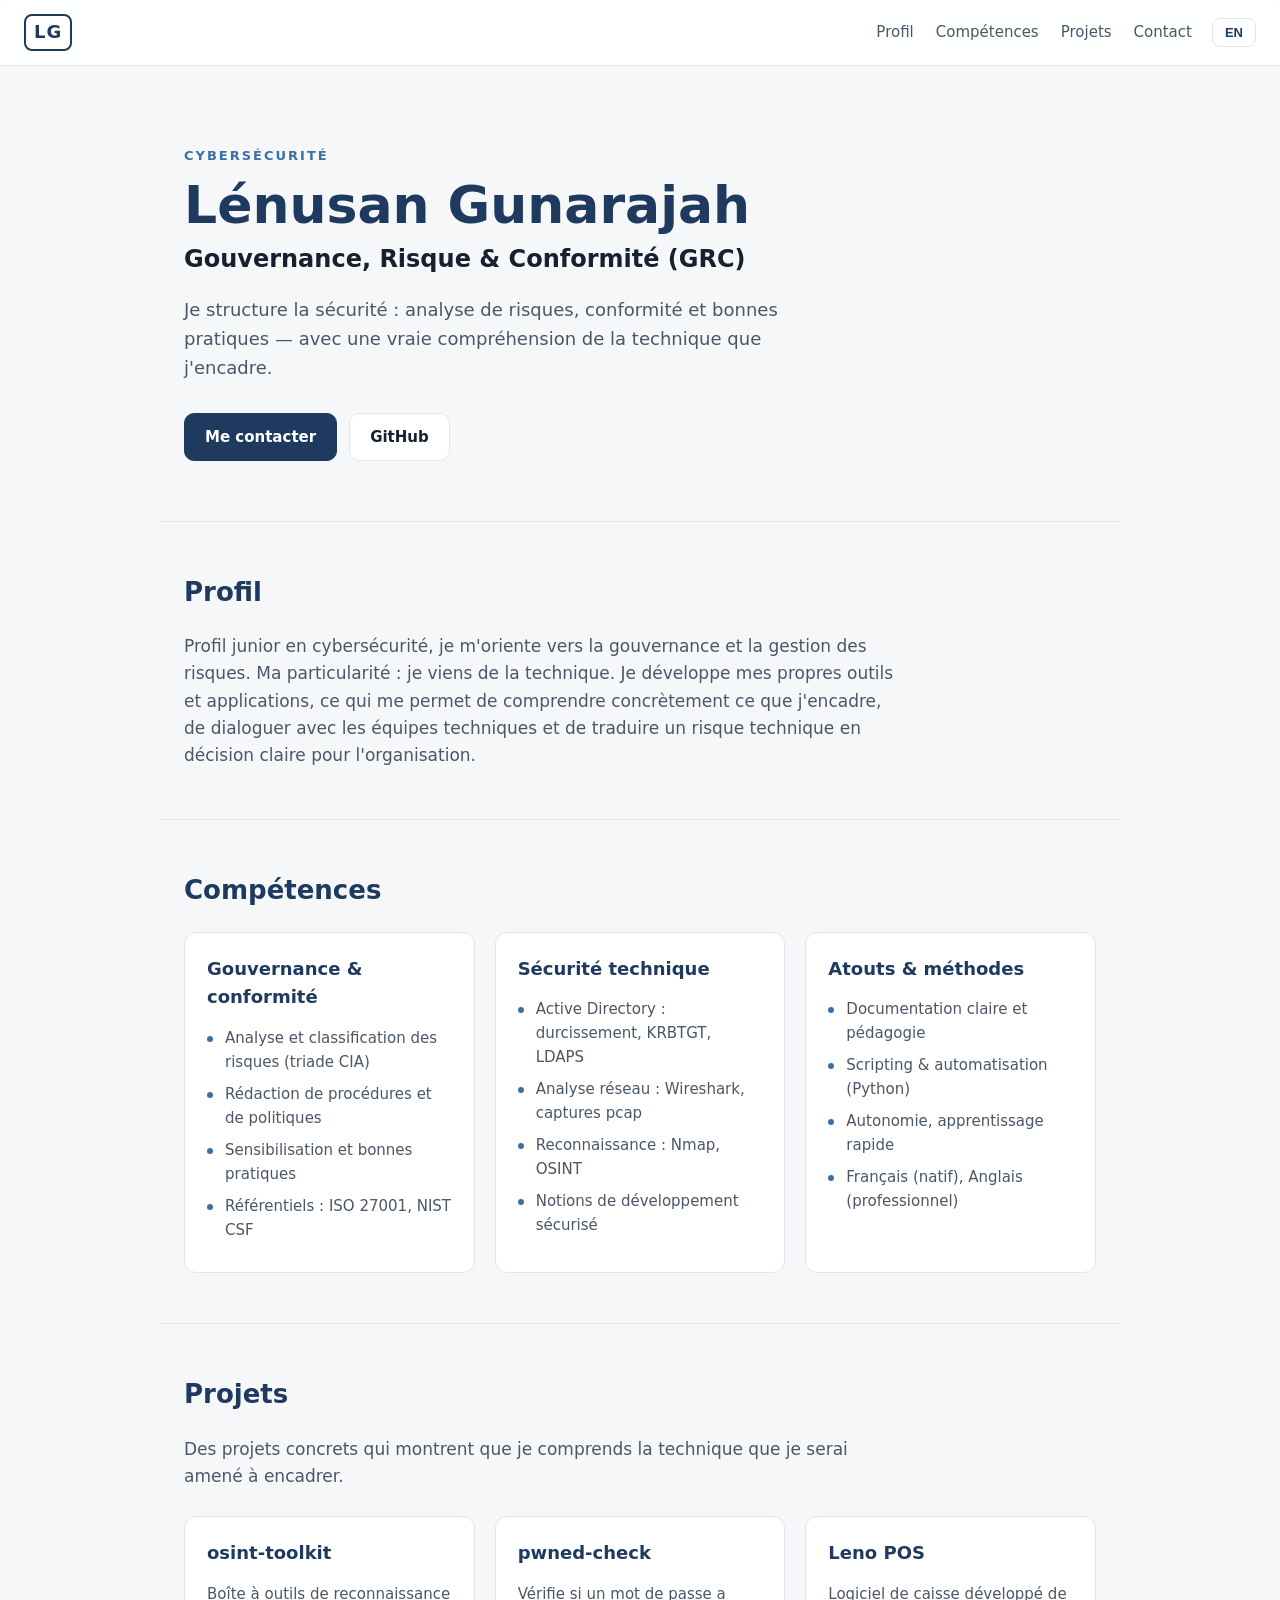
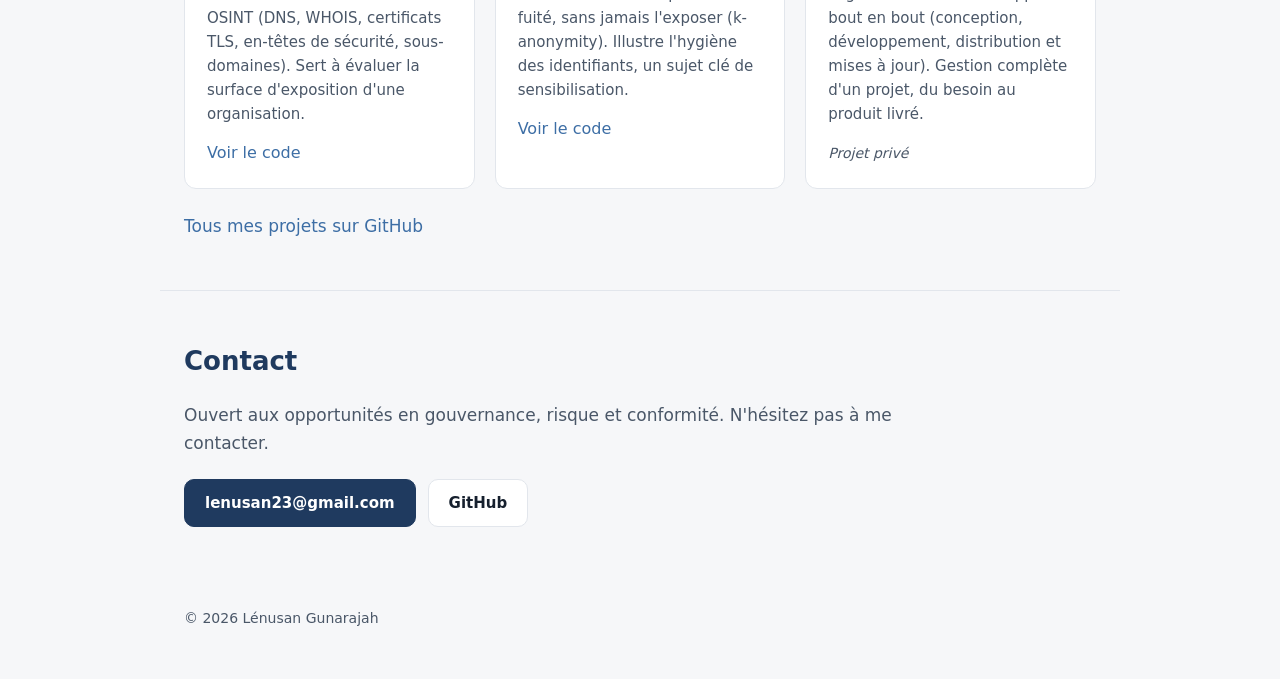
==== index.html @ ef5cc635 "Portfolio initial" ====
<!doctype html>
<html lang="fr">
  <head>
    <meta charset="UTF-8" />
    <meta name="viewport" content="width=device-width, initial-scale=1.0" />
    <title>Lénusan Gunarajah — Cybersécurité, Gouvernance & Conformité</title>
    <meta
      name="description"
      content="Lénusan Gunarajah — profil cybersécurité orienté gouvernance, risque et conformité (GRC), avec une base technique concrète."
    />
    <link rel="stylesheet" href="style.css" />
  </head>
  <body>
    <header class="site-header">
      <a class="brand" href="#top">LG</a>
      <nav class="nav">
        <a href="#about" data-fr="Profil" data-en="About">Profil</a>
        <a href="#skills" data-fr="Compétences" data-en="Skills">Compétences</a>
        <a href="#projects" data-fr="Projets" data-en="Projects">Projets</a>
        <a href="#contact" data-fr="Contact" data-en="Contact">Contact</a>
      </nav>
      <button id="lang-toggle" class="lang-toggle" type="button" aria-label="Changer de langue">
        EN
      </button>
    </header>

    <main id="top">
      <section class="hero">
        <p class="eyebrow" data-fr="Cybersécurité" data-en="Cybersecurity">Cybersécurité</p>
        <h1>Lénusan Gunarajah</h1>
        <p
          class="role"
          data-fr="Gouvernance, Risque &amp; Conformité (GRC)"
          data-en="Governance, Risk &amp; Compliance (GRC)"
        >
          Gouvernance, Risque &amp; Conformité (GRC)
        </p>
        <p
          class="tagline"
          data-fr="Je structure la sécurité : analyse de risques, conformité et bonnes pratiques — avec une vraie compréhension de la technique que j'encadre."
          data-en="I structure security: risk analysis, compliance and best practices — with a real understanding of the technology I oversee."
        >
          Je structure la sécurité : analyse de risques, conformité et bonnes pratiques —
          avec une vraie compréhension de la technique que j'encadre.
        </p>
        <div class="cta">
          <a class="btn btn-primary" href="#contact" data-fr="Me contacter" data-en="Get in touch">Me contacter</a>
          <a class="btn" href="https://github.com/Lenu-san" target="_blank" rel="noreferrer">GitHub</a>
          <a class="btn linkedin-link" href="#" target="_blank" rel="noreferrer" hidden>LinkedIn</a>
        </div>
      </section>

      <section id="about" class="section">
        <h2 data-fr="Profil" data-en="About">Profil</h2>
        <p
          data-fr="Profil junior en cybersécurité, je m'oriente vers la gouvernance et la gestion des risques. Ma particularité : je viens de la technique. Je développe mes propres outils et applications, ce qui me permet de comprendre concrètement ce que j'encadre, de dialoguer avec les équipes techniques et de traduire un risque technique en décision claire pour l'organisation."
          data-en="Junior cybersecurity profile moving toward governance and risk management. What sets me apart: I come from the technical side. I build my own tools and applications, which lets me genuinely understand what I oversee, speak the language of technical teams, and translate a technical risk into a clear decision for the organisation."
        >
          Profil junior en cybersécurité, je m'oriente vers la gouvernance et la gestion des
          risques. Ma particularité : je viens de la technique. Je développe mes propres outils
          et applications, ce qui me permet de comprendre concrètement ce que j'encadre, de
          dialoguer avec les équipes techniques et de traduire un risque technique en décision
          claire pour l'organisation.
        </p>
      </section>

      <section id="skills" class="section">
        <h2 data-fr="Compétences" data-en="Skills">Compétences</h2>
        <div class="cards">
          <article class="card">
            <h3 data-fr="Gouvernance &amp; conformité" data-en="Governance &amp; compliance">
              Gouvernance &amp; conformité
            </h3>
            <ul>
              <li data-fr="Analyse et classification des risques (triade CIA)" data-en="Risk analysis and classification (CIA triad)">Analyse et classification des risques (triade CIA)</li>
              <li data-fr="Rédaction de procédures et de politiques" data-en="Writing procedures and policies">Rédaction de procédures et de politiques</li>
              <li data-fr="Sensibilisation et bonnes pratiques" data-en="Awareness and best practices">Sensibilisation et bonnes pratiques</li>
              <li data-fr="Référentiels : ISO 27001, NIST CSF" data-en="Frameworks: ISO 27001, NIST CSF">Référentiels : ISO 27001, NIST CSF</li>
            </ul>
          </article>
          <article class="card">
            <h3 data-fr="Sécurité technique" data-en="Technical security">Sécurité technique</h3>
            <ul>
              <li data-fr="Active Directory : durcissement, KRBTGT, LDAPS" data-en="Active Directory: hardening, KRBTGT, LDAPS">Active Directory : durcissement, KRBTGT, LDAPS</li>
              <li data-fr="Analyse réseau : Wireshark, captures pcap" data-en="Network analysis: Wireshark, pcap captures">Analyse réseau : Wireshark, captures pcap</li>
              <li data-fr="Reconnaissance : Nmap, OSINT" data-en="Reconnaissance: Nmap, OSINT">Reconnaissance : Nmap, OSINT</li>
              <li data-fr="Notions de développement sécurisé" data-en="Secure development fundamentals">Notions de développement sécurisé</li>
            </ul>
          </article>
          <article class="card">
            <h3 data-fr="Atouts &amp; méthodes" data-en="Strengths &amp; methods">Atouts &amp; méthodes</h3>
            <ul>
              <li data-fr="Documentation claire et pédagogie" data-en="Clear documentation and teaching">Documentation claire et pédagogie</li>
              <li data-fr="Scripting &amp; automatisation (Python)" data-en="Scripting &amp; automation (Python)">Scripting &amp; automatisation (Python)</li>
              <li data-fr="Autonomie, apprentissage rapide" data-en="Autonomy, fast learner">Autonomie, apprentissage rapide</li>
              <li data-fr="Français (natif), Anglais (professionnel)" data-en="French (native), English (professional)">Français (natif), Anglais (professionnel)</li>
            </ul>
          </article>
        </div>
      </section>

      <section id="projects" class="section">
        <h2 data-fr="Projets" data-en="Projects">Projets</h2>
        <p
          class="section-intro"
          data-fr="Des projets concrets qui montrent que je comprends la technique que je serai amené à encadrer."
          data-en="Concrete projects that show I understand the technology I will oversee."
        >
          Des projets concrets qui montrent que je comprends la technique que je serai amené à encadrer.
        </p>
        <div class="cards">
          <article class="card project">
            <h3>osint-toolkit</h3>
            <p data-fr="Boîte à outils de reconnaissance OSINT (DNS, WHOIS, certificats TLS, en-têtes de sécurité, sous-domaines). Sert à évaluer la surface d'exposition d'une organisation." data-en="OSINT reconnaissance toolkit (DNS, WHOIS, TLS certificates, security headers, subdomains). Used to assess an organisation's exposure surface.">
              Boîte à outils de reconnaissance OSINT (DNS, WHOIS, certificats TLS, en-têtes de
              sécurité, sous-domaines). Sert à évaluer la surface d'exposition d'une organisation.
            </p>
            <a href="https://github.com/Lenu-san/osint-toolkit" target="_blank" rel="noreferrer" data-fr="Voir le code" data-en="View code">Voir le code</a>
          </article>
          <article class="card project">
            <h3>pwned-check</h3>
            <p data-fr="Vérifie si un mot de passe a fuité, sans jamais l'exposer (k-anonymity). Illustre l'hygiène des identifiants, un sujet clé de sensibilisation." data-en="Checks whether a password has leaked, without ever exposing it (k-anonymity). Illustrates credential hygiene, a key awareness topic.">
              Vérifie si un mot de passe a fuité, sans jamais l'exposer (k-anonymity). Illustre
              l'hygiène des identifiants, un sujet clé de sensibilisation.
            </p>
            <a href="https://github.com/Lenu-san/pwned-check" target="_blank" rel="noreferrer" data-fr="Voir le code" data-en="View code">Voir le code</a>
          </article>
          <article class="card project">
            <h3>Leno POS</h3>
            <p data-fr="Logiciel de caisse développé de bout en bout (conception, développement, distribution et mises à jour). Gestion complète d'un projet, du besoin au produit livré." data-en="Point-of-sale software built end to end (design, development, distribution and updates). Full project ownership, from requirements to delivered product.">
              Logiciel de caisse développé de bout en bout (conception, développement,
              distribution et mises à jour). Gestion complète d'un projet, du besoin au produit livré.
            </p>
            <span class="muted" data-fr="Projet privé" data-en="Private project">Projet privé</span>
          </article>
        </div>
        <p class="all-projects">
          <a href="https://github.com/Lenu-san" target="_blank" rel="noreferrer" data-fr="Tous mes projets sur GitHub" data-en="All my projects on GitHub">Tous mes projets sur GitHub</a>
        </p>
      </section>

      <section id="contact" class="section">
        <h2 data-fr="Contact" data-en="Contact">Contact</h2>
        <p
          data-fr="Ouvert aux opportunités en gouvernance, risque et conformité. N'hésitez pas à me contacter."
          data-en="Open to opportunities in governance, risk and compliance. Feel free to reach out."
        >
          Ouvert aux opportunités en gouvernance, risque et conformité. N'hésitez pas à me contacter.
        </p>
        <div class="contact-links">
          <a class="btn btn-primary" href="mailto:lenusan23@gmail.com">lenusan23@gmail.com</a>
          <a class="btn" href="https://github.com/Lenu-san" target="_blank" rel="noreferrer">GitHub</a>
          <a class="btn linkedin-link" href="#" target="_blank" rel="noreferrer" hidden>LinkedIn</a>
        </div>
      </section>
    </main>

    <footer class="site-footer">
      <p>&copy; <span id="year"></span> Lénusan Gunarajah</p>
    </footer>

    <script src="script.js"></script>
  </body>
</html>
---- style.css ----
:root {
  --bg: #f6f7f9;
  --surface: #ffffff;
  --ink: #16202e;
  --ink-soft: #4a5768;
  --line: #e2e6ec;
  --navy: #1f3a5f;
  --navy-soft: #2e5484;
  --accent: #3d6ea5;
  --radius: 12px;
  --maxw: 960px;
}

* {
  margin: 0;
  padding: 0;
  box-sizing: border-box;
}

/* l'attribut hidden doit toujours masquer, même sur un .btn (display: inline-block) */
[hidden] {
  display: none !important;
}

html {
  scroll-behavior: smooth;
}

body {
  font-family: "Segoe UI", system-ui, -apple-system, Roboto, Helvetica, Arial, sans-serif;
  color: var(--ink);
  background: var(--bg);
  line-height: 1.6;
}

a {
  color: var(--accent);
  text-decoration: none;
}

a:hover {
  text-decoration: underline;
}

/* Header */
.site-header {
  position: sticky;
  top: 0;
  z-index: 10;
  display: flex;
  align-items: center;
  gap: 20px;
  padding: 14px 24px;
  background: rgba(255, 255, 255, 0.9);
  backdrop-filter: blur(8px);
  border-bottom: 1px solid var(--line);
}

.brand {
  font-weight: 700;
  font-size: 18px;
  letter-spacing: 1px;
  color: var(--navy);
  border: 2px solid var(--navy);
  border-radius: 8px;
  padding: 2px 8px;
}

.brand:hover {
  text-decoration: none;
  background: var(--navy);
  color: #fff;
}

.nav {
  display: flex;
  gap: 22px;
  margin-left: auto;
}

.nav a {
  color: var(--ink-soft);
  font-size: 15px;
}

.nav a:hover {
  color: var(--navy);
  text-decoration: none;
}

.lang-toggle {
  border: 1px solid var(--line);
  background: var(--surface);
  color: var(--navy);
  font-weight: 600;
  font-size: 13px;
  padding: 6px 12px;
  border-radius: 8px;
  cursor: pointer;
}

.lang-toggle:hover {
  border-color: var(--navy);
}

/* Hero */
.hero {
  max-width: var(--maxw);
  margin: 0 auto;
  padding: 80px 24px 60px;
}

.eyebrow {
  text-transform: uppercase;
  letter-spacing: 2px;
  font-size: 13px;
  font-weight: 600;
  color: var(--accent);
}

.hero h1 {
  font-size: clamp(34px, 6vw, 52px);
  line-height: 1.1;
  margin: 10px 0 6px;
  color: var(--navy);
}

.role {
  font-size: clamp(18px, 3vw, 24px);
  font-weight: 600;
  color: var(--ink);
}

.tagline {
  max-width: 620px;
  margin-top: 18px;
  font-size: 18px;
  color: var(--ink-soft);
}

.cta {
  display: flex;
  flex-wrap: wrap;
  gap: 12px;
  margin-top: 30px;
}

.btn {
  display: inline-block;
  padding: 11px 20px;
  border-radius: 10px;
  border: 1px solid var(--line);
  background: var(--surface);
  color: var(--ink);
  font-weight: 600;
  font-size: 15px;
}

.btn:hover {
  text-decoration: none;
  border-color: var(--navy);
}

.btn-primary {
  background: var(--navy);
  border-color: var(--navy);
  color: #fff;
}

.btn-primary:hover {
  background: var(--navy-soft);
}

/* Sections */
.section {
  max-width: var(--maxw);
  margin: 0 auto;
  padding: 50px 24px;
  border-top: 1px solid var(--line);
}

.section h2 {
  font-size: 26px;
  color: var(--navy);
  margin-bottom: 20px;
}

.section p {
  font-size: 17px;
  color: var(--ink-soft);
  max-width: 720px;
}

.section-intro {
  margin-bottom: 26px;
}

/* Cards */
.cards {
  display: grid;
  grid-template-columns: repeat(auto-fit, minmax(260px, 1fr));
  gap: 20px;
}

.card {
  background: var(--surface);
  border: 1px solid var(--line);
  border-radius: var(--radius);
  padding: 22px;
}

.card h3 {
  font-size: 18px;
  color: var(--navy);
  margin-bottom: 14px;
}

.card ul {
  list-style: none;
}

.card li {
  position: relative;
  padding-left: 18px;
  margin-bottom: 8px;
  font-size: 15px;
  color: var(--ink-soft);
}

.card li::before {
  content: "";
  position: absolute;
  left: 0;
  top: 10px;
  width: 6px;
  height: 6px;
  border-radius: 50%;
  background: var(--accent);
}

.project p {
  font-size: 15px;
  margin-bottom: 14px;
}

.project .muted {
  font-size: 14px;
  color: var(--ink-soft);
  font-style: italic;
}

.all-projects {
  margin-top: 24px;
}

/* Contact */
.contact-links {
  display: flex;
  flex-wrap: wrap;
  gap: 12px;
  margin-top: 22px;
}

/* Footer */
.site-footer {
  max-width: var(--maxw);
  margin: 0 auto;
  padding: 30px 24px 50px;
  color: var(--ink-soft);
  font-size: 14px;
}

@media (max-width: 620px) {
  .nav {
    display: none;
  }
  .hero {
    padding-top: 50px;
  }
}
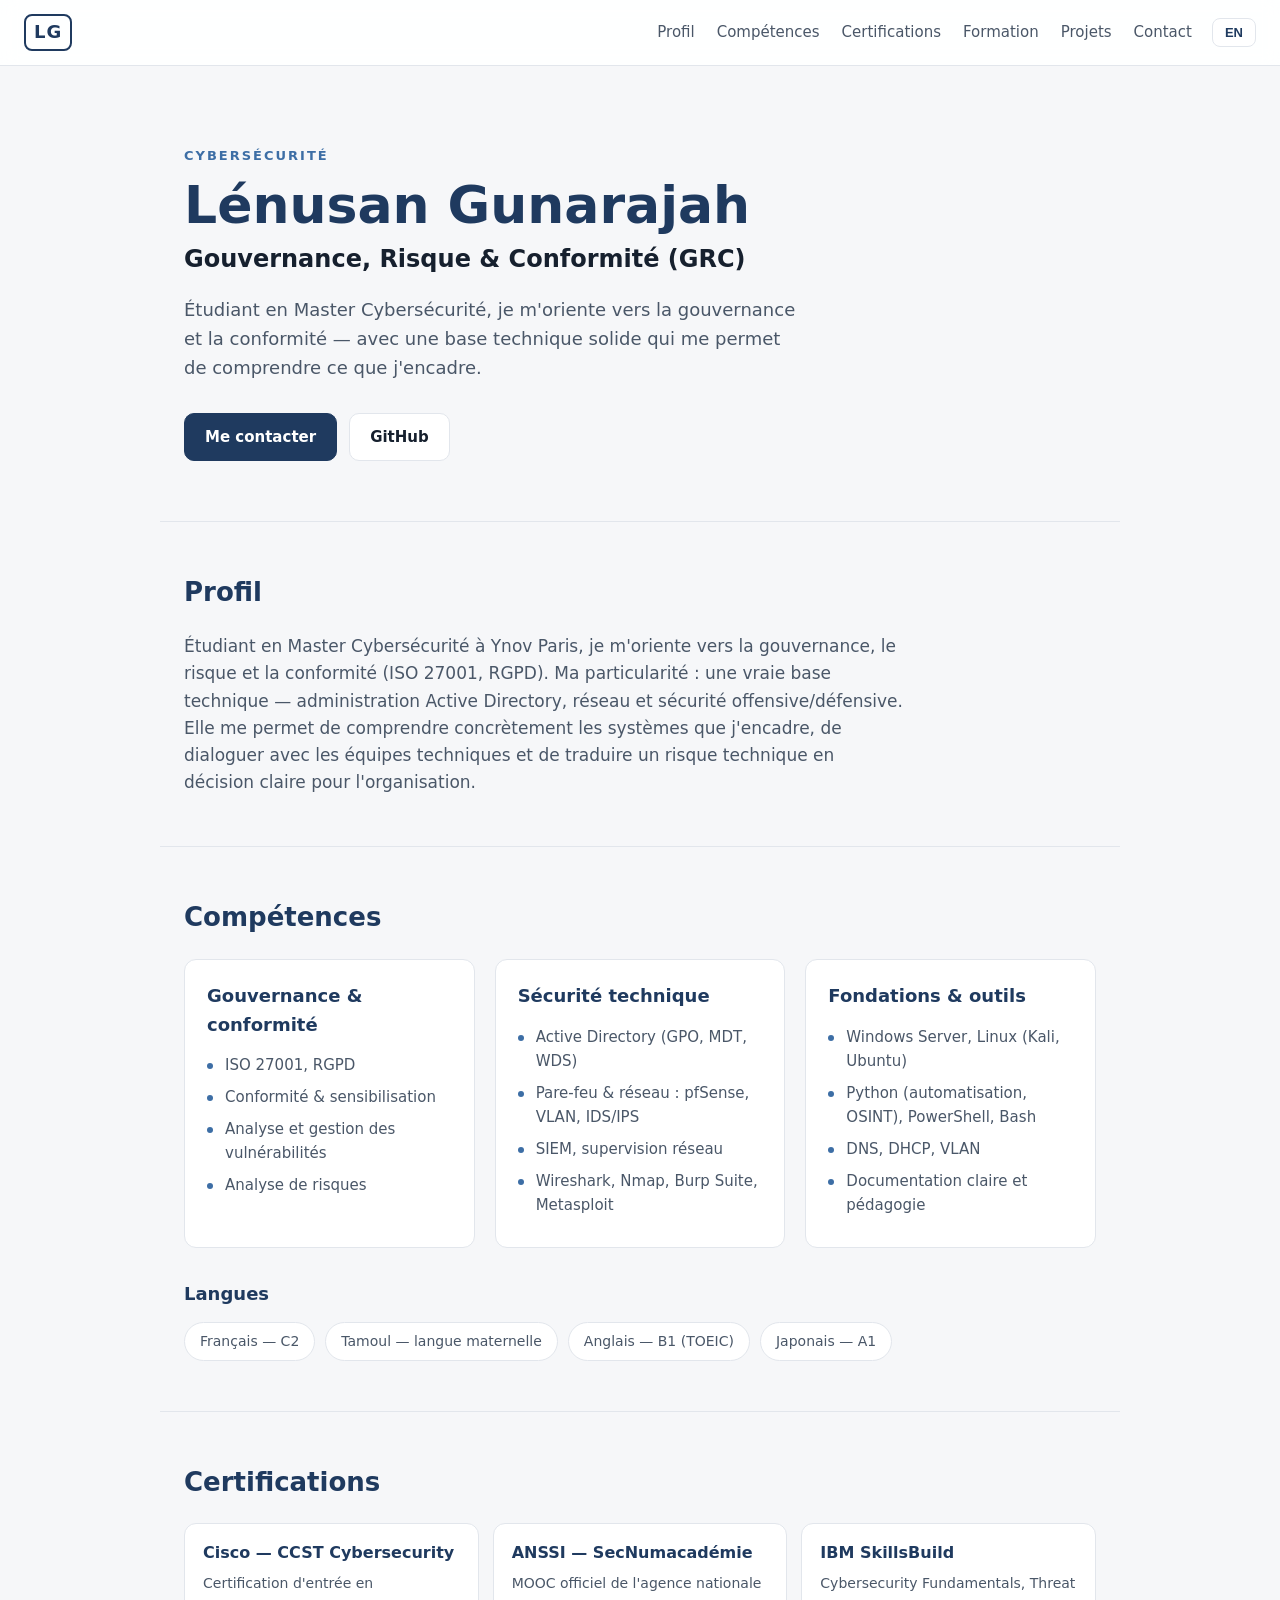
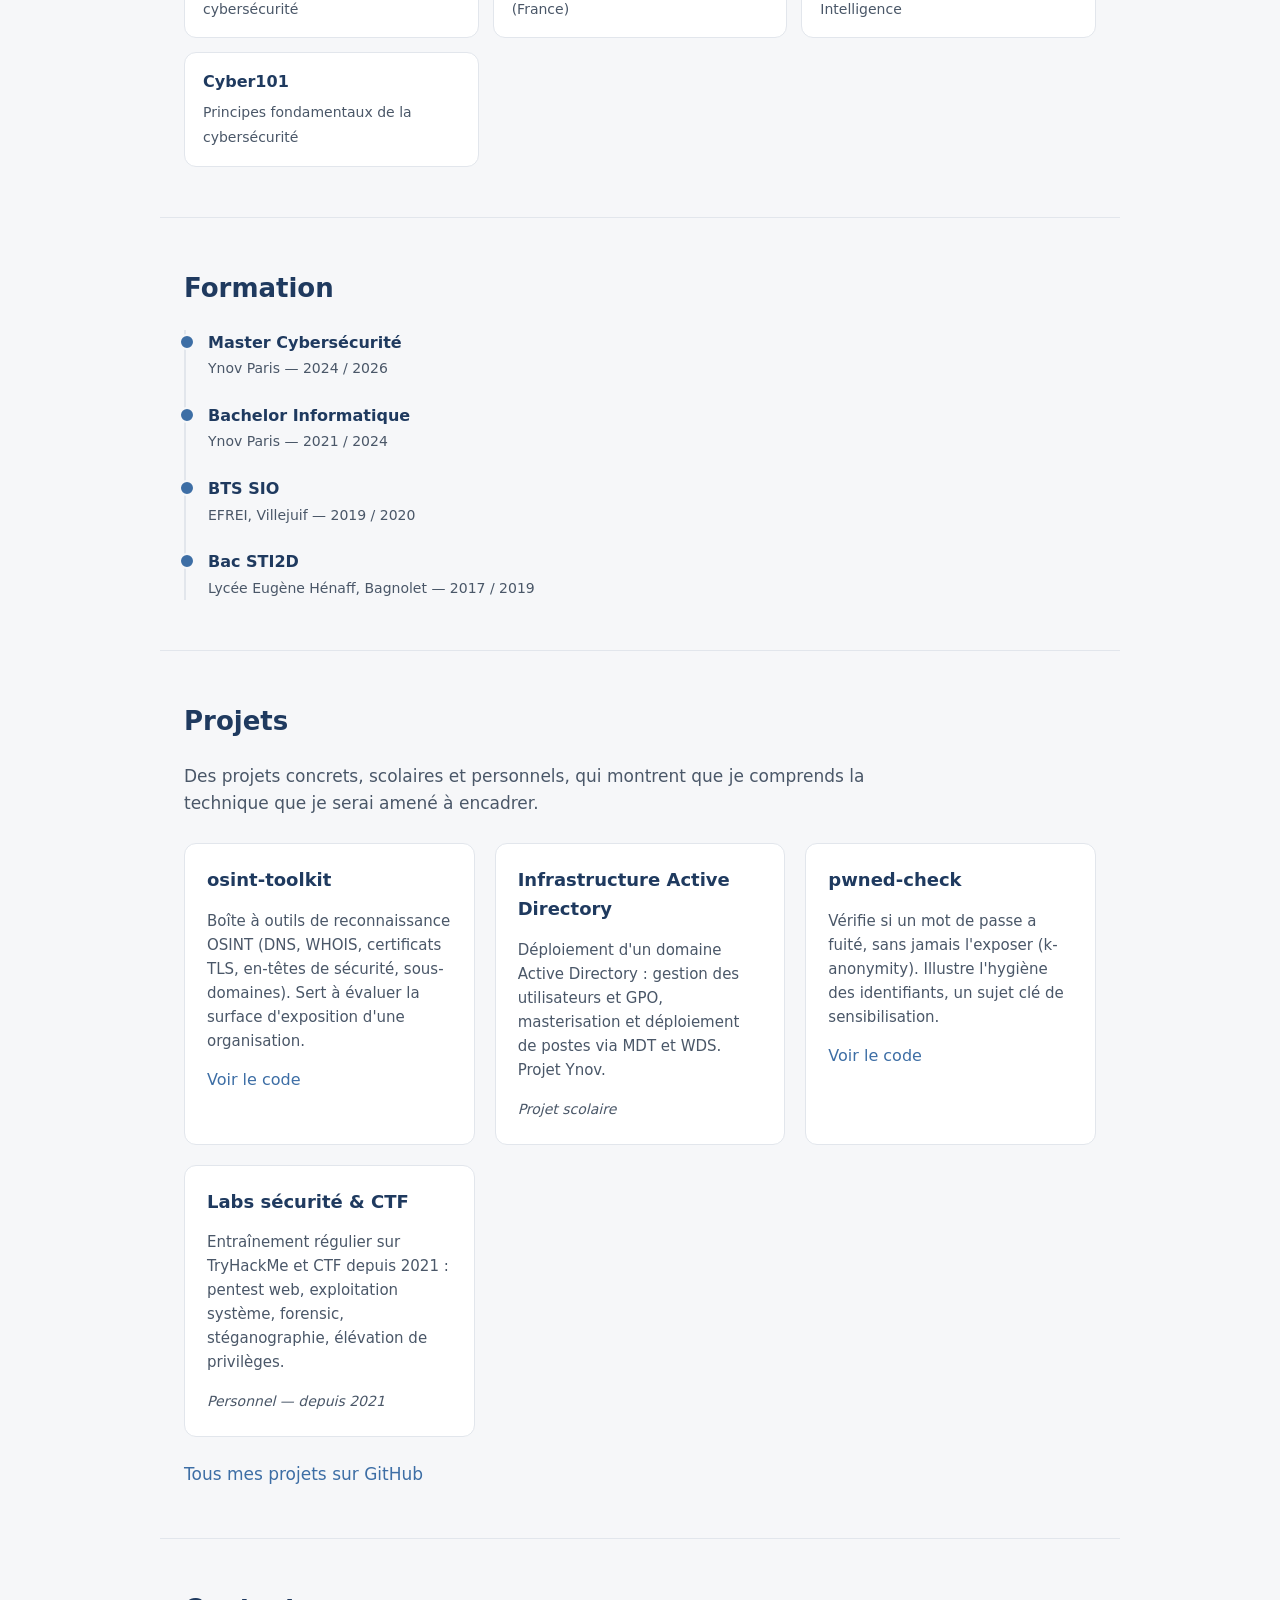
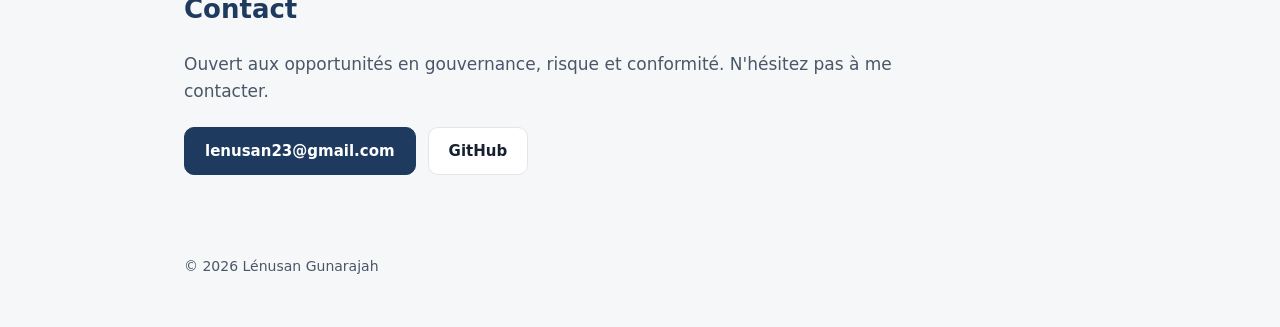
==== commit 699567eb: "Contenu réel : Master, compétences, certifications, formation, langues" ====
--- a/index.html
+++ b/index.html
@@ -6,7 +6,7 @@
     <title>Lénusan Gunarajah — Cybersécurité, Gouvernance & Conformité</title>
     <meta
       name="description"
-      content="Lénusan Gunarajah — profil cybersécurité orienté gouvernance, risque et conformité (GRC), avec une base technique concrète."
+      content="Lénusan Gunarajah — étudiant en Master Cybersécurité (Ynov Paris), orienté gouvernance, risque et conformité (GRC)."
     />
     <link rel="stylesheet" href="style.css" />
   </head>
@@ -16,6 +16,8 @@
       <nav class="nav">
         <a href="#about" data-fr="Profil" data-en="About">Profil</a>
         <a href="#skills" data-fr="Compétences" data-en="Skills">Compétences</a>
+        <a href="#certifications" data-fr="Certifications" data-en="Certifications">Certifications</a>
+        <a href="#formation" data-fr="Formation" data-en="Education">Formation</a>
         <a href="#projects" data-fr="Projets" data-en="Projects">Projets</a>
         <a href="#contact" data-fr="Contact" data-en="Contact">Contact</a>
       </nav>
@@ -37,11 +39,11 @@
         </p>
         <p
           class="tagline"
-          data-fr="Je structure la sécurité : analyse de risques, conformité et bonnes pratiques — avec une vraie compréhension de la technique que j'encadre."
-          data-en="I structure security: risk analysis, compliance and best practices — with a real understanding of the technology I oversee."
-        >
-          Je structure la sécurité : analyse de risques, conformité et bonnes pratiques —
-          avec une vraie compréhension de la technique que j'encadre.
+          data-fr="Étudiant en Master Cybersécurité, je m'oriente vers la gouvernance et la conformité — avec une base technique solide qui me permet de comprendre ce que j'encadre."
+          data-en="Master's student in Cybersecurity, moving toward governance and compliance — with a solid technical foundation that lets me understand what I oversee."
+        >
+          Étudiant en Master Cybersécurité, je m'oriente vers la gouvernance et la conformité —
+          avec une base technique solide qui me permet de comprendre ce que j'encadre.
         </p>
         <div class="cta">
           <a class="btn btn-primary" href="#contact" data-fr="Me contacter" data-en="Get in touch">Me contacter</a>
@@ -53,14 +55,15 @@
       <section id="about" class="section">
         <h2 data-fr="Profil" data-en="About">Profil</h2>
         <p
-          data-fr="Profil junior en cybersécurité, je m'oriente vers la gouvernance et la gestion des risques. Ma particularité : je viens de la technique. Je développe mes propres outils et applications, ce qui me permet de comprendre concrètement ce que j'encadre, de dialoguer avec les équipes techniques et de traduire un risque technique en décision claire pour l'organisation."
-          data-en="Junior cybersecurity profile moving toward governance and risk management. What sets me apart: I come from the technical side. I build my own tools and applications, which lets me genuinely understand what I oversee, speak the language of technical teams, and translate a technical risk into a clear decision for the organisation."
-        >
-          Profil junior en cybersécurité, je m'oriente vers la gouvernance et la gestion des
-          risques. Ma particularité : je viens de la technique. Je développe mes propres outils
-          et applications, ce qui me permet de comprendre concrètement ce que j'encadre, de
-          dialoguer avec les équipes techniques et de traduire un risque technique en décision
-          claire pour l'organisation.
+          data-fr="Étudiant en Master Cybersécurité à Ynov Paris, je m'oriente vers la gouvernance, le risque et la conformité (ISO 27001, RGPD). Ma particularité : une vraie base technique — administration Active Directory, réseau et sécurité offensive/défensive. Elle me permet de comprendre concrètement les systèmes que j'encadre, de dialoguer avec les équipes techniques et de traduire un risque technique en décision claire pour l'organisation."
+          data-en="Master's student in Cybersecurity at Ynov Paris, moving toward governance, risk and compliance (ISO 27001, GDPR). What sets me apart: a real technical foundation — Active Directory administration, networking and offensive/defensive security. It lets me genuinely understand the systems I oversee, speak the language of technical teams, and translate a technical risk into a clear decision for the organisation."
+        >
+          Étudiant en Master Cybersécurité à Ynov Paris, je m'oriente vers la gouvernance, le
+          risque et la conformité (ISO 27001, RGPD). Ma particularité : une vraie base technique
+          — administration Active Directory, réseau et sécurité offensive/défensive. Elle me
+          permet de comprendre concrètement les systèmes que j'encadre, de dialoguer avec les
+          équipes techniques et de traduire un risque technique en décision claire pour
+          l'organisation.
         </p>
       </section>
 
@@ -72,41 +75,94 @@
               Gouvernance &amp; conformité
             </h3>
             <ul>
-              <li data-fr="Analyse et classification des risques (triade CIA)" data-en="Risk analysis and classification (CIA triad)">Analyse et classification des risques (triade CIA)</li>
-              <li data-fr="Rédaction de procédures et de politiques" data-en="Writing procedures and policies">Rédaction de procédures et de politiques</li>
-              <li data-fr="Sensibilisation et bonnes pratiques" data-en="Awareness and best practices">Sensibilisation et bonnes pratiques</li>
-              <li data-fr="Référentiels : ISO 27001, NIST CSF" data-en="Frameworks: ISO 27001, NIST CSF">Référentiels : ISO 27001, NIST CSF</li>
+              <li data-fr="ISO 27001, RGPD" data-en="ISO 27001, GDPR">ISO 27001, RGPD</li>
+              <li data-fr="Conformité &amp; sensibilisation" data-en="Compliance &amp; awareness">Conformité &amp; sensibilisation</li>
+              <li data-fr="Analyse et gestion des vulnérabilités" data-en="Vulnerability analysis and management">Analyse et gestion des vulnérabilités</li>
+              <li data-fr="Analyse de risques" data-en="Risk analysis">Analyse de risques</li>
             </ul>
           </article>
           <article class="card">
             <h3 data-fr="Sécurité technique" data-en="Technical security">Sécurité technique</h3>
             <ul>
-              <li data-fr="Active Directory : durcissement, KRBTGT, LDAPS" data-en="Active Directory: hardening, KRBTGT, LDAPS">Active Directory : durcissement, KRBTGT, LDAPS</li>
-              <li data-fr="Analyse réseau : Wireshark, captures pcap" data-en="Network analysis: Wireshark, pcap captures">Analyse réseau : Wireshark, captures pcap</li>
-              <li data-fr="Reconnaissance : Nmap, OSINT" data-en="Reconnaissance: Nmap, OSINT">Reconnaissance : Nmap, OSINT</li>
-              <li data-fr="Notions de développement sécurisé" data-en="Secure development fundamentals">Notions de développement sécurisé</li>
+              <li data-fr="Active Directory (GPO, MDT, WDS)" data-en="Active Directory (GPO, MDT, WDS)">Active Directory (GPO, MDT, WDS)</li>
+              <li data-fr="Pare-feu &amp; réseau : pfSense, VLAN, IDS/IPS" data-en="Firewall &amp; network: pfSense, VLAN, IDS/IPS">Pare-feu &amp; réseau : pfSense, VLAN, IDS/IPS</li>
+              <li data-fr="SIEM, supervision réseau" data-en="SIEM, network monitoring">SIEM, supervision réseau</li>
+              <li data-fr="Wireshark, Nmap, Burp Suite, Metasploit" data-en="Wireshark, Nmap, Burp Suite, Metasploit">Wireshark, Nmap, Burp Suite, Metasploit</li>
             </ul>
           </article>
           <article class="card">
-            <h3 data-fr="Atouts &amp; méthodes" data-en="Strengths &amp; methods">Atouts &amp; méthodes</h3>
+            <h3 data-fr="Fondations &amp; outils" data-en="Foundations &amp; tools">Fondations &amp; outils</h3>
             <ul>
+              <li data-fr="Windows Server, Linux (Kali, Ubuntu)" data-en="Windows Server, Linux (Kali, Ubuntu)">Windows Server, Linux (Kali, Ubuntu)</li>
+              <li data-fr="Python (automatisation, OSINT), PowerShell, Bash" data-en="Python (automation, OSINT), PowerShell, Bash">Python (automatisation, OSINT), PowerShell, Bash</li>
+              <li data-fr="DNS, DHCP, VLAN" data-en="DNS, DHCP, VLAN">DNS, DHCP, VLAN</li>
               <li data-fr="Documentation claire et pédagogie" data-en="Clear documentation and teaching">Documentation claire et pédagogie</li>
-              <li data-fr="Scripting &amp; automatisation (Python)" data-en="Scripting &amp; automation (Python)">Scripting &amp; automatisation (Python)</li>
-              <li data-fr="Autonomie, apprentissage rapide" data-en="Autonomy, fast learner">Autonomie, apprentissage rapide</li>
-              <li data-fr="Français (natif), Anglais (professionnel)" data-en="French (native), English (professional)">Français (natif), Anglais (professionnel)</li>
             </ul>
           </article>
         </div>
+
+        <h3 class="subhead" data-fr="Langues" data-en="Languages">Langues</h3>
+        <ul class="lang-list">
+          <li data-fr="Français — C2" data-en="French — C2">Français — C2</li>
+          <li data-fr="Tamoul — langue maternelle" data-en="Tamil — native">Tamoul — langue maternelle</li>
+          <li data-fr="Anglais — B1 (TOEIC)" data-en="English — B1 (TOEIC)">Anglais — B1 (TOEIC)</li>
+          <li data-fr="Japonais — A1" data-en="Japanese — A1">Japonais — A1</li>
+        </ul>
+      </section>
+
+      <section id="certifications" class="section">
+        <h2 data-fr="Certifications" data-en="Certifications">Certifications</h2>
+        <ul class="creds">
+          <li>
+            <strong>Cisco — CCST Cybersecurity</strong>
+            <span data-fr="Certification d'entrée en cybersécurité" data-en="Entry-level cybersecurity certification">Certification d'entrée en cybersécurité</span>
+          </li>
+          <li>
+            <strong>ANSSI — SecNumacadémie</strong>
+            <span data-fr="MOOC officiel de l'agence nationale (France)" data-en="Official MOOC of the French national agency">MOOC officiel de l'agence nationale (France)</span>
+          </li>
+          <li>
+            <strong>IBM SkillsBuild</strong>
+            <span data-fr="Cybersecurity Fundamentals, Threat Intelligence" data-en="Cybersecurity Fundamentals, Threat Intelligence">Cybersecurity Fundamentals, Threat Intelligence</span>
+          </li>
+          <li>
+            <strong>Cyber101</strong>
+            <span data-fr="Principes fondamentaux de la cybersécurité" data-en="Cybersecurity fundamentals">Principes fondamentaux de la cybersécurité</span>
+          </li>
+        </ul>
+      </section>
+
+      <section id="formation" class="section">
+        <h2 data-fr="Formation" data-en="Education">Formation</h2>
+        <ul class="timeline">
+          <li>
+            <strong data-fr="Master Cybersécurité" data-en="Master's in Cybersecurity">Master Cybersécurité</strong>
+            <span>Ynov Paris — 2024 / 2026</span>
+          </li>
+          <li>
+            <strong data-fr="Bachelor Informatique" data-en="Bachelor's in Computer Science">Bachelor Informatique</strong>
+            <span>Ynov Paris — 2021 / 2024</span>
+          </li>
+          <li>
+            <strong>BTS SIO</strong>
+            <span>EFREI, Villejuif — 2019 / 2020</span>
+          </li>
+          <li>
+            <strong>Bac STI2D</strong>
+            <span>Lycée Eugène Hénaff, Bagnolet — 2017 / 2019</span>
+          </li>
+        </ul>
       </section>
 
       <section id="projects" class="section">
         <h2 data-fr="Projets" data-en="Projects">Projets</h2>
         <p
           class="section-intro"
-          data-fr="Des projets concrets qui montrent que je comprends la technique que je serai amené à encadrer."
-          data-en="Concrete projects that show I understand the technology I will oversee."
-        >
-          Des projets concrets qui montrent que je comprends la technique que je serai amené à encadrer.
+          data-fr="Des projets concrets, scolaires et personnels, qui montrent que je comprends la technique que je serai amené à encadrer."
+          data-en="Concrete projects, academic and personal, that show I understand the technology I will oversee."
+        >
+          Des projets concrets, scolaires et personnels, qui montrent que je comprends la
+          technique que je serai amené à encadrer.
         </p>
         <div class="cards">
           <article class="card project">
@@ -118,6 +174,14 @@
             <a href="https://github.com/Lenu-san/osint-toolkit" target="_blank" rel="noreferrer" data-fr="Voir le code" data-en="View code">Voir le code</a>
           </article>
           <article class="card project">
+            <h3 data-fr="Infrastructure Active Directory" data-en="Active Directory infrastructure">Infrastructure Active Directory</h3>
+            <p data-fr="Déploiement d'un domaine Active Directory : gestion des utilisateurs et GPO, masterisation et déploiement de postes via MDT et WDS. Projet Ynov." data-en="Deployment of an Active Directory domain: user and GPO management, imaging and workstation deployment via MDT and WDS. Ynov project.">
+              Déploiement d'un domaine Active Directory : gestion des utilisateurs et GPO,
+              masterisation et déploiement de postes via MDT et WDS. Projet Ynov.
+            </p>
+            <span class="muted" data-fr="Projet scolaire" data-en="Academic project">Projet scolaire</span>
+          </article>
+          <article class="card project">
             <h3>pwned-check</h3>
             <p data-fr="Vérifie si un mot de passe a fuité, sans jamais l'exposer (k-anonymity). Illustre l'hygiène des identifiants, un sujet clé de sensibilisation." data-en="Checks whether a password has leaked, without ever exposing it (k-anonymity). Illustrates credential hygiene, a key awareness topic.">
               Vérifie si un mot de passe a fuité, sans jamais l'exposer (k-anonymity). Illustre
@@ -126,12 +190,12 @@
             <a href="https://github.com/Lenu-san/pwned-check" target="_blank" rel="noreferrer" data-fr="Voir le code" data-en="View code">Voir le code</a>
           </article>
           <article class="card project">
-            <h3>Leno POS</h3>
-            <p data-fr="Logiciel de caisse développé de bout en bout (conception, développement, distribution et mises à jour). Gestion complète d'un projet, du besoin au produit livré." data-en="Point-of-sale software built end to end (design, development, distribution and updates). Full project ownership, from requirements to delivered product.">
-              Logiciel de caisse développé de bout en bout (conception, développement,
-              distribution et mises à jour). Gestion complète d'un projet, du besoin au produit livré.
-            </p>
-            <span class="muted" data-fr="Projet privé" data-en="Private project">Projet privé</span>
+            <h3 data-fr="Labs sécurité &amp; CTF" data-en="Security labs &amp; CTF">Labs sécurité &amp; CTF</h3>
+            <p data-fr="Entraînement régulier sur TryHackMe et CTF depuis 2021 : pentest web, exploitation système, forensic, stéganographie, élévation de privilèges." data-en="Regular training on TryHackMe and CTFs since 2021: web pentest, system exploitation, forensics, steganography, privilege escalation.">
+              Entraînement régulier sur TryHackMe et CTF depuis 2021 : pentest web, exploitation
+              système, forensic, stéganographie, élévation de privilèges.
+            </p>
+            <span class="muted" data-fr="Personnel — depuis 2021" data-en="Personal — since 2021">Personnel — depuis 2021</span>
           </article>
         </div>
         <p class="all-projects">
--- a/style.css
+++ b/style.css
@@ -253,6 +253,92 @@
   margin-top: 24px;
 }
 
+/* Sous-titre (Langues) */
+.subhead {
+  font-size: 18px;
+  color: var(--navy);
+  margin: 32px 0 14px;
+}
+
+.lang-list {
+  list-style: none;
+  display: flex;
+  flex-wrap: wrap;
+  gap: 10px;
+}
+
+.lang-list li {
+  background: var(--surface);
+  border: 1px solid var(--line);
+  border-radius: 999px;
+  padding: 7px 15px;
+  font-size: 14px;
+  color: var(--ink-soft);
+}
+
+/* Certifications */
+.creds {
+  list-style: none;
+  display: grid;
+  grid-template-columns: repeat(auto-fit, minmax(280px, 1fr));
+  gap: 14px;
+}
+
+.creds li {
+  background: var(--surface);
+  border: 1px solid var(--line);
+  border-radius: var(--radius);
+  padding: 16px 18px;
+}
+
+.creds strong {
+  display: block;
+  color: var(--navy);
+  margin-bottom: 4px;
+}
+
+.creds span {
+  font-size: 14px;
+  color: var(--ink-soft);
+}
+
+/* Formation (timeline) */
+.timeline {
+  list-style: none;
+}
+
+.timeline li {
+  position: relative;
+  padding: 0 0 22px 22px;
+  border-left: 2px solid var(--line);
+}
+
+.timeline li:last-child {
+  padding-bottom: 0;
+}
+
+.timeline li::before {
+  content: "";
+  position: absolute;
+  left: -7px;
+  top: 4px;
+  width: 12px;
+  height: 12px;
+  border-radius: 50%;
+  background: var(--accent);
+  border: 2px solid var(--bg);
+}
+
+.timeline strong {
+  display: block;
+  color: var(--navy);
+}
+
+.timeline span {
+  font-size: 14px;
+  color: var(--ink-soft);
+}
+
 /* Contact */
 .contact-links {
   display: flex;
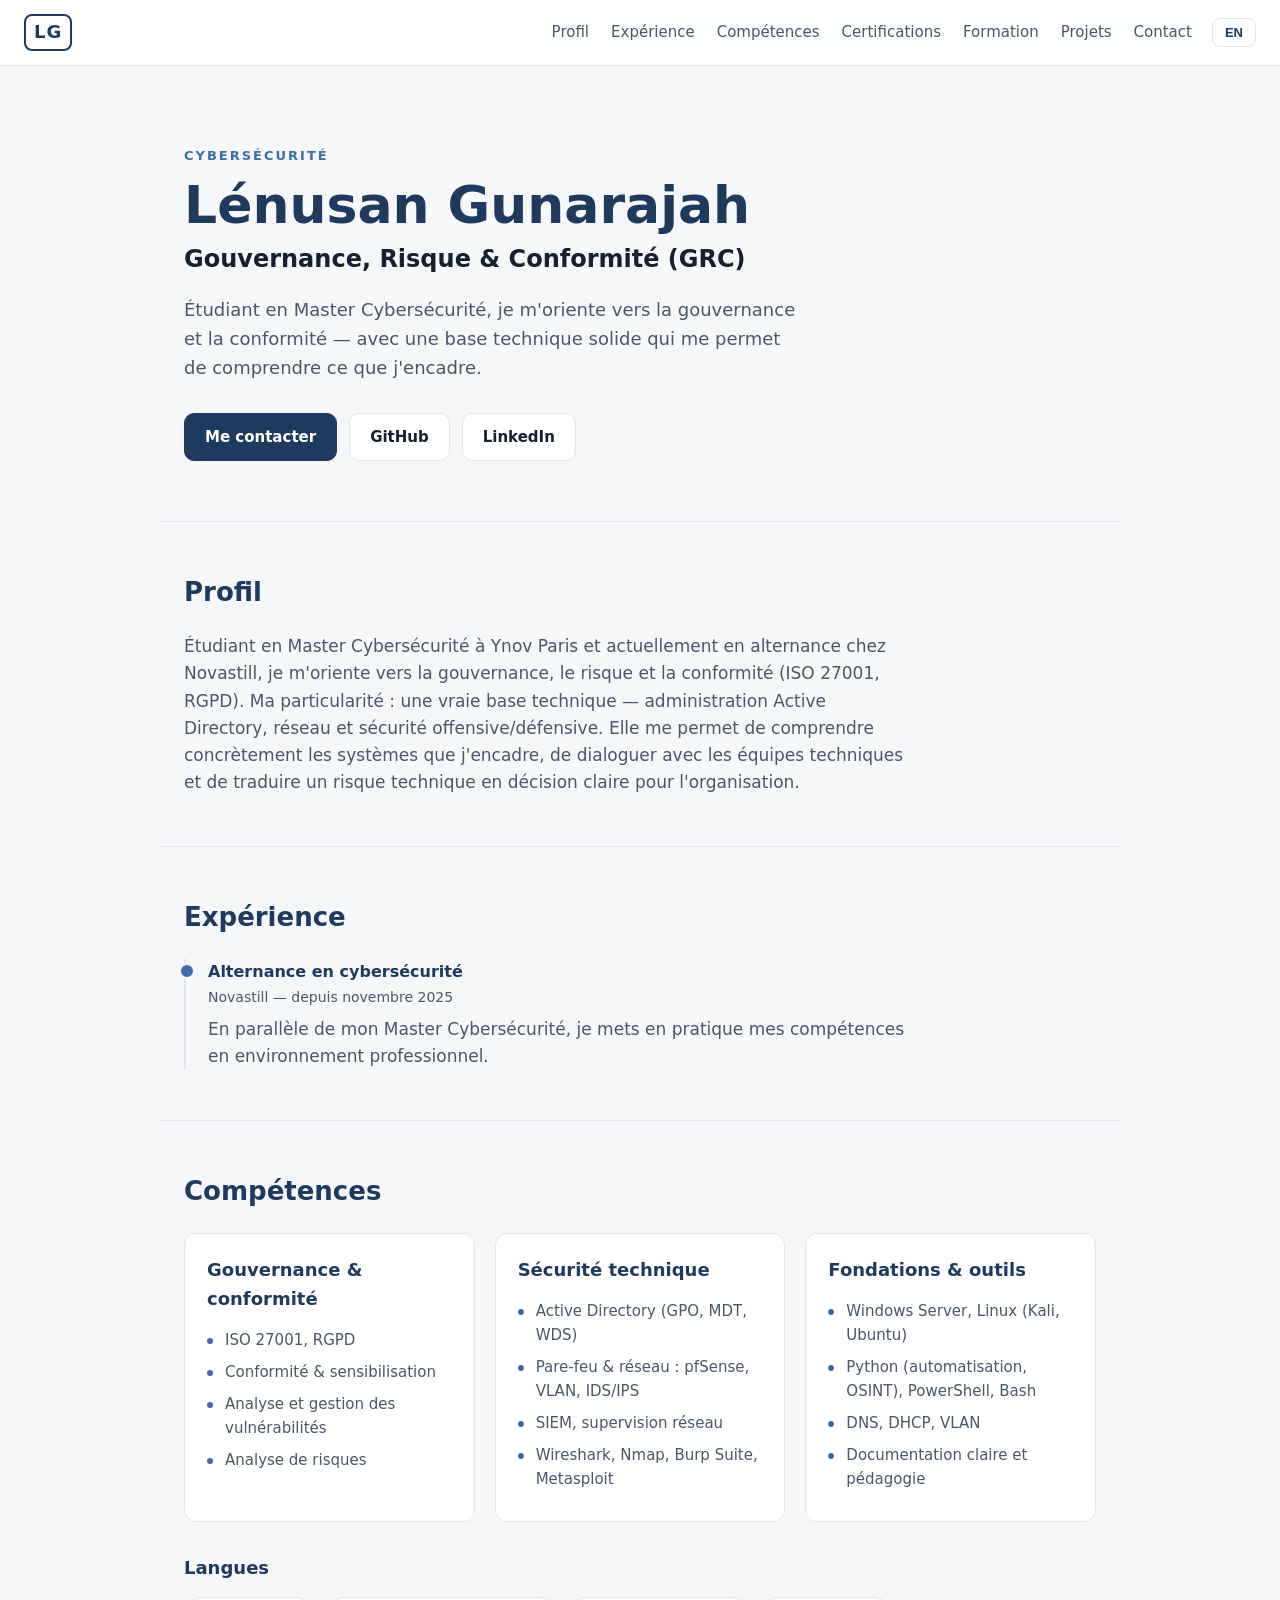
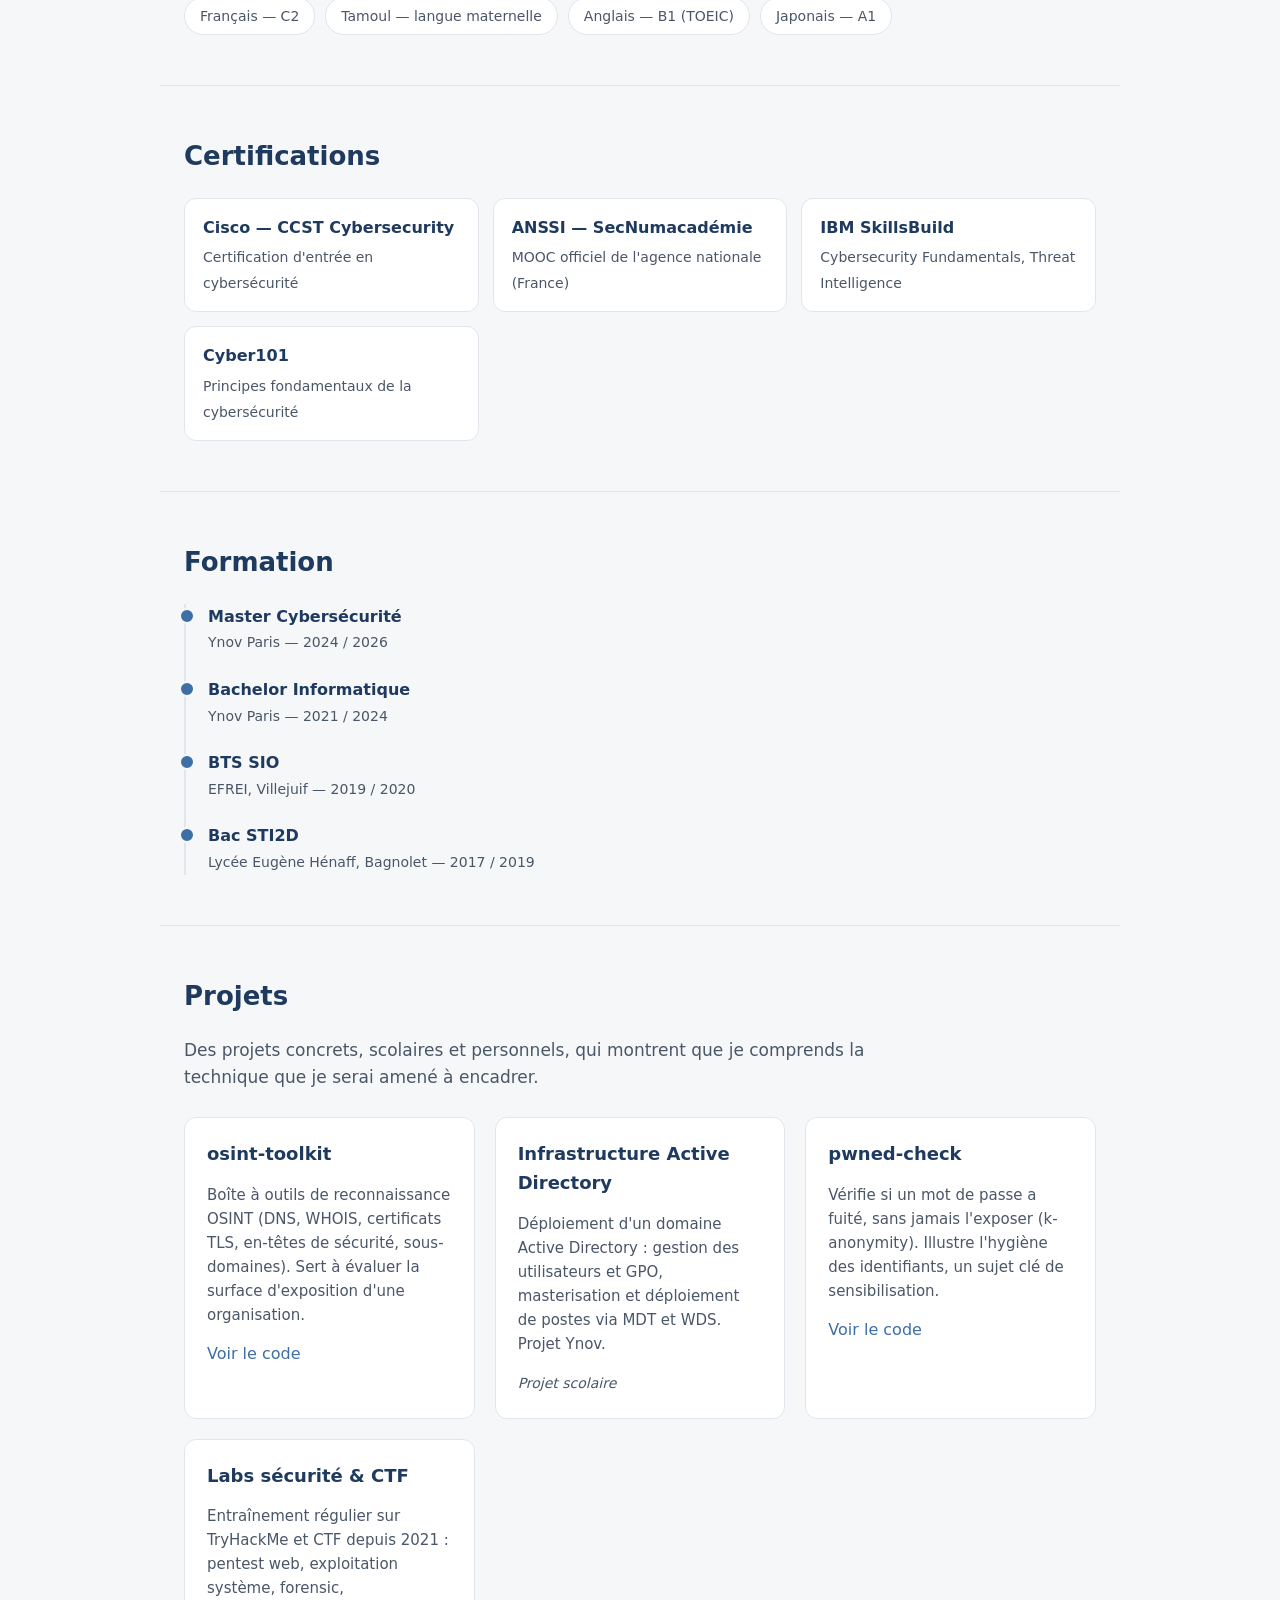
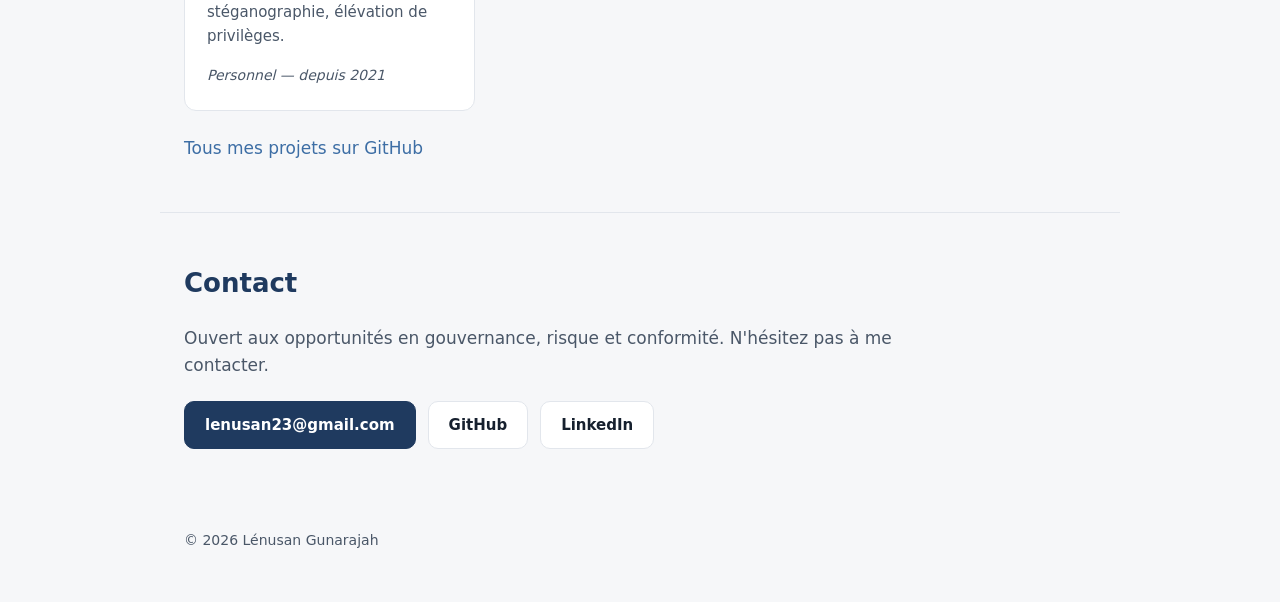
==== commit 0b61cb27: "Ajout alternance Novastill et activation LinkedIn" ====
--- a/index.html
+++ b/index.html
@@ -15,6 +15,7 @@
       <a class="brand" href="#top">LG</a>
       <nav class="nav">
         <a href="#about" data-fr="Profil" data-en="About">Profil</a>
+        <a href="#experience" data-fr="Expérience" data-en="Experience">Expérience</a>
         <a href="#skills" data-fr="Compétences" data-en="Skills">Compétences</a>
         <a href="#certifications" data-fr="Certifications" data-en="Certifications">Certifications</a>
         <a href="#formation" data-fr="Formation" data-en="Education">Formation</a>
@@ -55,16 +56,34 @@
       <section id="about" class="section">
         <h2 data-fr="Profil" data-en="About">Profil</h2>
         <p
-          data-fr="Étudiant en Master Cybersécurité à Ynov Paris, je m'oriente vers la gouvernance, le risque et la conformité (ISO 27001, RGPD). Ma particularité : une vraie base technique — administration Active Directory, réseau et sécurité offensive/défensive. Elle me permet de comprendre concrètement les systèmes que j'encadre, de dialoguer avec les équipes techniques et de traduire un risque technique en décision claire pour l'organisation."
-          data-en="Master's student in Cybersecurity at Ynov Paris, moving toward governance, risk and compliance (ISO 27001, GDPR). What sets me apart: a real technical foundation — Active Directory administration, networking and offensive/defensive security. It lets me genuinely understand the systems I oversee, speak the language of technical teams, and translate a technical risk into a clear decision for the organisation."
-        >
-          Étudiant en Master Cybersécurité à Ynov Paris, je m'oriente vers la gouvernance, le
-          risque et la conformité (ISO 27001, RGPD). Ma particularité : une vraie base technique
-          — administration Active Directory, réseau et sécurité offensive/défensive. Elle me
-          permet de comprendre concrètement les systèmes que j'encadre, de dialoguer avec les
-          équipes techniques et de traduire un risque technique en décision claire pour
-          l'organisation.
-        </p>
+          data-fr="Étudiant en Master Cybersécurité à Ynov Paris et actuellement en alternance chez Novastill, je m'oriente vers la gouvernance, le risque et la conformité (ISO 27001, RGPD). Ma particularité : une vraie base technique — administration Active Directory, réseau et sécurité offensive/défensive. Elle me permet de comprendre concrètement les systèmes que j'encadre, de dialoguer avec les équipes techniques et de traduire un risque technique en décision claire pour l'organisation."
+          data-en="Master's student in Cybersecurity at Ynov Paris and currently in a work-study programme at Novastill, moving toward governance, risk and compliance (ISO 27001, GDPR). What sets me apart: a real technical foundation — Active Directory administration, networking and offensive/defensive security. It lets me genuinely understand the systems I oversee, speak the language of technical teams, and translate a technical risk into a clear decision for the organisation."
+        >
+          Étudiant en Master Cybersécurité à Ynov Paris et actuellement en alternance chez
+          Novastill, je m'oriente vers la gouvernance, le risque et la conformité (ISO 27001,
+          RGPD). Ma particularité : une vraie base technique — administration Active Directory,
+          réseau et sécurité offensive/défensive. Elle me permet de comprendre concrètement les
+          systèmes que j'encadre, de dialoguer avec les équipes techniques et de traduire un
+          risque technique en décision claire pour l'organisation.
+        </p>
+      </section>
+
+      <section id="experience" class="section">
+        <h2 data-fr="Expérience" data-en="Experience">Expérience</h2>
+        <ul class="timeline">
+          <li>
+            <strong data-fr="Alternance en cybersécurité" data-en="Cybersecurity apprentice">Alternance en cybersécurité</strong>
+            <span data-fr="Novastill — depuis novembre 2025" data-en="Novastill — since November 2025">Novastill — depuis novembre 2025</span>
+            <p
+              class="timeline-desc"
+              data-fr="En parallèle de mon Master Cybersécurité, je mets en pratique mes compétences en environnement professionnel."
+              data-en="Alongside my Master's in Cybersecurity, I apply my skills in a professional environment."
+            >
+              En parallèle de mon Master Cybersécurité, je mets en pratique mes compétences en
+              environnement professionnel.
+            </p>
+          </li>
+        </ul>
       </section>
 
       <section id="skills" class="section">
--- a/style.css
+++ b/style.css
@@ -339,6 +339,13 @@
   color: var(--ink-soft);
 }
 
+.timeline-desc {
+  margin-top: 6px;
+  font-size: 15px;
+  color: var(--ink-soft);
+  max-width: 640px;
+}
+
 /* Contact */
 .contact-links {
   display: flex;
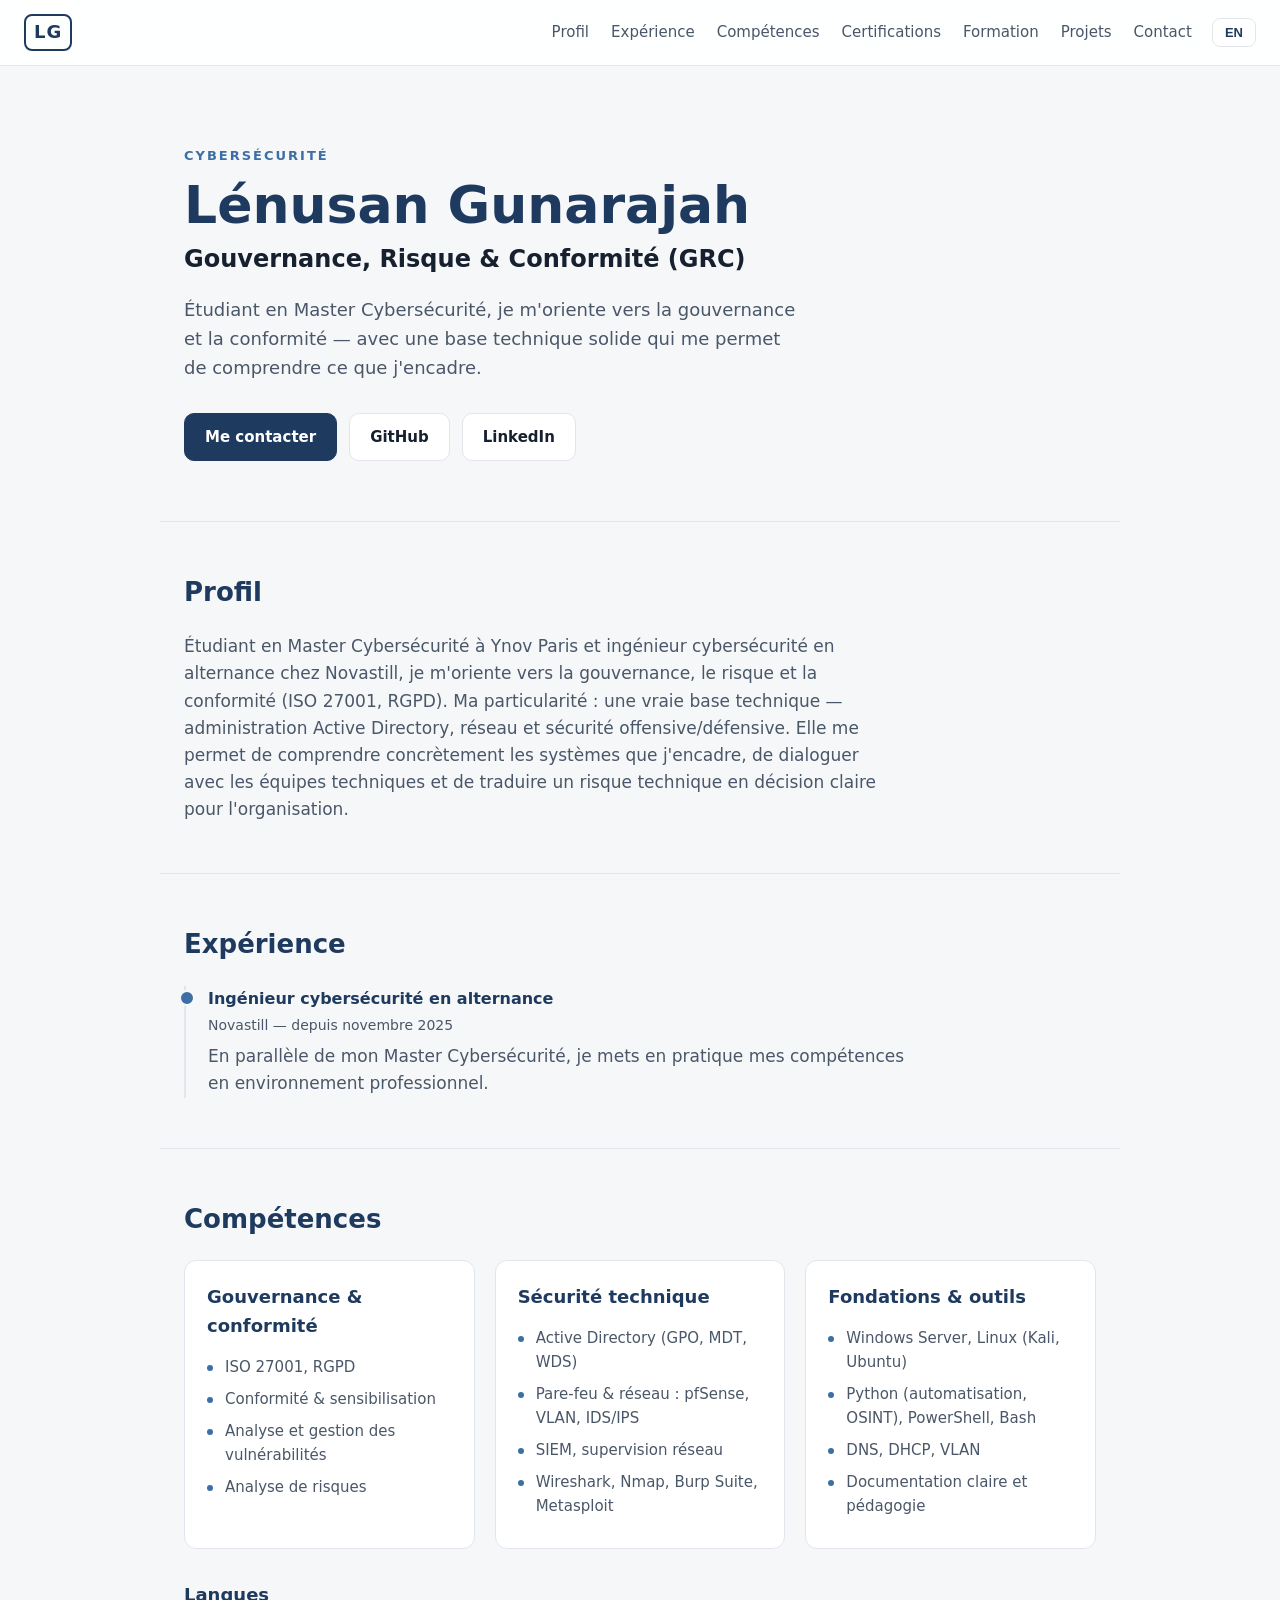
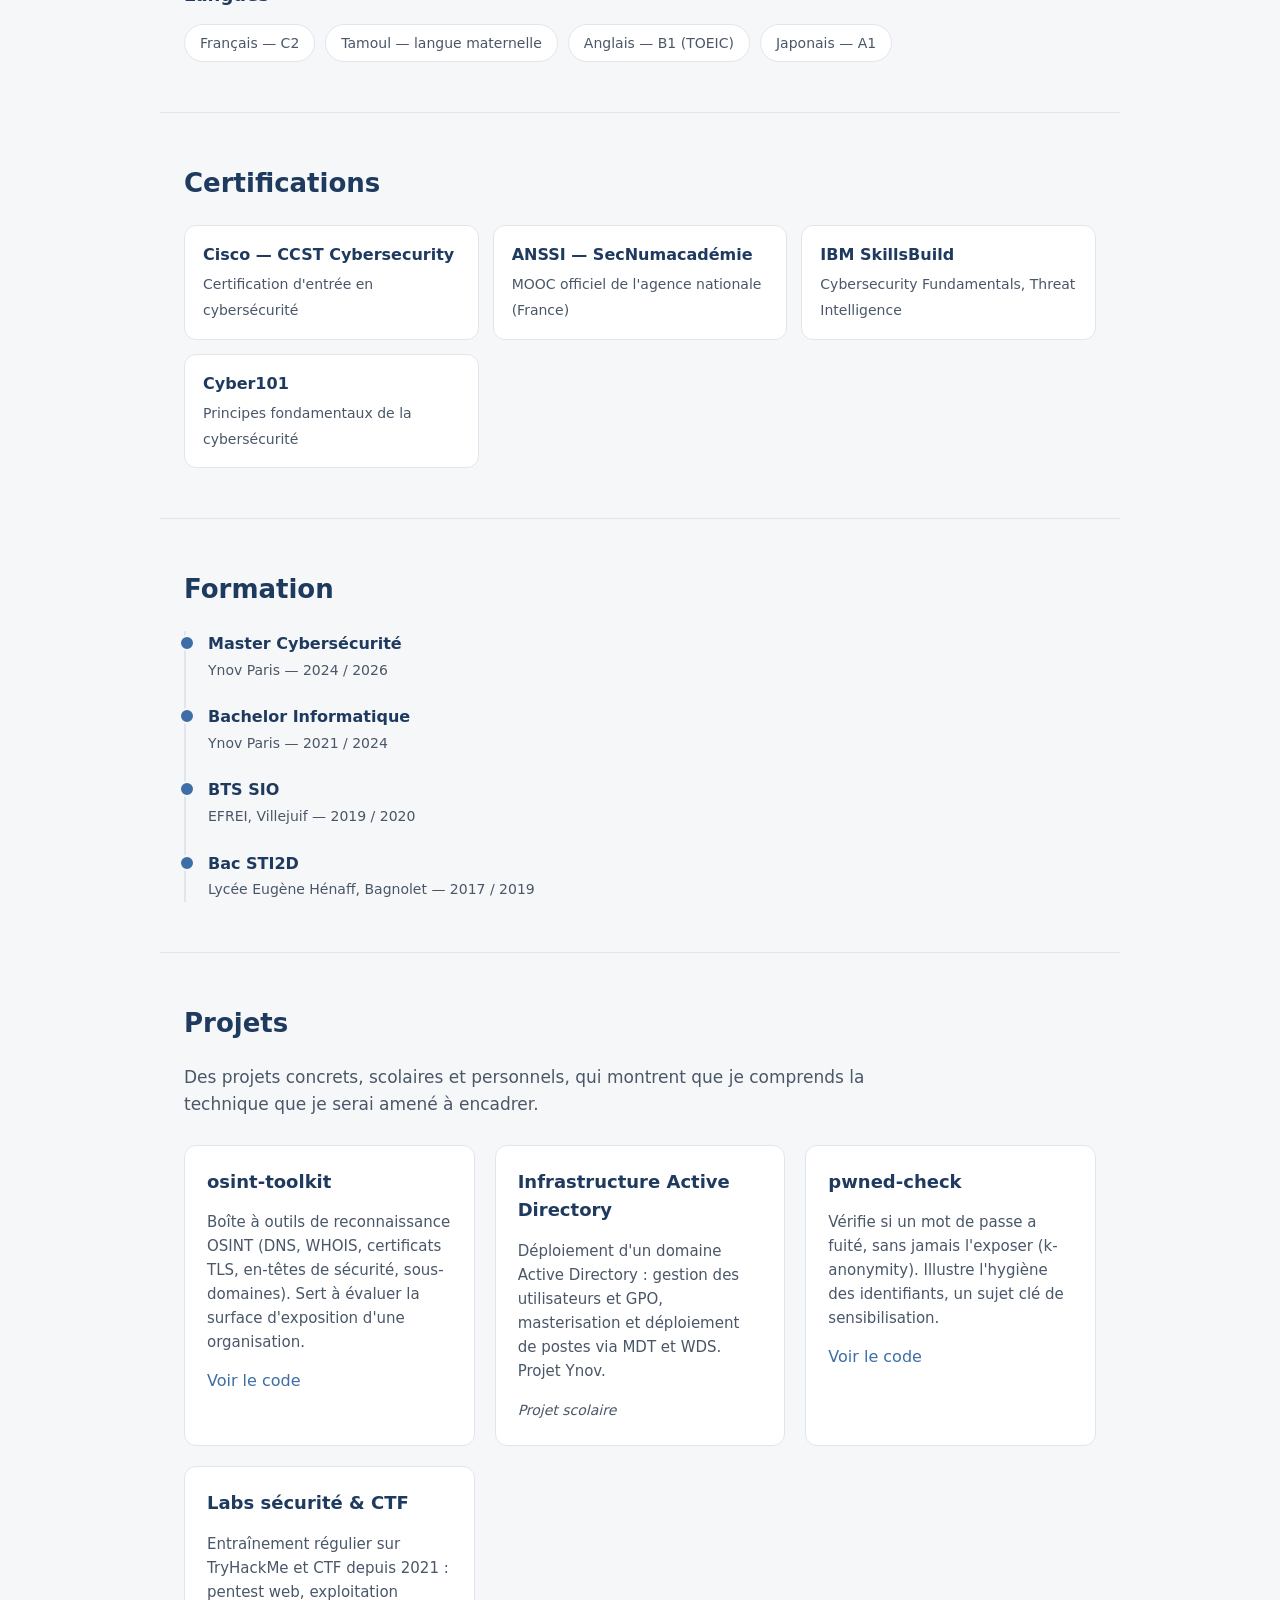
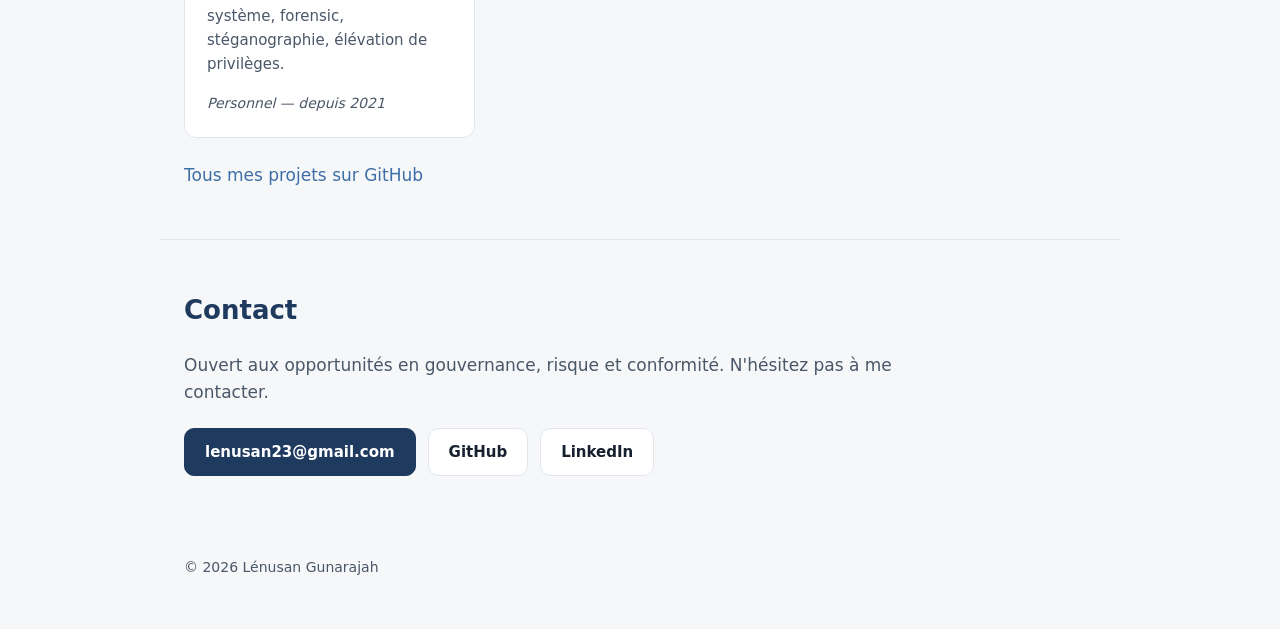
==== commit 58da1156: "Intitulé exact : ingénieur cybersécurité en alternance" ====
--- a/index.html
+++ b/index.html
@@ -56,11 +56,11 @@
       <section id="about" class="section">
         <h2 data-fr="Profil" data-en="About">Profil</h2>
         <p
-          data-fr="Étudiant en Master Cybersécurité à Ynov Paris et actuellement en alternance chez Novastill, je m'oriente vers la gouvernance, le risque et la conformité (ISO 27001, RGPD). Ma particularité : une vraie base technique — administration Active Directory, réseau et sécurité offensive/défensive. Elle me permet de comprendre concrètement les systèmes que j'encadre, de dialoguer avec les équipes techniques et de traduire un risque technique en décision claire pour l'organisation."
-          data-en="Master's student in Cybersecurity at Ynov Paris and currently in a work-study programme at Novastill, moving toward governance, risk and compliance (ISO 27001, GDPR). What sets me apart: a real technical foundation — Active Directory administration, networking and offensive/defensive security. It lets me genuinely understand the systems I oversee, speak the language of technical teams, and translate a technical risk into a clear decision for the organisation."
-        >
-          Étudiant en Master Cybersécurité à Ynov Paris et actuellement en alternance chez
-          Novastill, je m'oriente vers la gouvernance, le risque et la conformité (ISO 27001,
+          data-fr="Étudiant en Master Cybersécurité à Ynov Paris et ingénieur cybersécurité en alternance chez Novastill, je m'oriente vers la gouvernance, le risque et la conformité (ISO 27001, RGPD). Ma particularité : une vraie base technique — administration Active Directory, réseau et sécurité offensive/défensive. Elle me permet de comprendre concrètement les systèmes que j'encadre, de dialoguer avec les équipes techniques et de traduire un risque technique en décision claire pour l'organisation."
+          data-en="Master's student in Cybersecurity at Ynov Paris and cybersecurity engineer on a work-study programme at Novastill, moving toward governance, risk and compliance (ISO 27001, GDPR). What sets me apart: a real technical foundation — Active Directory administration, networking and offensive/defensive security. It lets me genuinely understand the systems I oversee, speak the language of technical teams, and translate a technical risk into a clear decision for the organisation."
+        >
+          Étudiant en Master Cybersécurité à Ynov Paris et ingénieur cybersécurité en alternance
+          chez Novastill, je m'oriente vers la gouvernance, le risque et la conformité (ISO 27001,
           RGPD). Ma particularité : une vraie base technique — administration Active Directory,
           réseau et sécurité offensive/défensive. Elle me permet de comprendre concrètement les
           systèmes que j'encadre, de dialoguer avec les équipes techniques et de traduire un
@@ -72,7 +72,7 @@
         <h2 data-fr="Expérience" data-en="Experience">Expérience</h2>
         <ul class="timeline">
           <li>
-            <strong data-fr="Alternance en cybersécurité" data-en="Cybersecurity apprentice">Alternance en cybersécurité</strong>
+            <strong data-fr="Ingénieur cybersécurité en alternance" data-en="Cybersecurity Engineer (work-study)">Ingénieur cybersécurité en alternance</strong>
             <span data-fr="Novastill — depuis novembre 2025" data-en="Novastill — since November 2025">Novastill — depuis novembre 2025</span>
             <p
               class="timeline-desc"
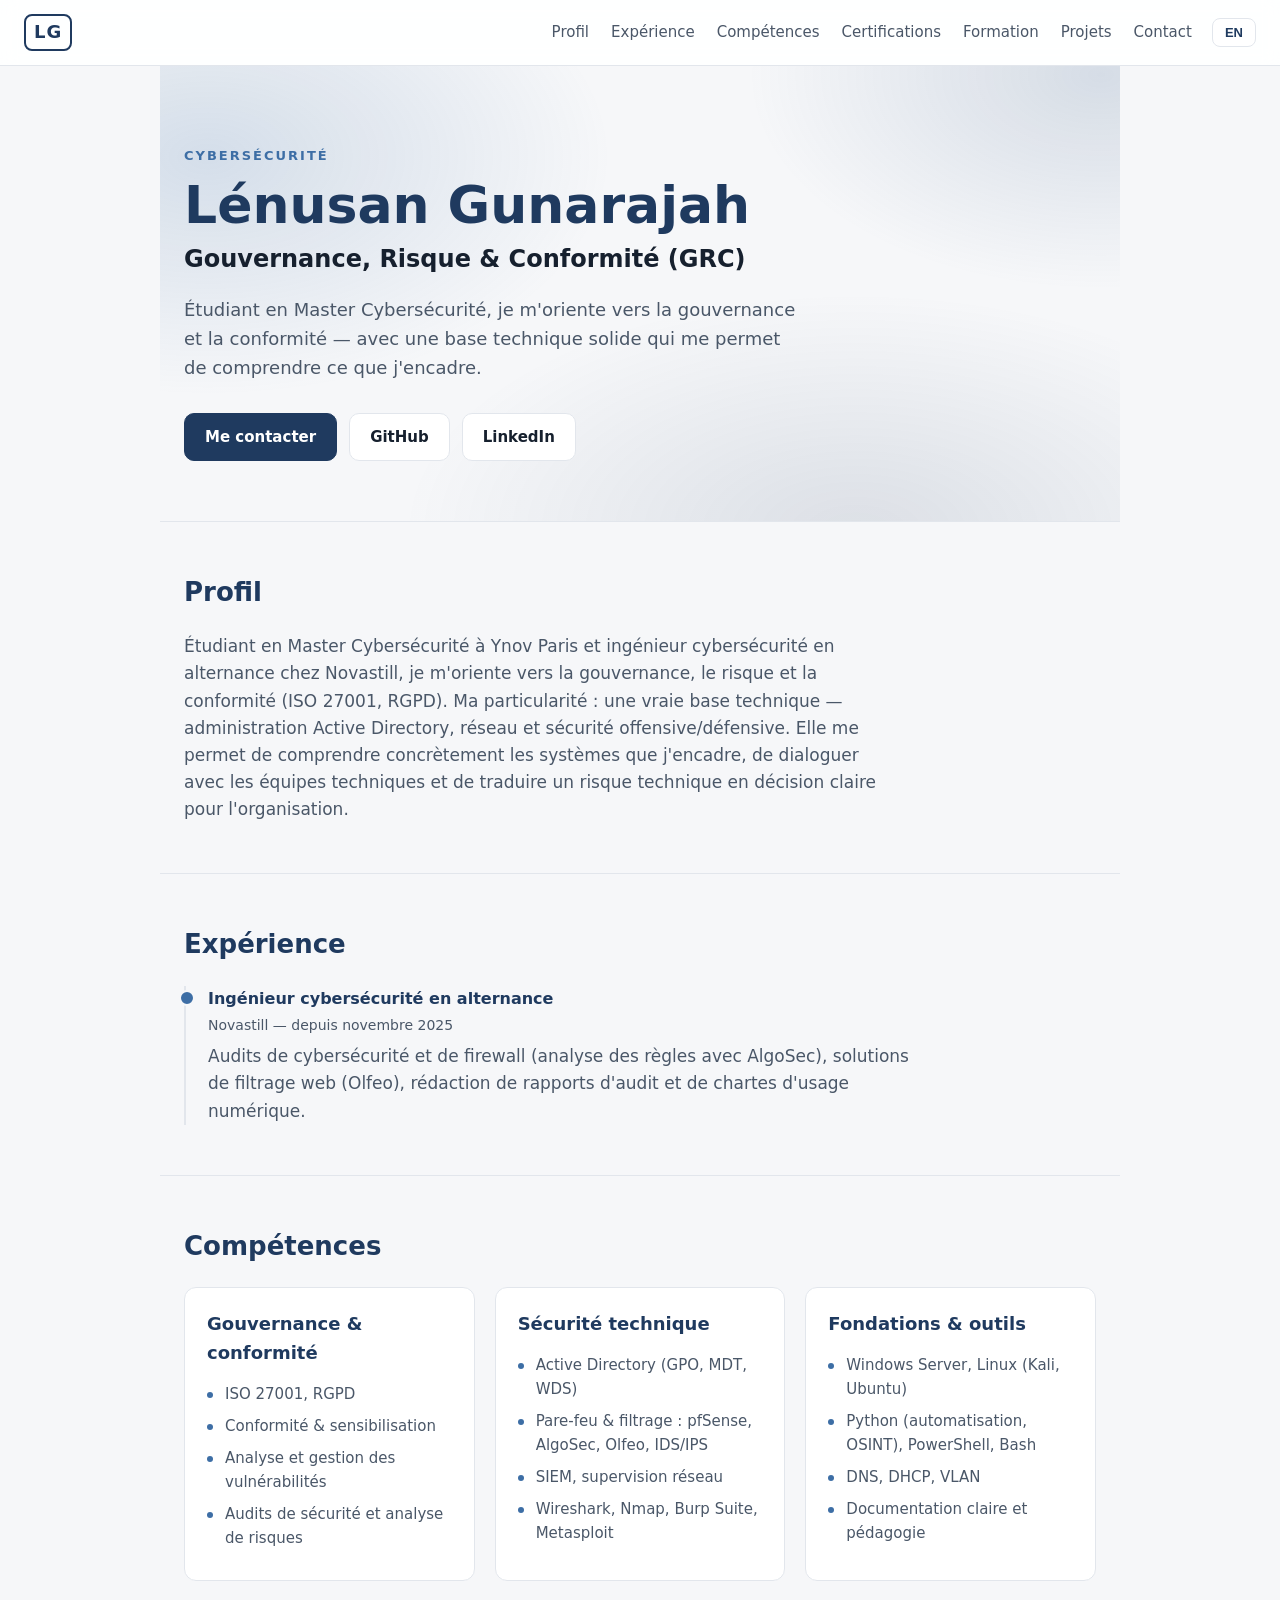
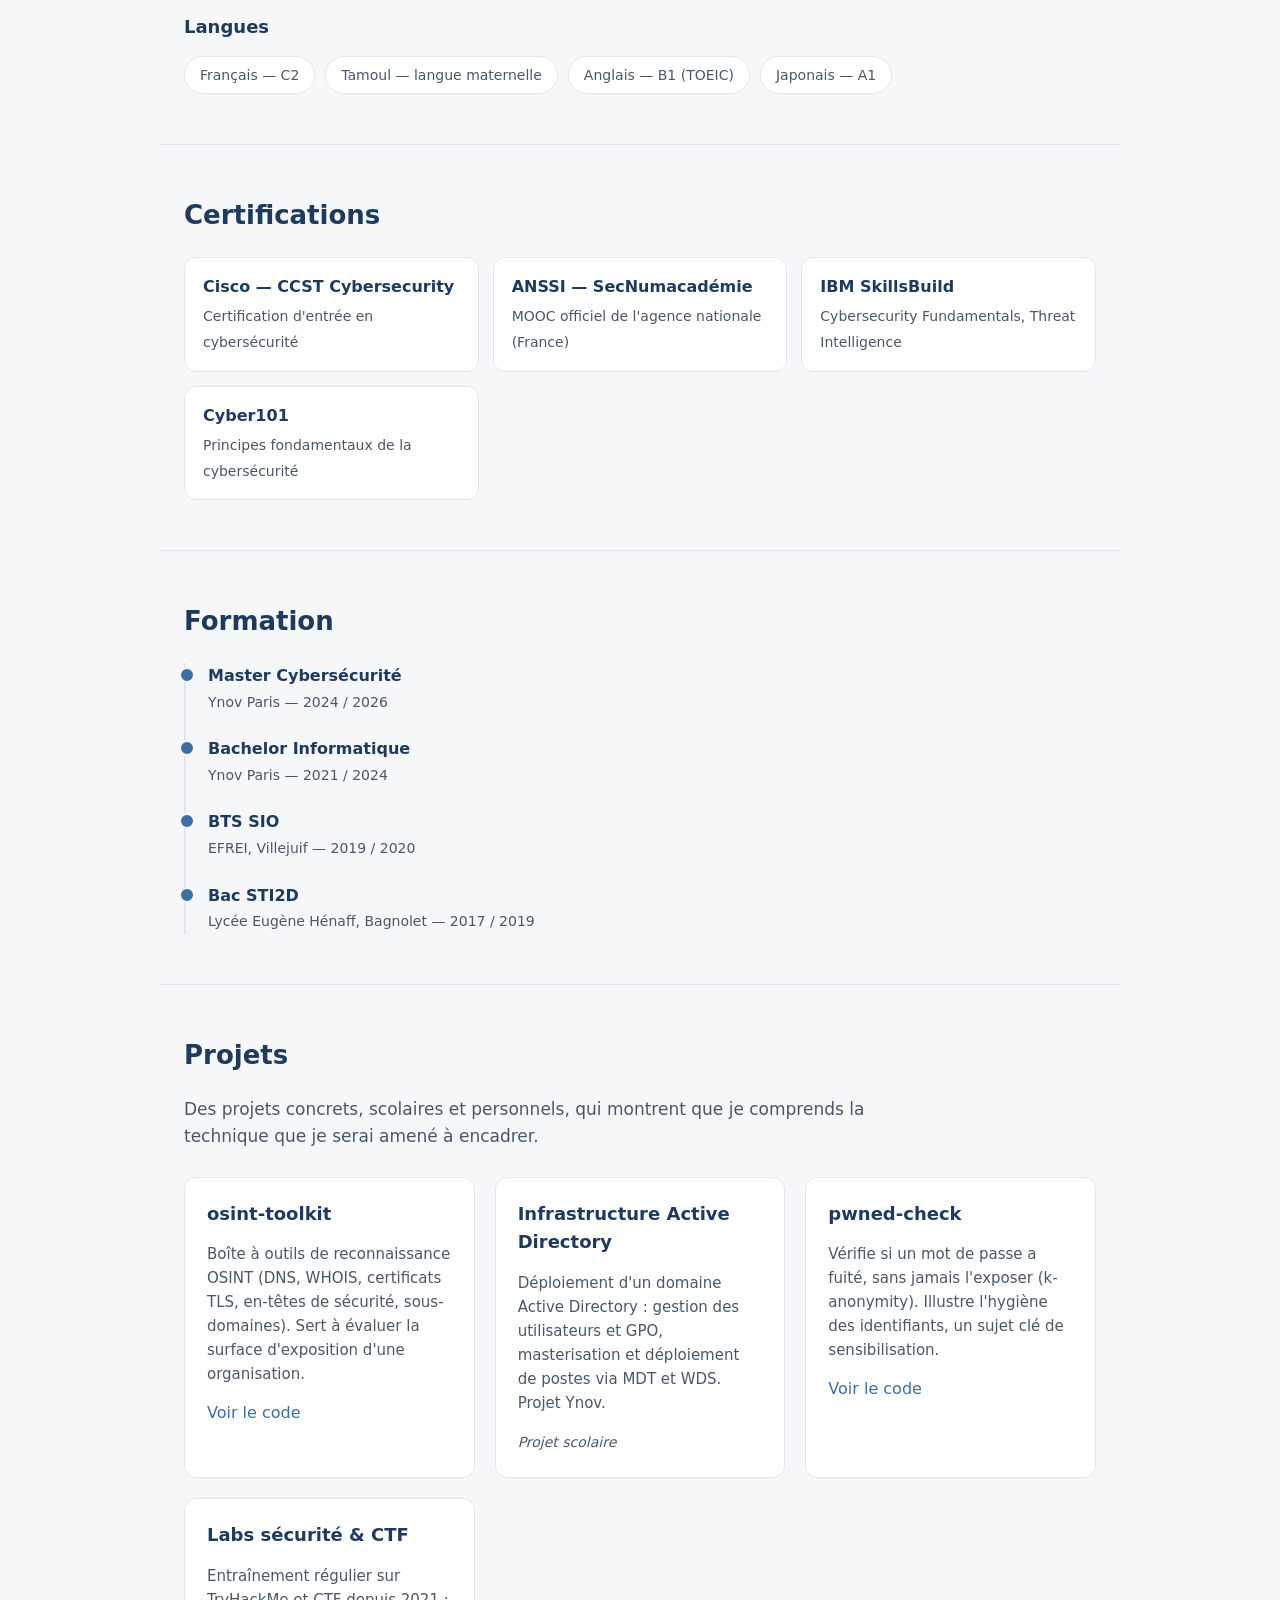
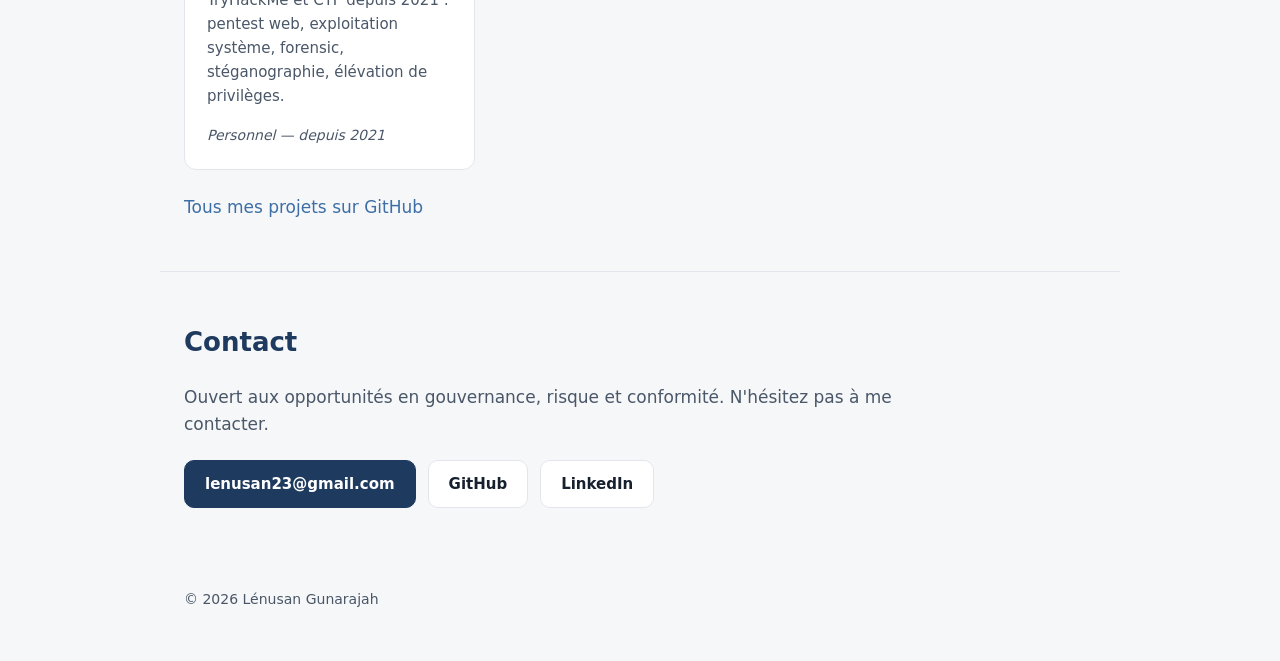
==== commit 8853b076: "AlgoSec, Olfeo, missions d'audit et effets visuels" ====
--- a/index.html
+++ b/index.html
@@ -76,11 +76,11 @@
             <span data-fr="Novastill — depuis novembre 2025" data-en="Novastill — since November 2025">Novastill — depuis novembre 2025</span>
             <p
               class="timeline-desc"
-              data-fr="En parallèle de mon Master Cybersécurité, je mets en pratique mes compétences en environnement professionnel."
-              data-en="Alongside my Master's in Cybersecurity, I apply my skills in a professional environment."
+              data-fr="Audits de cybersécurité et de firewall (analyse des règles avec AlgoSec), solutions de filtrage web (Olfeo), rédaction de rapports d'audit et de chartes d'usage numérique."
+              data-en="Cybersecurity and firewall audits (rule analysis with AlgoSec), web filtering solutions (Olfeo), writing audit reports and digital usage charters."
             >
-              En parallèle de mon Master Cybersécurité, je mets en pratique mes compétences en
-              environnement professionnel.
+              Audits de cybersécurité et de firewall (analyse des règles avec AlgoSec), solutions
+              de filtrage web (Olfeo), rédaction de rapports d'audit et de chartes d'usage numérique.
             </p>
           </li>
         </ul>
@@ -97,14 +97,14 @@
               <li data-fr="ISO 27001, RGPD" data-en="ISO 27001, GDPR">ISO 27001, RGPD</li>
               <li data-fr="Conformité &amp; sensibilisation" data-en="Compliance &amp; awareness">Conformité &amp; sensibilisation</li>
               <li data-fr="Analyse et gestion des vulnérabilités" data-en="Vulnerability analysis and management">Analyse et gestion des vulnérabilités</li>
-              <li data-fr="Analyse de risques" data-en="Risk analysis">Analyse de risques</li>
+              <li data-fr="Audits de sécurité et analyse de risques" data-en="Security audits and risk analysis">Audits de sécurité et analyse de risques</li>
             </ul>
           </article>
           <article class="card">
             <h3 data-fr="Sécurité technique" data-en="Technical security">Sécurité technique</h3>
             <ul>
               <li data-fr="Active Directory (GPO, MDT, WDS)" data-en="Active Directory (GPO, MDT, WDS)">Active Directory (GPO, MDT, WDS)</li>
-              <li data-fr="Pare-feu &amp; réseau : pfSense, VLAN, IDS/IPS" data-en="Firewall &amp; network: pfSense, VLAN, IDS/IPS">Pare-feu &amp; réseau : pfSense, VLAN, IDS/IPS</li>
+              <li data-fr="Pare-feu &amp; filtrage : pfSense, AlgoSec, Olfeo, IDS/IPS" data-en="Firewall &amp; filtering: pfSense, AlgoSec, Olfeo, IDS/IPS">Pare-feu &amp; filtrage : pfSense, AlgoSec, Olfeo, IDS/IPS</li>
               <li data-fr="SIEM, supervision réseau" data-en="SIEM, network monitoring">SIEM, supervision réseau</li>
               <li data-fr="Wireshark, Nmap, Burp Suite, Metasploit" data-en="Wireshark, Nmap, Burp Suite, Metasploit">Wireshark, Nmap, Burp Suite, Metasploit</li>
             </ul>
--- a/style.css
+++ b/style.css
@@ -363,6 +363,119 @@
   font-size: 14px;
 }
 
+/* ---------- Effets visuels ---------- */
+
+/* Dégradé animé subtil derrière le hero */
+.hero {
+  position: relative;
+  overflow: hidden;
+}
+
+.hero::before {
+  content: "";
+  position: absolute;
+  inset: -25%;
+  z-index: -1;
+  background:
+    radial-gradient(40% 50% at 20% 30%, rgba(61, 110, 165, 0.18), transparent 70%),
+    radial-gradient(35% 45% at 82% 18%, rgba(46, 84, 132, 0.16), transparent 70%),
+    radial-gradient(45% 50% at 65% 85%, rgba(31, 58, 95, 0.12), transparent 70%);
+  animation: drift 20s ease-in-out infinite alternate;
+  will-change: transform;
+}
+
+@keyframes drift {
+  0% {
+    transform: translate3d(0, 0, 0) scale(1);
+  }
+  50% {
+    transform: translate3d(-3%, 2%, 0) scale(1.08);
+  }
+  100% {
+    transform: translate3d(3%, -2%, 0) scale(1.04);
+  }
+}
+
+/* Apparition du contenu du hero au chargement */
+.hero > * {
+  animation: fadeUp 0.7s ease both;
+}
+.hero h1 {
+  animation-delay: 0.05s;
+}
+.hero .role {
+  animation-delay: 0.12s;
+}
+.hero .tagline {
+  animation-delay: 0.2s;
+}
+.hero .cta {
+  animation-delay: 0.28s;
+}
+
+@keyframes fadeUp {
+  from {
+    opacity: 0;
+    transform: translateY(14px);
+  }
+  to {
+    opacity: 1;
+    transform: none;
+  }
+}
+
+/* Révélation des sections au scroll (uniquement si JS actif) */
+.js .section {
+  opacity: 0;
+  transform: translateY(24px);
+  transition: opacity 0.6s ease, transform 0.6s ease;
+}
+.js .section.visible {
+  opacity: 1;
+  transform: none;
+}
+
+/* Relief des cartes au survol */
+.card {
+  transition: transform 0.2s ease, box-shadow 0.2s ease, border-color 0.2s ease;
+}
+.card:hover {
+  transform: translateY(-4px);
+  box-shadow: 0 12px 28px rgba(22, 32, 46, 0.1);
+  border-color: #cfd8e3;
+}
+
+/* Soulignement animé de la navigation */
+.nav a {
+  position: relative;
+}
+.nav a::after {
+  content: "";
+  position: absolute;
+  left: 0;
+  bottom: -5px;
+  height: 2px;
+  width: 0;
+  background: var(--accent);
+  transition: width 0.2s ease;
+}
+.nav a:hover::after {
+  width: 100%;
+}
+
+/* Respect des préférences d'accessibilité */
+@media (prefers-reduced-motion: reduce) {
+  .hero::before,
+  .hero > * {
+    animation: none;
+  }
+  .js .section {
+    opacity: 1;
+    transform: none;
+    transition: none;
+  }
+}
+
 @media (max-width: 620px) {
   .nav {
     display: none;
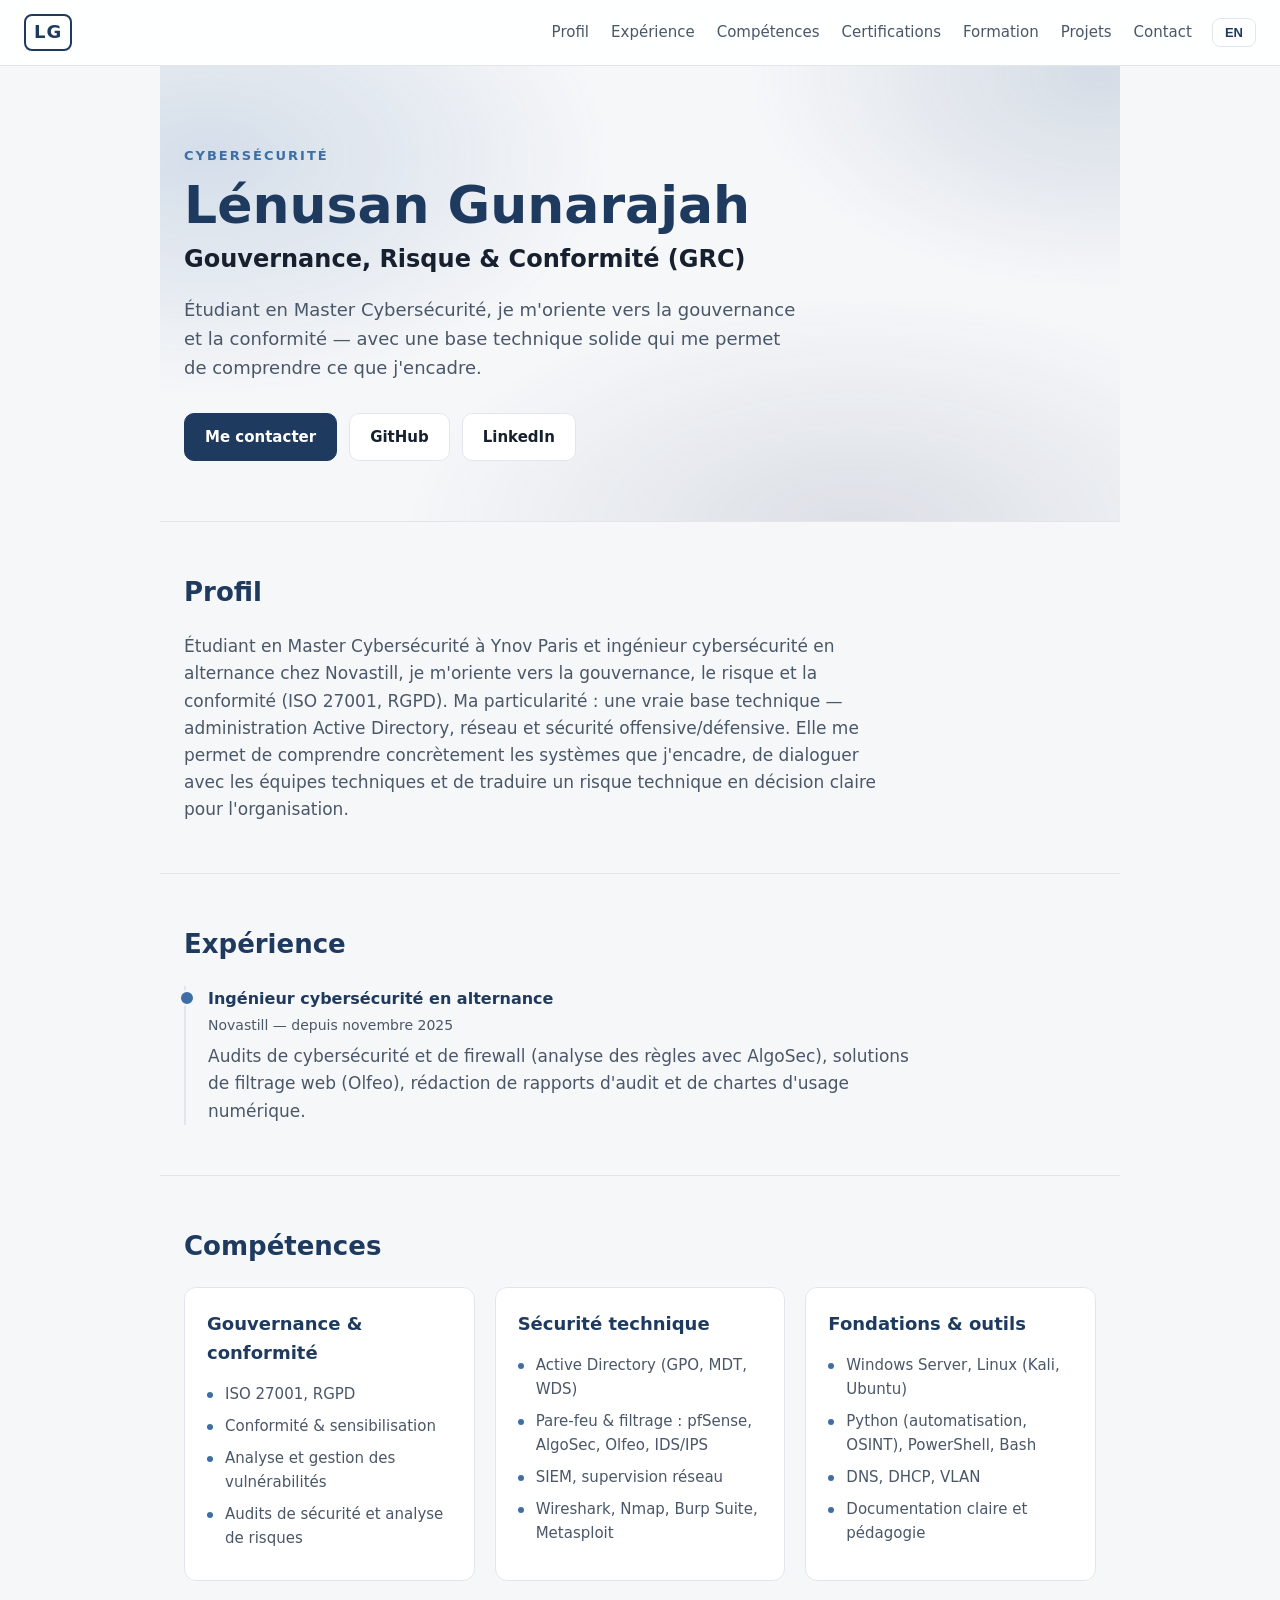
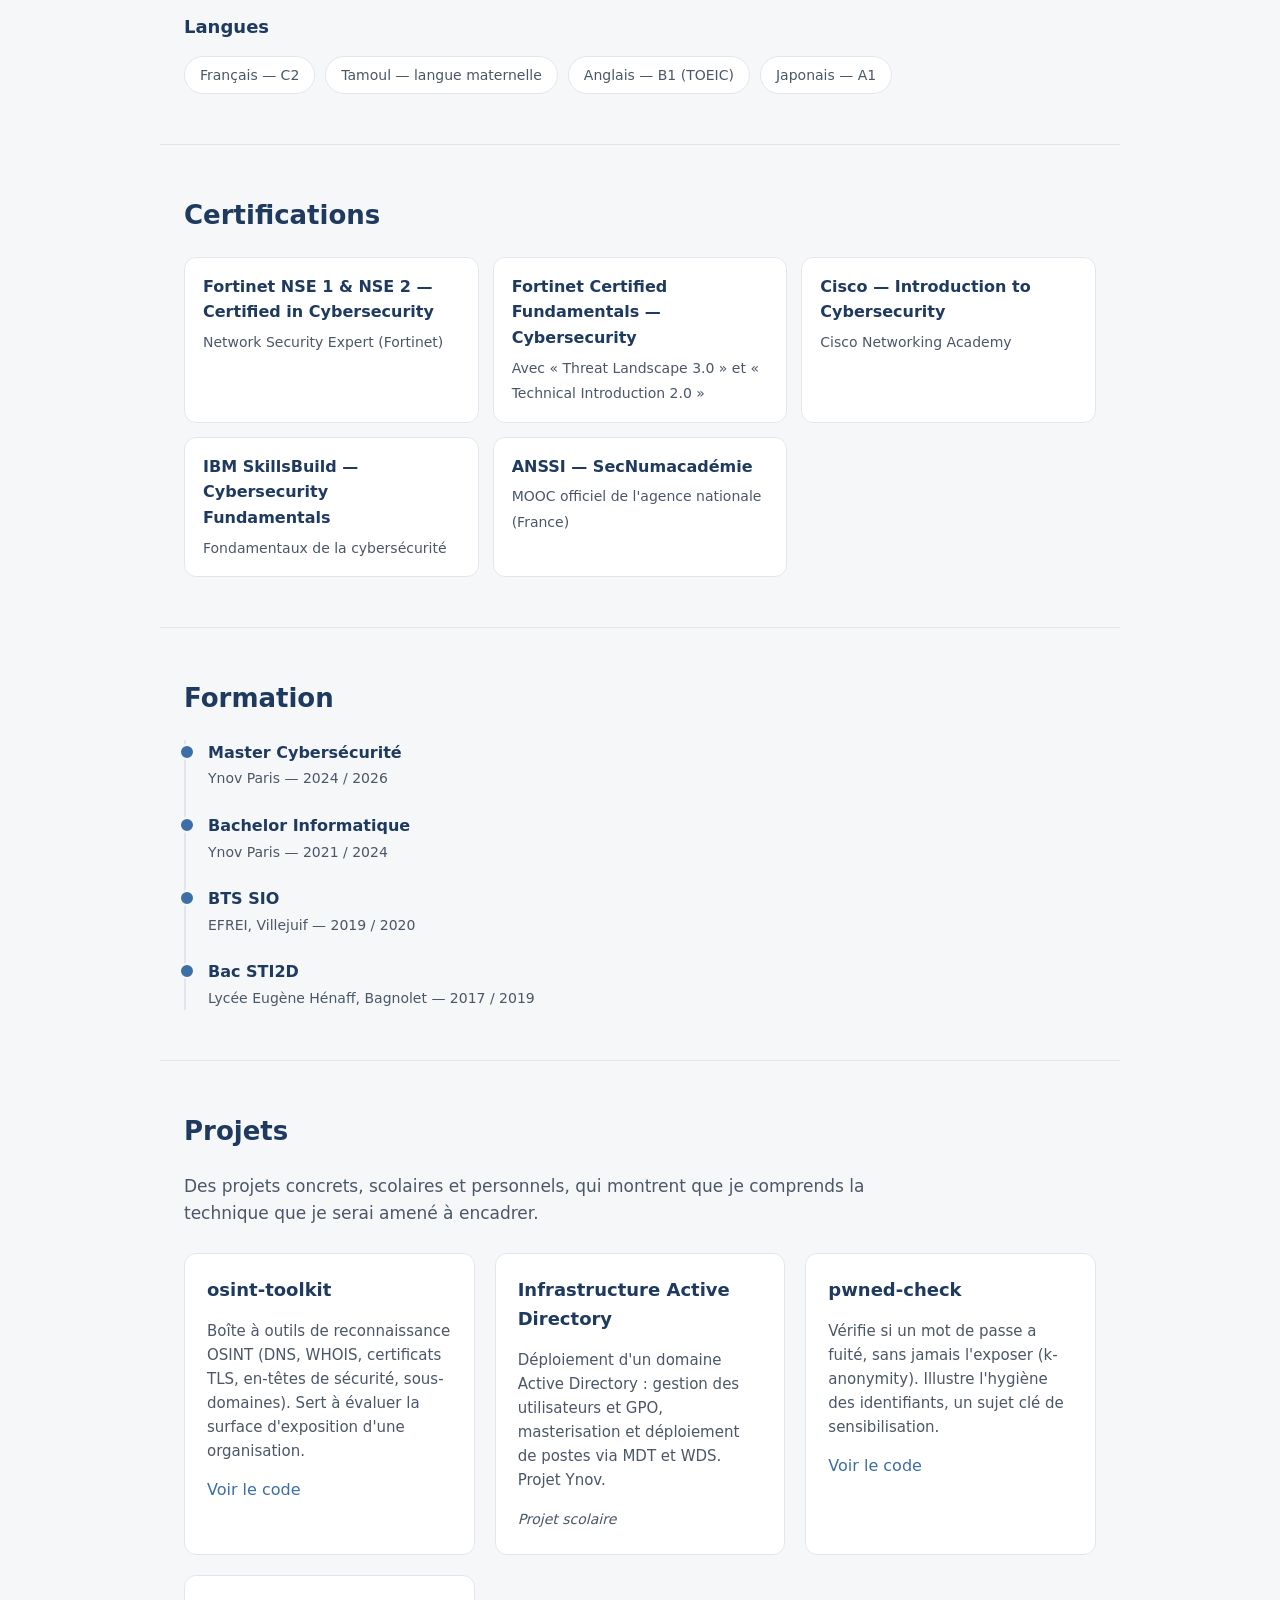
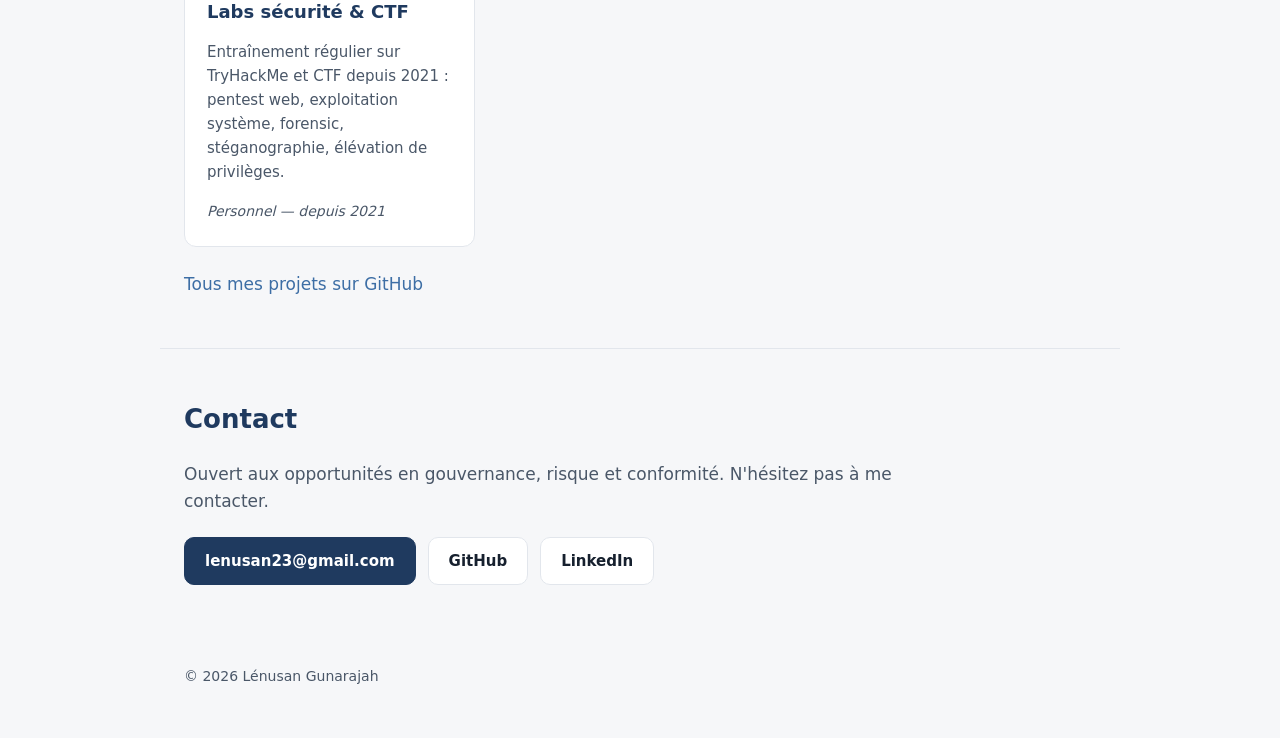
==== commit 0793bbe2: "Certifications réelles depuis Credly (Fortinet NSE, Cisco, IBM)" ====
--- a/index.html
+++ b/index.html
@@ -133,20 +133,24 @@
         <h2 data-fr="Certifications" data-en="Certifications">Certifications</h2>
         <ul class="creds">
           <li>
-            <strong>Cisco — CCST Cybersecurity</strong>
-            <span data-fr="Certification d'entrée en cybersécurité" data-en="Entry-level cybersecurity certification">Certification d'entrée en cybersécurité</span>
+            <strong>Fortinet NSE 1 &amp; NSE 2 — Certified in Cybersecurity</strong>
+            <span data-fr="Network Security Expert (Fortinet)" data-en="Network Security Expert (Fortinet)">Network Security Expert (Fortinet)</span>
+          </li>
+          <li>
+            <strong>Fortinet Certified Fundamentals — Cybersecurity</strong>
+            <span data-fr="Avec « Threat Landscape 3.0 » et « Technical Introduction 2.0 »" data-en="With “Threat Landscape 3.0” and “Technical Introduction 2.0”">Avec « Threat Landscape 3.0 » et « Technical Introduction 2.0 »</span>
+          </li>
+          <li>
+            <strong>Cisco — Introduction to Cybersecurity</strong>
+            <span data-fr="Cisco Networking Academy" data-en="Cisco Networking Academy">Cisco Networking Academy</span>
+          </li>
+          <li>
+            <strong>IBM SkillsBuild — Cybersecurity Fundamentals</strong>
+            <span data-fr="Fondamentaux de la cybersécurité" data-en="Cybersecurity fundamentals">Fondamentaux de la cybersécurité</span>
           </li>
           <li>
             <strong>ANSSI — SecNumacadémie</strong>
             <span data-fr="MOOC officiel de l'agence nationale (France)" data-en="Official MOOC of the French national agency">MOOC officiel de l'agence nationale (France)</span>
-          </li>
-          <li>
-            <strong>IBM SkillsBuild</strong>
-            <span data-fr="Cybersecurity Fundamentals, Threat Intelligence" data-en="Cybersecurity Fundamentals, Threat Intelligence">Cybersecurity Fundamentals, Threat Intelligence</span>
-          </li>
-          <li>
-            <strong>Cyber101</strong>
-            <span data-fr="Principes fondamentaux de la cybersécurité" data-en="Cybersecurity fundamentals">Principes fondamentaux de la cybersécurité</span>
           </li>
         </ul>
       </section>
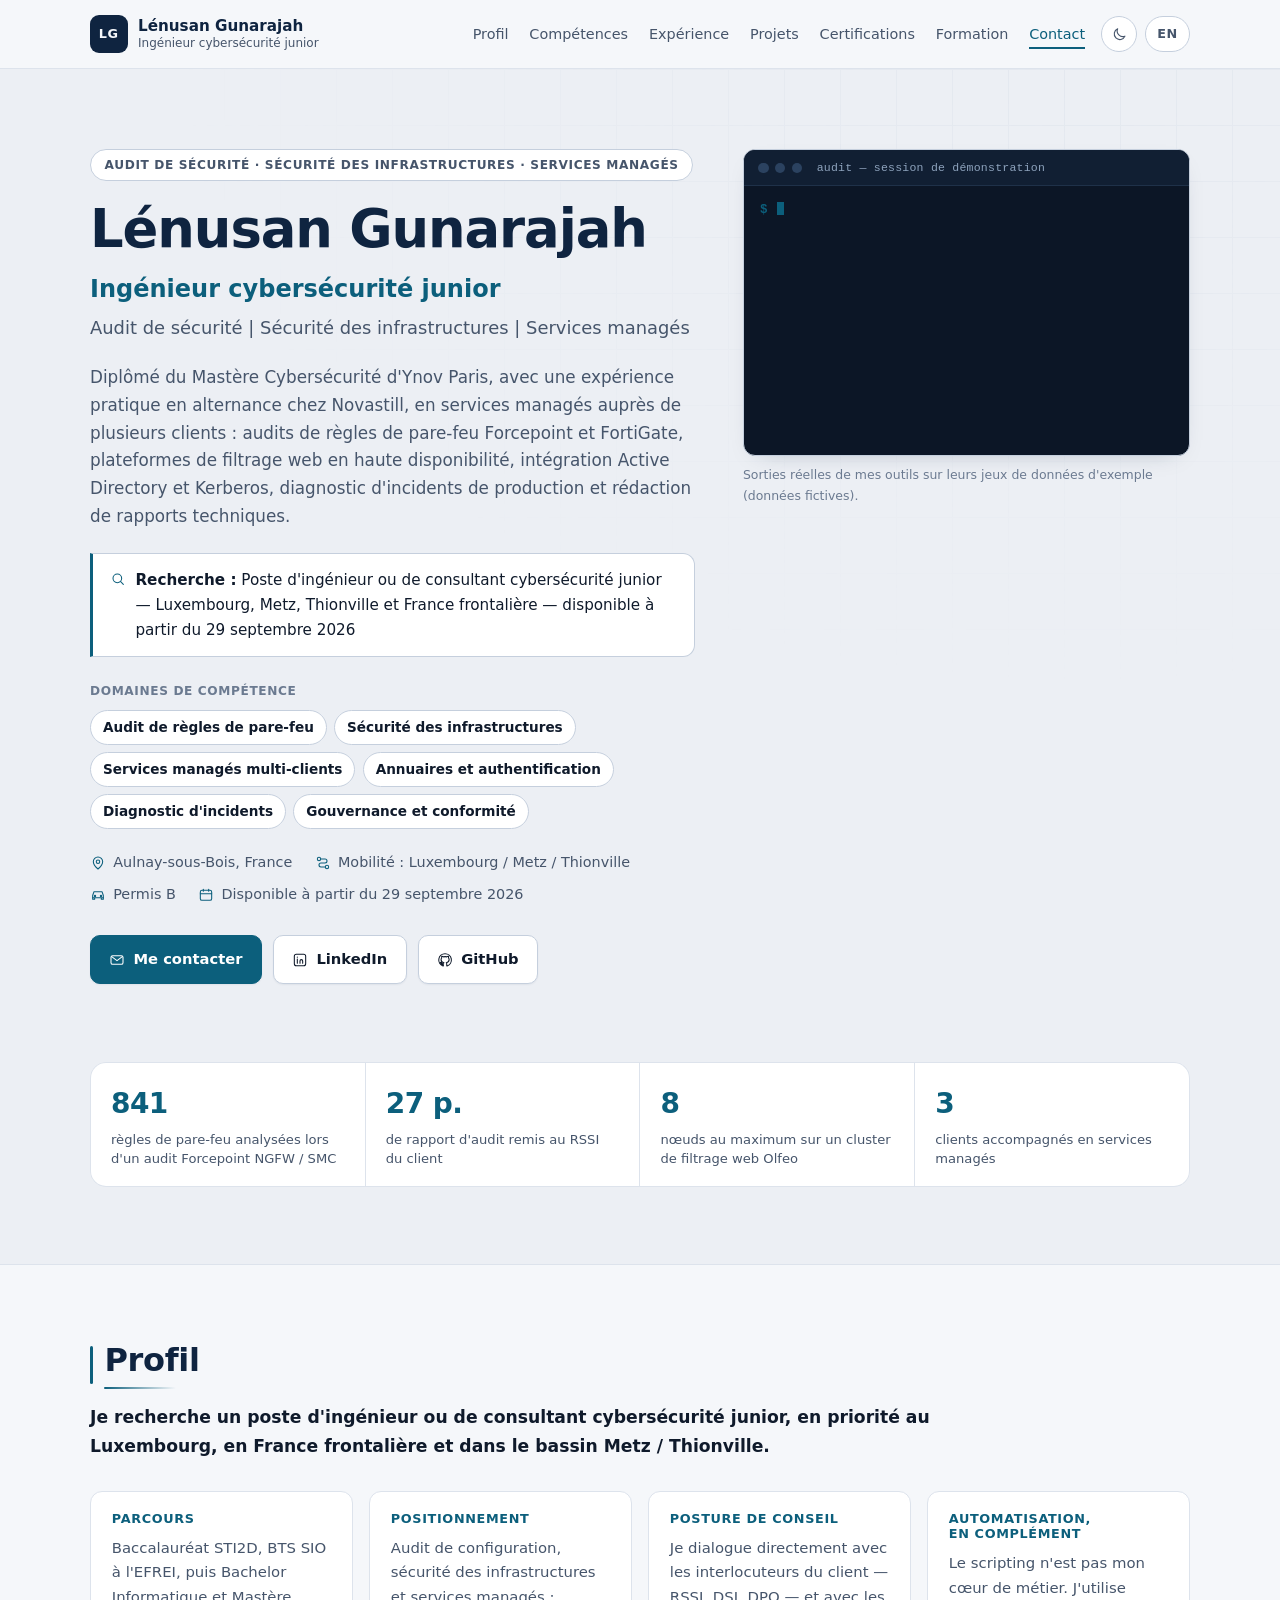
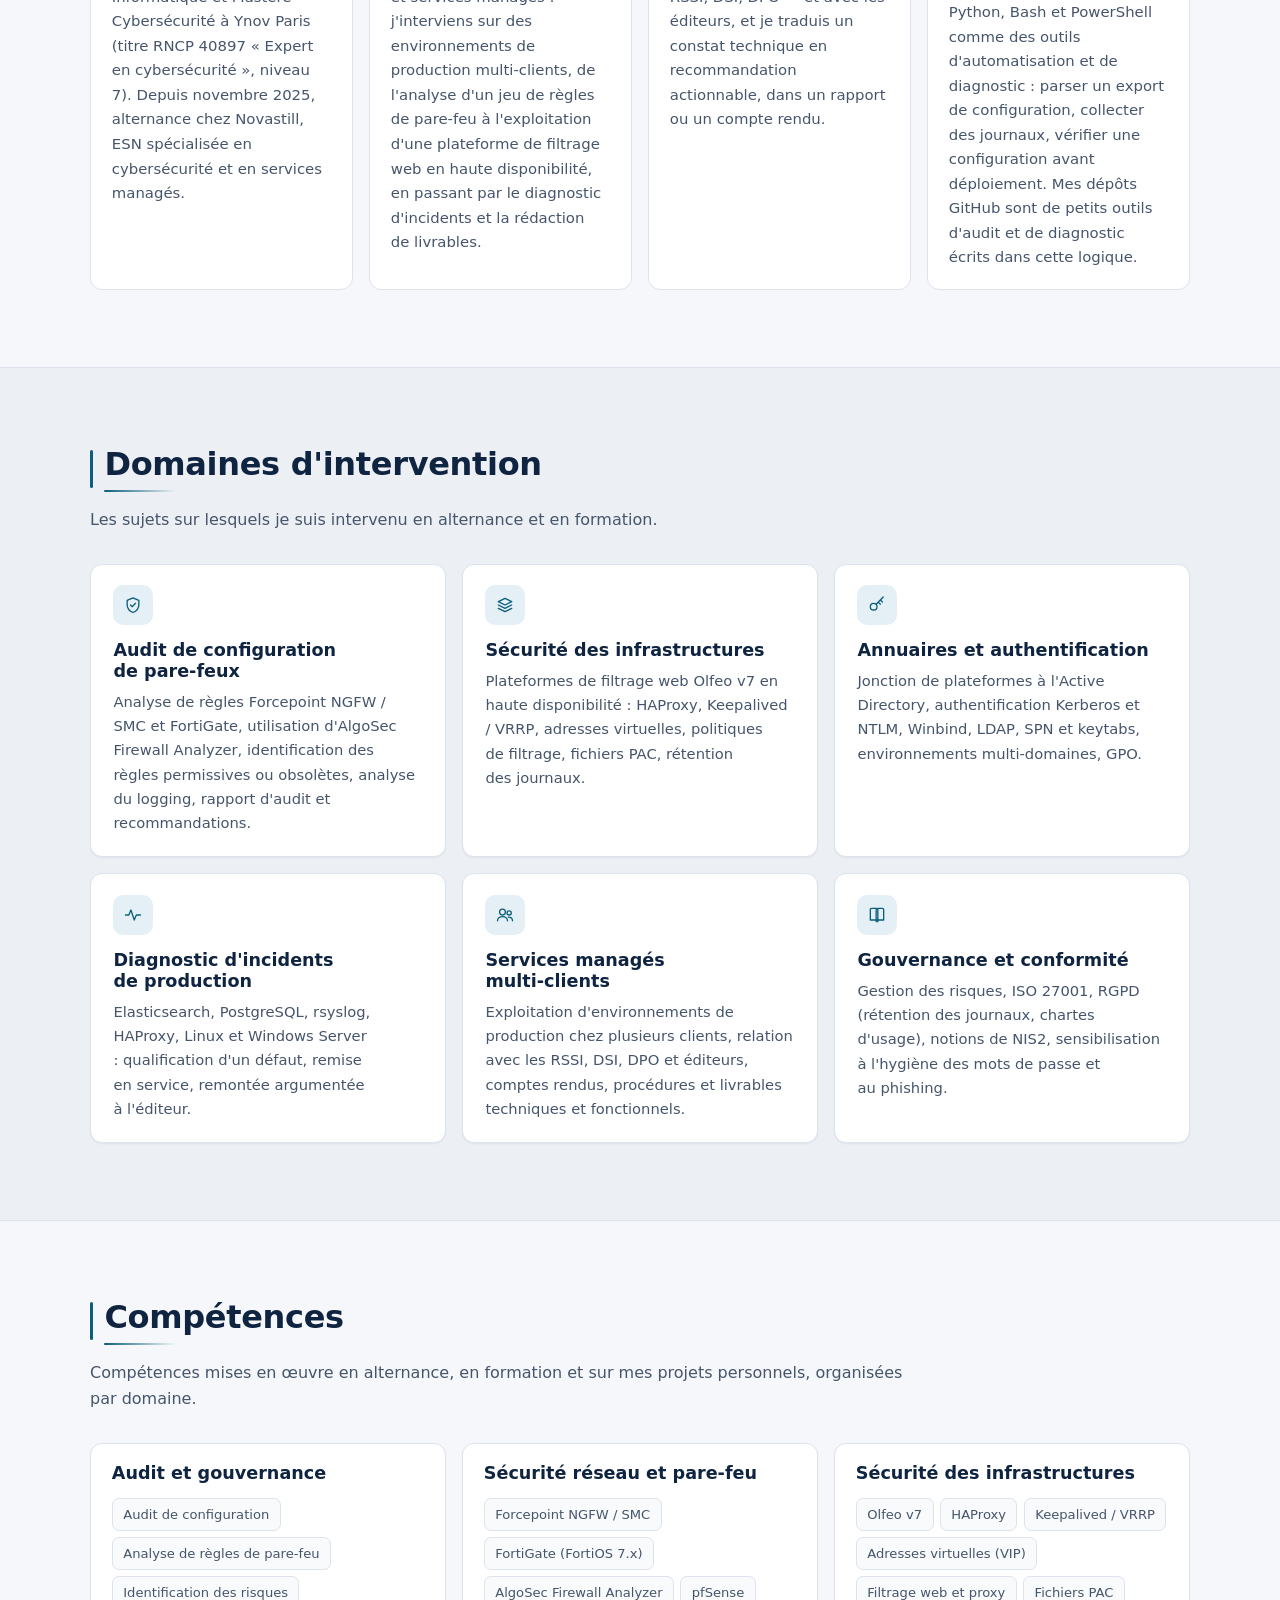
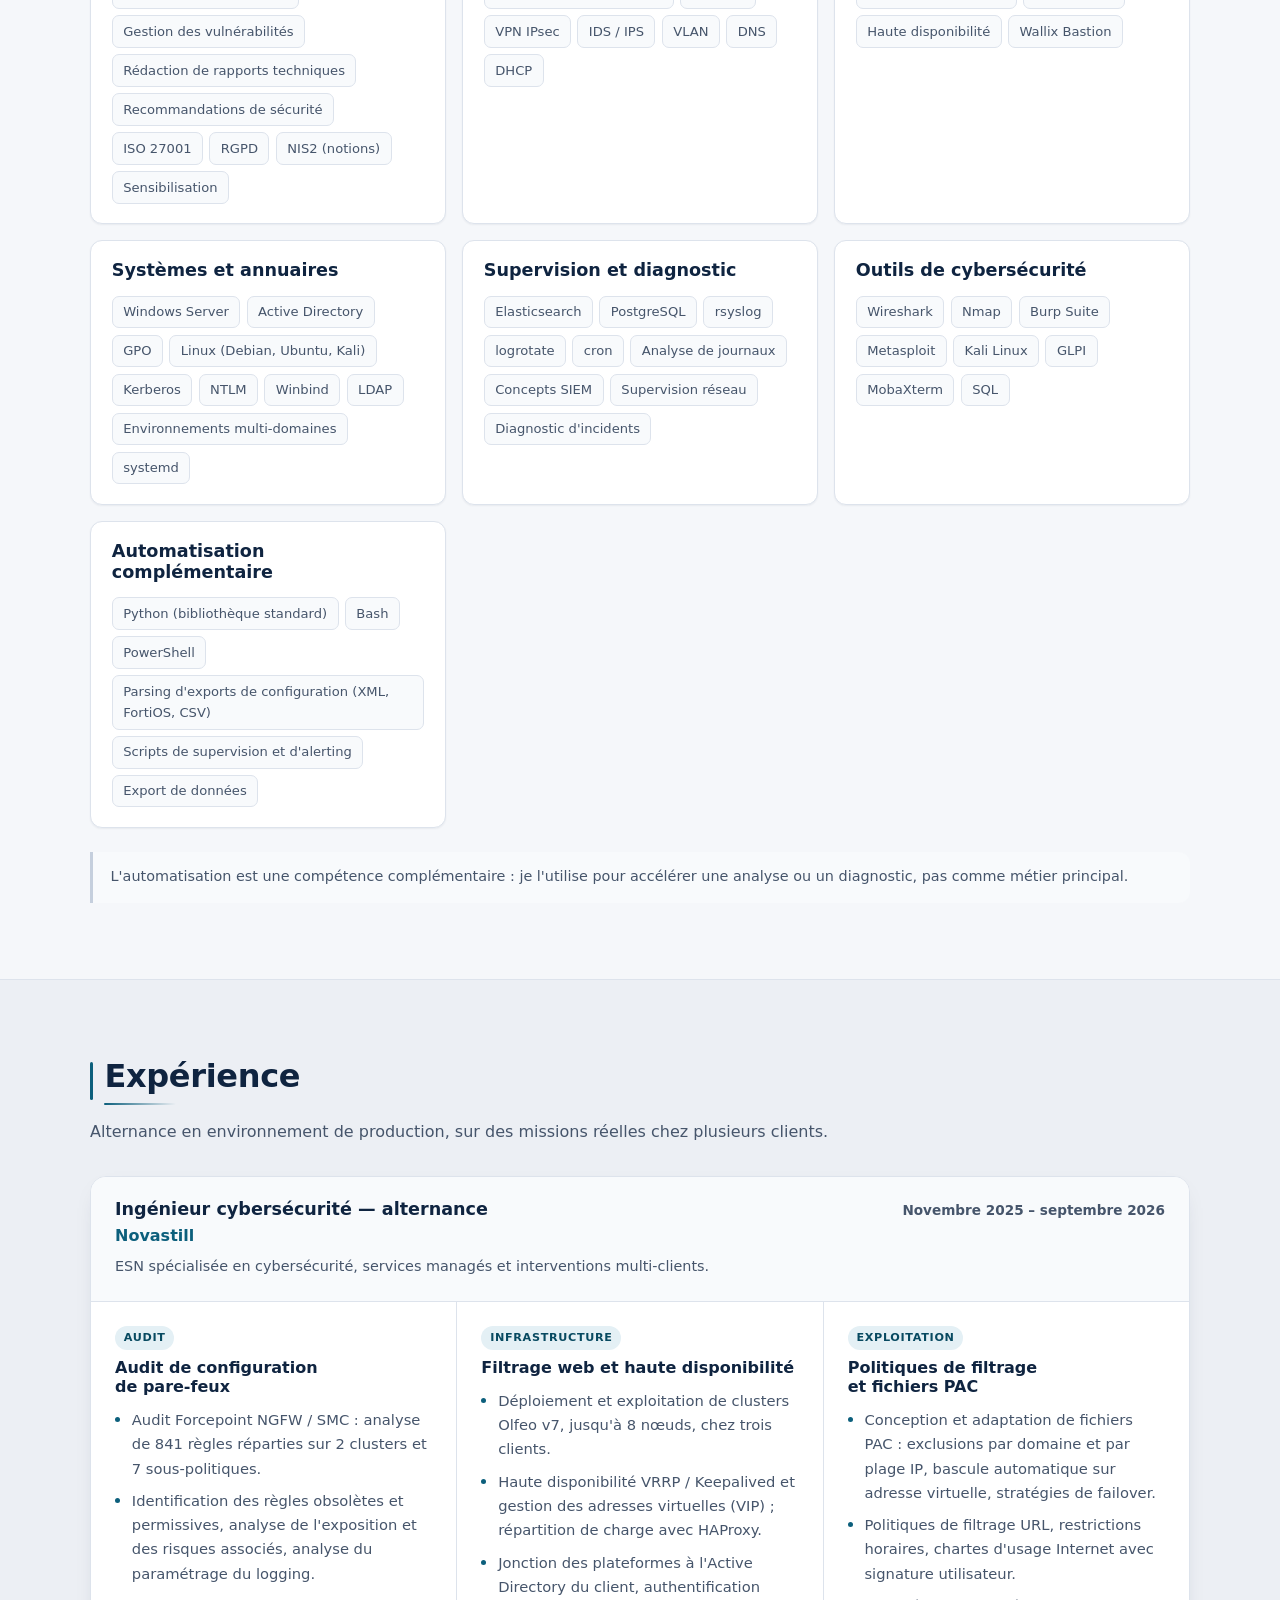
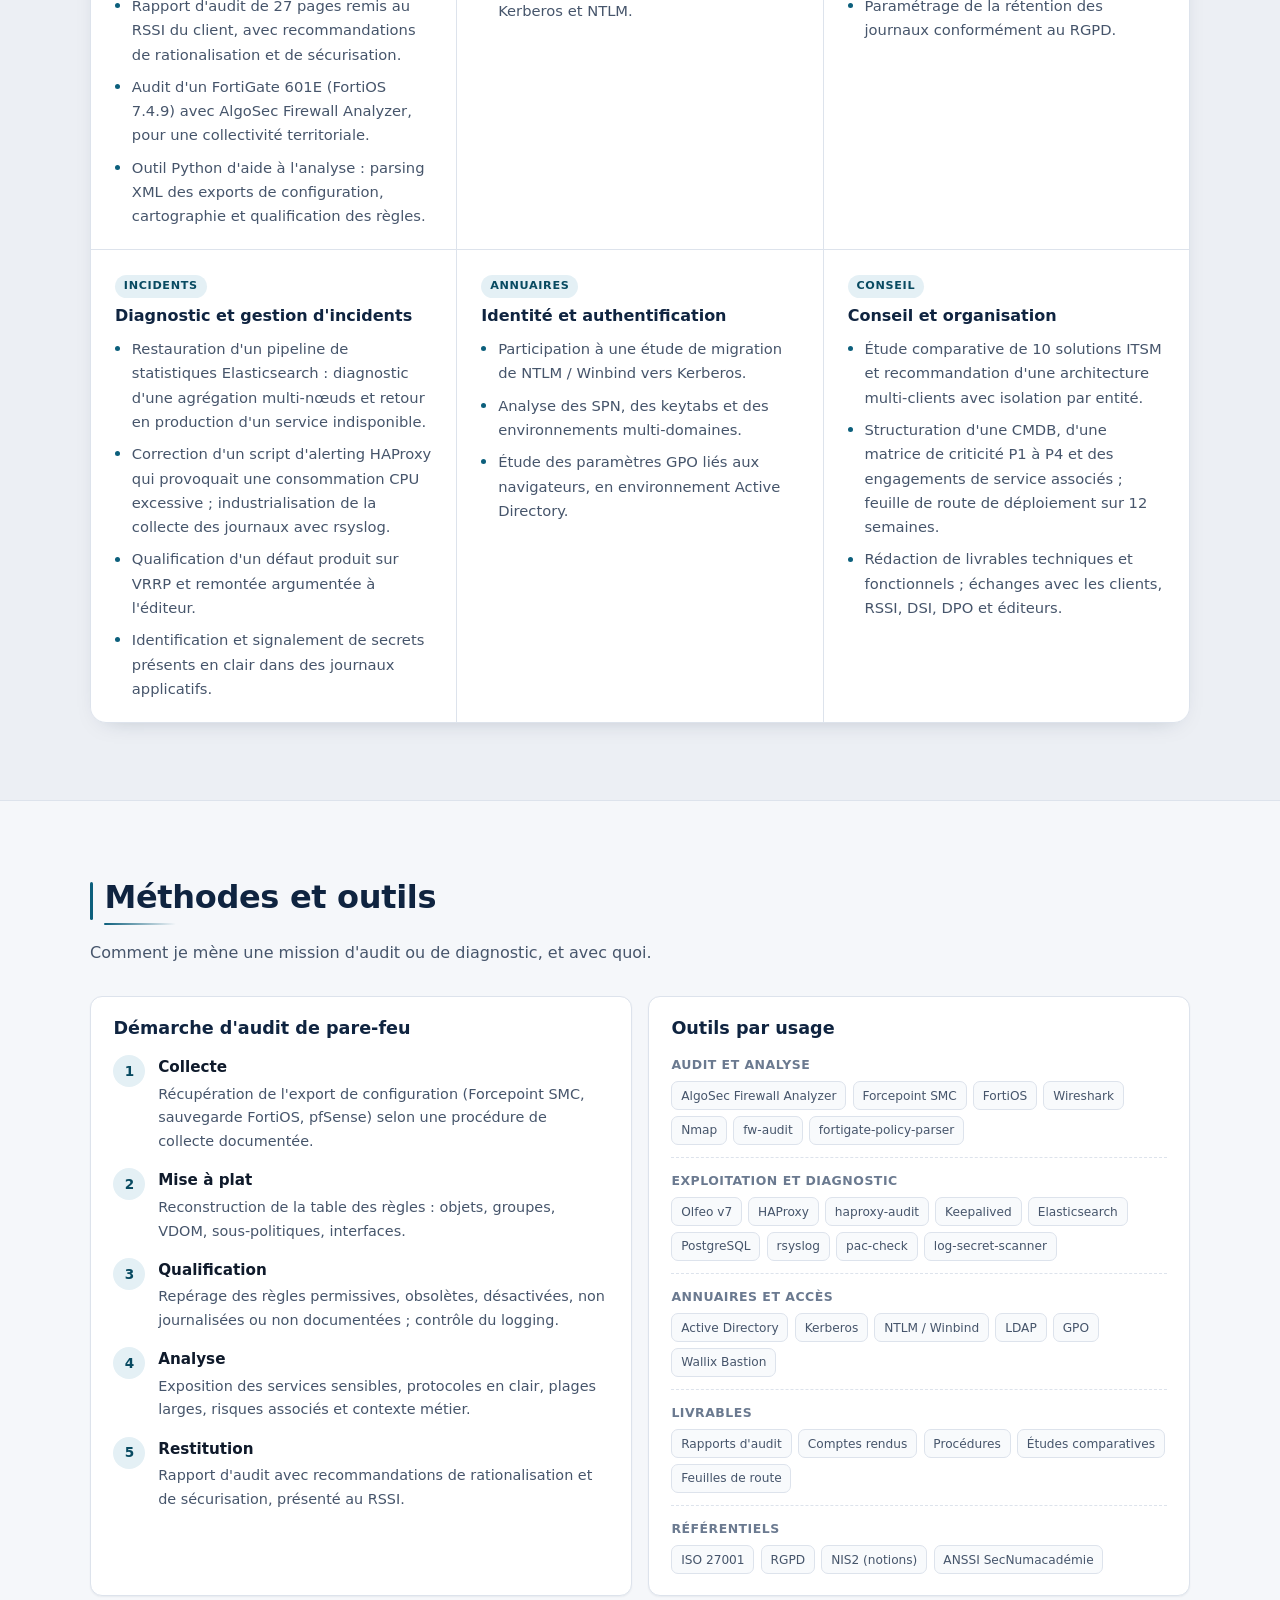
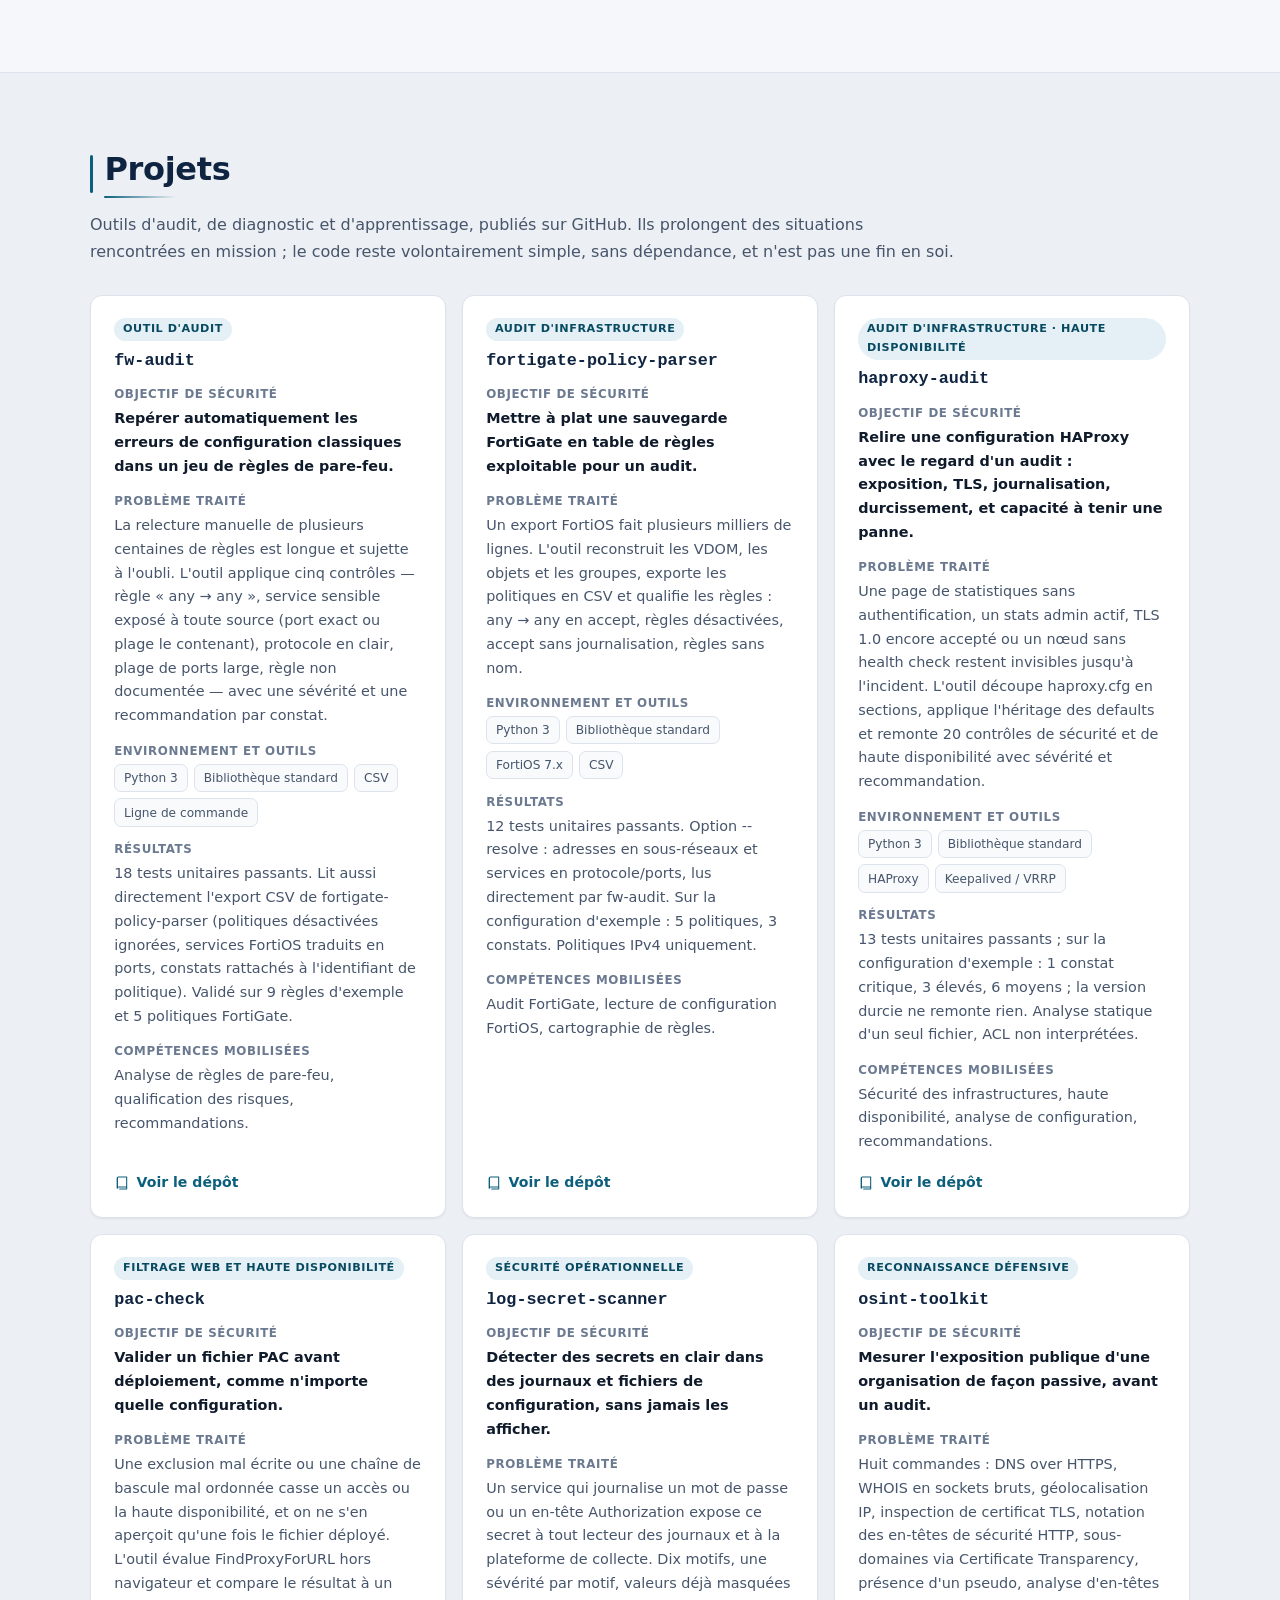
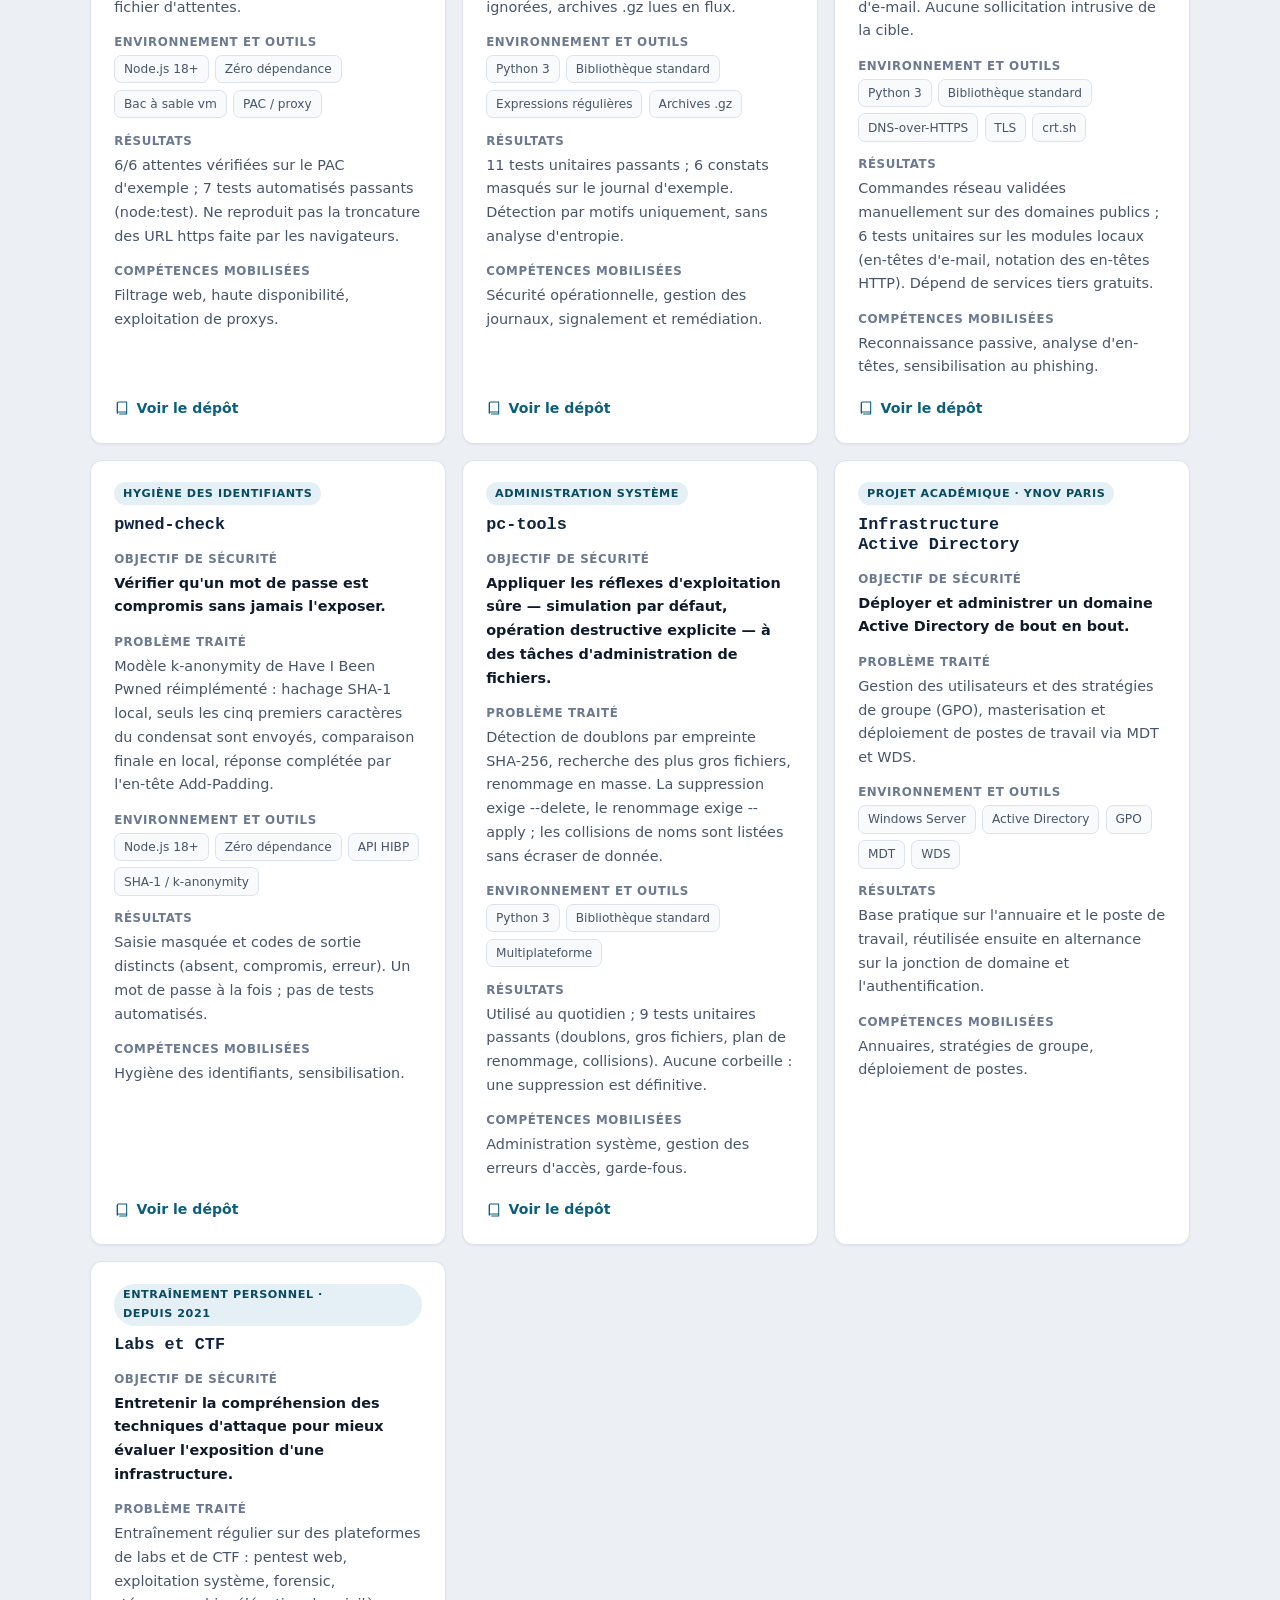
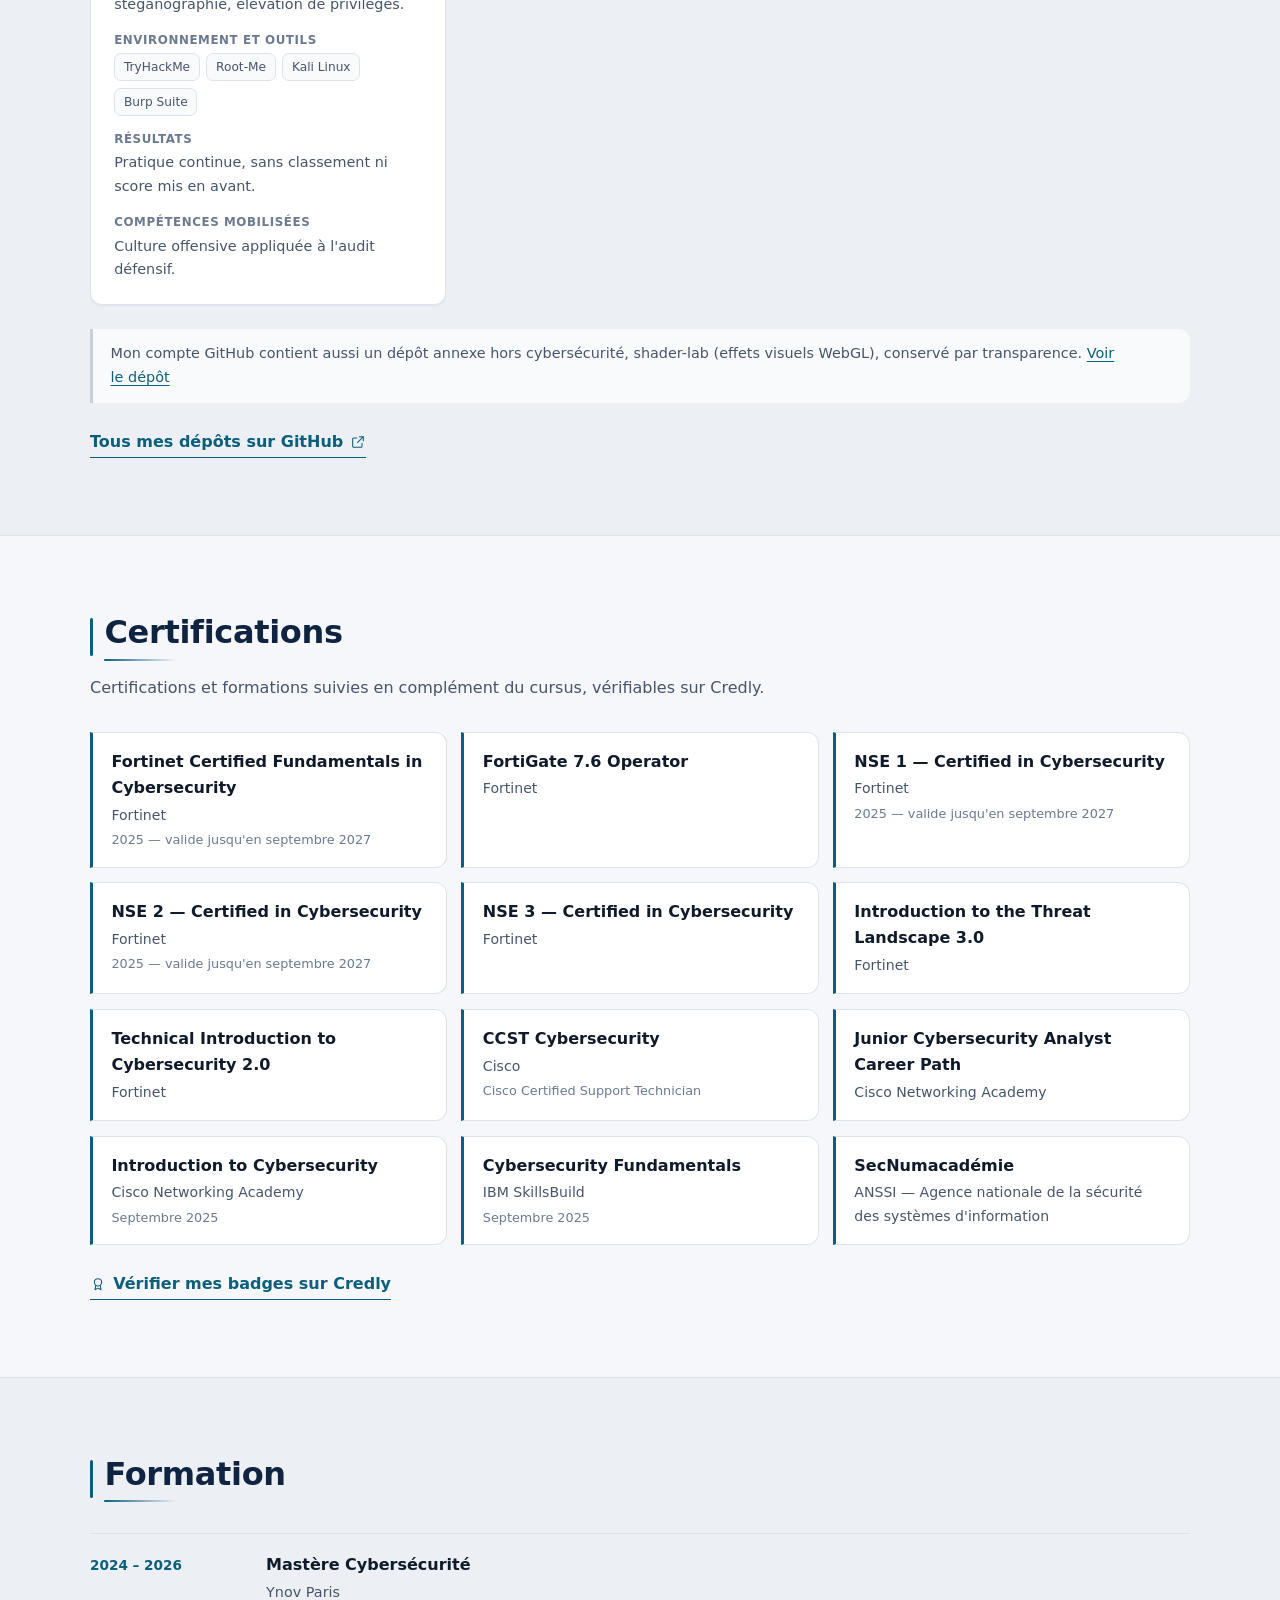
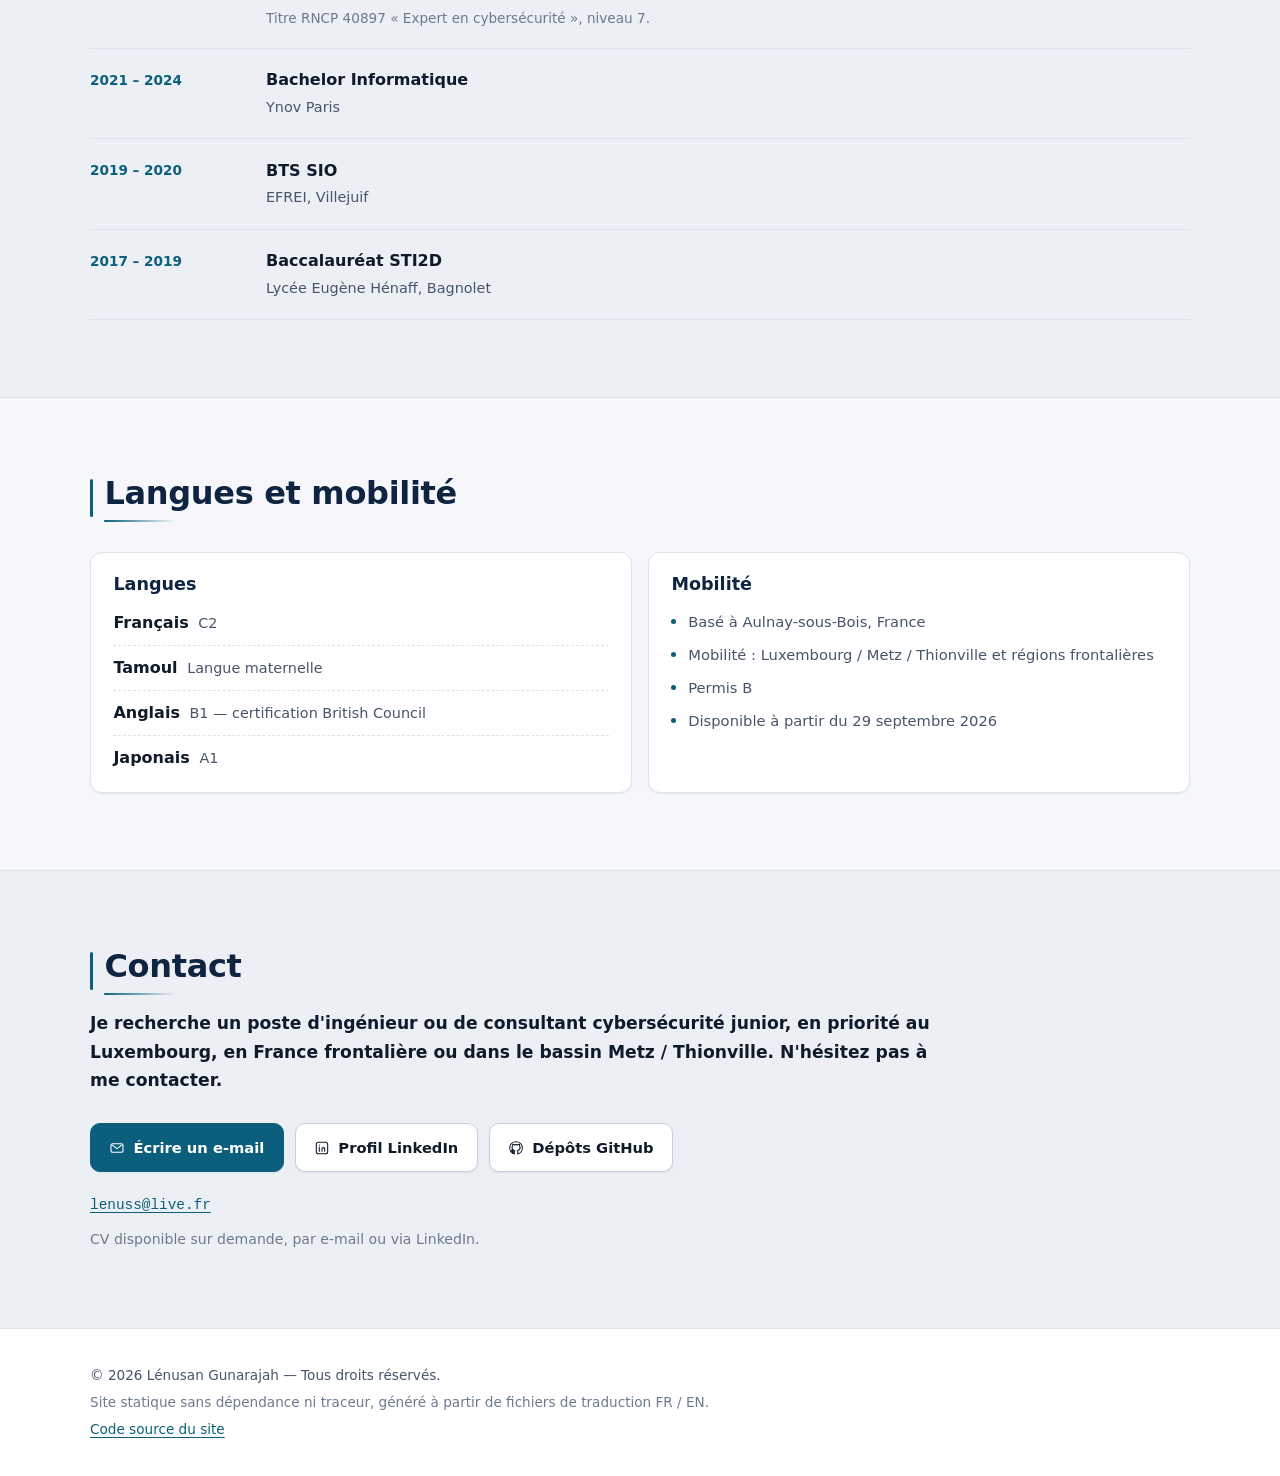
==== commit 3a923fb1: "Initialisation" ====
--- a/index.html
+++ b/index.html
@@ -1,251 +1,759 @@
 <!doctype html>
 <html lang="fr">
   <head>
-    <meta charset="UTF-8" />
-    <meta name="viewport" content="width=device-width, initial-scale=1.0" />
-    <title>Lénusan Gunarajah — Cybersécurité, Gouvernance & Conformité</title>
-    <meta
-      name="description"
-      content="Lénusan Gunarajah — étudiant en Master Cybersécurité (Ynov Paris), orienté gouvernance, risque et conformité (GRC)."
-    />
-    <link rel="stylesheet" href="style.css" />
+    <meta charset="utf-8">
+    <meta name="viewport" content="width=device-width, initial-scale=1">
+    <title>Lénusan Gunarajah — Ingénieur cybersécurité junior | Audit de sécurité, sécurité des infrastructures, services managés</title>
+    <meta name="description" content="Ingénieur cybersécurité junior, diplômé du Mastère Cybersécurité d&#x27;Ynov Paris : audit de règles de pare-feu (Forcepoint, FortiGate, AlgoSec), sécurité des infrastructures (Olfeo, HAProxy, Keepalived), Active Directory et Kerberos, diagnostic d&#x27;incidents en production. Recherche un poste junior au Luxembourg, à Metz ou à Thionville.">
+    <meta name="keywords" content="ingénieur cybersécurité junior, consultant cybersécurité junior, Luxembourg, Metz, Thionville, audit de pare-feu, Forcepoint, FortiGate, AlgoSec, sécurité des infrastructures, services managés, Olfeo, HAProxy, Keepalived, Active Directory, Kerberos">
+    <meta name="author" content="Lénusan Gunarajah">
+    <meta name="robots" content="index, follow">
+    <meta name="color-scheme" content="light dark">
+    <meta name="theme-color" media="(prefers-color-scheme: light)" content="#f5f7fa">
+    <meta name="theme-color" media="(prefers-color-scheme: dark)" content="#0b1220">
+    <link rel="canonical" href="https://lenu-san.github.io/">
+    <link rel="alternate" hreflang="fr" href="https://lenu-san.github.io/">
+    <link rel="alternate" hreflang="en" href="https://lenu-san.github.io/en/">
+    <link rel="alternate" hreflang="x-default" href="https://lenu-san.github.io/">
+    <meta property="og:type" content="profile">
+    <meta property="og:site_name" content="Lénusan Gunarajah">
+    <meta property="og:locale" content="fr_FR">
+    <meta property="og:title" content="Lénusan Gunarajah — Ingénieur cybersécurité junior | Audit de sécurité, sécurité des infrastructures, services managés">
+    <meta property="og:description" content="Ingénieur cybersécurité junior, diplômé du Mastère Cybersécurité d&#x27;Ynov Paris : audit de règles de pare-feu (Forcepoint, FortiGate, AlgoSec), sécurité des infrastructures (Olfeo, HAProxy, Keepalived), Active Directory et Kerberos, diagnostic d&#x27;incidents en production. Recherche un poste junior au Luxembourg, à Metz ou à Thionville.">
+    <meta property="og:url" content="https://lenu-san.github.io/">
+    <meta property="og:image" content="https://lenu-san.github.io/assets/og.png">
+    <meta property="og:image:width" content="1200">
+    <meta property="og:image:height" content="630">
+    <meta property="og:image:alt" content="Lénusan Gunarajah — Ingénieur cybersécurité junior : audit de sécurité, sécurité des infrastructures, services managés">
+    <meta name="twitter:card" content="summary_large_image">
+    <meta name="twitter:title" content="Lénusan Gunarajah — Ingénieur cybersécurité junior | Audit de sécurité, sécurité des infrastructures, services managés">
+    <meta name="twitter:description" content="Ingénieur cybersécurité junior, diplômé du Mastère Cybersécurité d&#x27;Ynov Paris : audit de règles de pare-feu (Forcepoint, FortiGate, AlgoSec), sécurité des infrastructures (Olfeo, HAProxy, Keepalived), Active Directory et Kerberos, diagnostic d&#x27;incidents en production. Recherche un poste junior au Luxembourg, à Metz ou à Thionville.">
+    <meta name="twitter:image" content="https://lenu-san.github.io/assets/og.png">
+    <link rel="icon" href="assets/favicon.svg" type="image/svg+xml">
+    <link rel="apple-touch-icon" href="assets/apple-touch-icon.png">
+    <link rel="stylesheet" href="assets/style.css">
+    <script>(function(){try{var t=localStorage.getItem('theme');if(t==='dark'||t==='light'){document.documentElement.setAttribute('data-theme',t);}}catch(e){}})();</script>
+    <script type="application/ld+json">{"@context": "https://schema.org", "@type": "Person", "name": "Lénusan Gunarajah", "alternateName": "Lénusan Josap Gunarajah", "jobTitle": "Ingénieur cybersécurité junior", "description": "Diplômé du Mastère Cybersécurité d'Ynov Paris, avec une expérience pratique en alternance chez Novastill, en services managés auprès de plusieurs clients : audits de règles de pare-feu Forcepoint et FortiGate, plateformes de filtrage web en haute disponibilité, intégration Active Directory et Kerberos, diagnostic d'incidents de production et rédaction de rapports techniques.", "email": "mailto:lenuss@live.fr", "url": "https://lenu-san.github.io/", "image": "https://lenu-san.github.io/assets/og.png", "sameAs": ["https://github.com/Lenu-san", "https://www.linkedin.com/in/lenusan-gunarajah", "https://www.credly.com/users/lenusan-josap-gunarajah/badges"], "address": {"@type": "PostalAddress", "addressLocality": "Aulnay-sous-Bois", "addressCountry": "FR"}, "worksFor": {"@type": "Organization", "name": "Novastill"}, "alumniOf": [{"@type": "EducationalOrganization", "name": "Ynov Paris"}, {"@type": "EducationalOrganization", "name": "Ynov Paris"}, {"@type": "EducationalOrganization", "name": "EFREI, Villejuif"}, {"@type": "EducationalOrganization", "name": "Lycée Eugène Hénaff, Bagnolet"}], "knowsAbout": ["Audit de configuration", "Analyse de règles de pare-feu", "Identification des risques", "Gestion des vulnérabilités", "Rédaction de rapports techniques", "Recommandations de sécurité", "ISO 27001", "RGPD", "NIS2 (notions)", "Sensibilisation", "Forcepoint NGFW / SMC", "FortiGate (FortiOS 7.x)", "AlgoSec Firewall Analyzer", "pfSense", "VPN IPsec", "IDS / IPS", "VLAN", "DNS", "DHCP", "Olfeo v7", "HAProxy", "Keepalived / VRRP", "Adresses virtuelles (VIP)", "Filtrage web et proxy"], "knowsLanguage": ["Français", "Tamoul", "Anglais", "Japonais"]}</script>
   </head>
   <body>
+    <a class="skip-link" href="#main">Aller au contenu principal</a>
     <header class="site-header">
-      <a class="brand" href="#top">LG</a>
-      <nav class="nav">
-        <a href="#about" data-fr="Profil" data-en="About">Profil</a>
-        <a href="#experience" data-fr="Expérience" data-en="Experience">Expérience</a>
-        <a href="#skills" data-fr="Compétences" data-en="Skills">Compétences</a>
-        <a href="#certifications" data-fr="Certifications" data-en="Certifications">Certifications</a>
-        <a href="#formation" data-fr="Formation" data-en="Education">Formation</a>
-        <a href="#projects" data-fr="Projets" data-en="Projects">Projets</a>
-        <a href="#contact" data-fr="Contact" data-en="Contact">Contact</a>
-      </nav>
-      <button id="lang-toggle" class="lang-toggle" type="button" aria-label="Changer de langue">
-        EN
-      </button>
+      <div class="shell header-inner">
+        <a class="brand" href="#top">
+          <span class="brand-mark" aria-hidden="true">LG</span>
+          <span class="brand-text">
+            <strong>Lénusan Gunarajah</strong>
+            <span>Ingénieur cybersécurité junior</span>
+          </span>
+        </a>
+        <nav id="site-nav" class="nav" aria-label="Navigation principale">
+          <ul>
+            <li><a href="#profil" data-nav="profil">Profil</a></li>
+            <li><a href="#competences" data-nav="competences">Compétences</a></li>
+            <li><a href="#experience" data-nav="experience">Expérience</a></li>
+            <li><a href="#projets" data-nav="projets">Projets</a></li>
+            <li><a href="#certifications" data-nav="certifications">Certifications</a></li>
+            <li><a href="#formation" data-nav="formation">Formation</a></li>
+            <li><a href="#contact" data-nav="contact">Contact</a></li>
+          </ul>
+        </nav>
+        <div class="header-actions">
+          <button class="theme-toggle" type="button" data-theme-toggle
+                  aria-label="Basculer le thème clair ou sombre" title="Basculer le thème clair ou sombre"
+                  data-label-light="Thème clair" data-label-dark="Thème sombre">
+            <svg class="icon icon-sun" viewBox="0 0 24 24" fill="none" stroke="currentColor" stroke-width="1.6" stroke-linecap="round" stroke-linejoin="round" aria-hidden="true" focusable="false"><circle cx="12" cy="12" r="4"/><path d="M12 2.5v2.5M12 19v2.5M2.5 12H5M19 12h2.5M5.3 5.3l1.8 1.8M16.9 16.9l1.8 1.8M5.3 18.7l1.8-1.8M16.9 7.1l1.8-1.8"/></svg><svg class="icon icon-moon" viewBox="0 0 24 24" fill="none" stroke="currentColor" stroke-width="1.6" stroke-linecap="round" stroke-linejoin="round" aria-hidden="true" focusable="false"><path d="M20 14.5A8 8 0 0 1 9.5 4a8 8 0 1 0 10.5 10.5Z"/></svg>
+          </button>
+          <a class="lang-switch" href="en/" hreflang="en"
+             lang="en" title="Read this page in English">
+            <span aria-hidden="true">EN</span>
+            <span class="visually-hidden">Read this page in English</span>
+          </a>
+          <button class="nav-toggle" type="button" aria-expanded="false" aria-controls="site-nav"
+                  data-open="Ouvrir le menu" data-close="Fermer le menu">
+            <span class="nav-toggle-bars" aria-hidden="true"><span></span><span></span><span></span></span>
+            <span class="visually-hidden">Ouvrir le menu</span>
+          </button>
+        </div>
+      </div>
     </header>
-
-    <main id="top">
-      <section class="hero">
-        <p class="eyebrow" data-fr="Cybersécurité" data-en="Cybersecurity">Cybersécurité</p>
-        <h1>Lénusan Gunarajah</h1>
-        <p
-          class="role"
-          data-fr="Gouvernance, Risque &amp; Conformité (GRC)"
-          data-en="Governance, Risk &amp; Compliance (GRC)"
-        >
-          Gouvernance, Risque &amp; Conformité (GRC)
-        </p>
-        <p
-          class="tagline"
-          data-fr="Étudiant en Master Cybersécurité, je m'oriente vers la gouvernance et la conformité — avec une base technique solide qui me permet de comprendre ce que j'encadre."
-          data-en="Master's student in Cybersecurity, moving toward governance and compliance — with a solid technical foundation that lets me understand what I oversee."
-        >
-          Étudiant en Master Cybersécurité, je m'oriente vers la gouvernance et la conformité —
-          avec une base technique solide qui me permet de comprendre ce que j'encadre.
-        </p>
-        <div class="cta">
-          <a class="btn btn-primary" href="#contact" data-fr="Me contacter" data-en="Get in touch">Me contacter</a>
-          <a class="btn" href="https://github.com/Lenu-san" target="_blank" rel="noreferrer">GitHub</a>
-          <a class="btn linkedin-link" href="#" target="_blank" rel="noreferrer" hidden>LinkedIn</a>
-        </div>
-      </section>
-
-      <section id="about" class="section">
-        <h2 data-fr="Profil" data-en="About">Profil</h2>
-        <p
-          data-fr="Étudiant en Master Cybersécurité à Ynov Paris et ingénieur cybersécurité en alternance chez Novastill, je m'oriente vers la gouvernance, le risque et la conformité (ISO 27001, RGPD). Ma particularité : une vraie base technique — administration Active Directory, réseau et sécurité offensive/défensive. Elle me permet de comprendre concrètement les systèmes que j'encadre, de dialoguer avec les équipes techniques et de traduire un risque technique en décision claire pour l'organisation."
-          data-en="Master's student in Cybersecurity at Ynov Paris and cybersecurity engineer on a work-study programme at Novastill, moving toward governance, risk and compliance (ISO 27001, GDPR). What sets me apart: a real technical foundation — Active Directory administration, networking and offensive/defensive security. It lets me genuinely understand the systems I oversee, speak the language of technical teams, and translate a technical risk into a clear decision for the organisation."
-        >
-          Étudiant en Master Cybersécurité à Ynov Paris et ingénieur cybersécurité en alternance
-          chez Novastill, je m'oriente vers la gouvernance, le risque et la conformité (ISO 27001,
-          RGPD). Ma particularité : une vraie base technique — administration Active Directory,
-          réseau et sécurité offensive/défensive. Elle me permet de comprendre concrètement les
-          systèmes que j'encadre, de dialoguer avec les équipes techniques et de traduire un
-          risque technique en décision claire pour l'organisation.
-        </p>
-      </section>
-
-      <section id="experience" class="section">
-        <h2 data-fr="Expérience" data-en="Experience">Expérience</h2>
-        <ul class="timeline">
-          <li>
-            <strong data-fr="Ingénieur cybersécurité en alternance" data-en="Cybersecurity Engineer (work-study)">Ingénieur cybersécurité en alternance</strong>
-            <span data-fr="Novastill — depuis novembre 2025" data-en="Novastill — since November 2025">Novastill — depuis novembre 2025</span>
-            <p
-              class="timeline-desc"
-              data-fr="Audits de cybersécurité et de firewall (analyse des règles avec AlgoSec), solutions de filtrage web (Olfeo), rédaction de rapports d'audit et de chartes d'usage numérique."
-              data-en="Cybersecurity and firewall audits (rule analysis with AlgoSec), web filtering solutions (Olfeo), writing audit reports and digital usage charters."
-            >
-              Audits de cybersécurité et de firewall (analyse des règles avec AlgoSec), solutions
-              de filtrage web (Olfeo), rédaction de rapports d'audit et de chartes d'usage numérique.
+    <main id="main">
+      <section class="hero" id="top">
+        <div class="shell hero-grid">
+          <div class="hero-inner">
+            <p class="eyebrow">Audit de sécurité · Sécurité des infrastructures · Services managés</p>
+            <h1>Lénusan Gunarajah</h1>
+            <p class="hero-role">Ingénieur cybersécurité junior</p>
+            <p class="hero-subtitle">Audit de sécurité | Sécurité des infrastructures | Services managés</p>
+            <p class="hero-intro">Diplômé du Mastère Cybersécurité d&#x27;Ynov Paris, avec une expérience pratique en alternance chez Novastill, en services managés auprès de plusieurs clients : audits de règles de pare-feu Forcepoint et FortiGate, plateformes de filtrage web en haute disponibilité, intégration Active Directory et Kerberos, diagnostic d&#x27;incidents de production et rédaction de rapports techniques.</p>
+            <p class="hero-search">
+              <svg class="icon icon-sm" viewBox="0 0 24 24" fill="none" stroke="currentColor" stroke-width="1.6" stroke-linecap="round" stroke-linejoin="round" aria-hidden="true" focusable="false"><circle cx="11" cy="11" r="6.5"/><path d="m16 16 4 4"/></svg>
+              <span><strong>Recherche :</strong> Poste d&#x27;ingénieur ou de consultant cybersécurité junior — Luxembourg, Metz, Thionville et France frontalière — disponible à partir du 29 septembre 2026</span>
             </p>
-          </li>
-        </ul>
-      </section>
-
-      <section id="skills" class="section">
-        <h2 data-fr="Compétences" data-en="Skills">Compétences</h2>
-        <div class="cards">
-          <article class="card">
-            <h3 data-fr="Gouvernance &amp; conformité" data-en="Governance &amp; compliance">
-              Gouvernance &amp; conformité
-            </h3>
-            <ul>
-              <li data-fr="ISO 27001, RGPD" data-en="ISO 27001, GDPR">ISO 27001, RGPD</li>
-              <li data-fr="Conformité &amp; sensibilisation" data-en="Compliance &amp; awareness">Conformité &amp; sensibilisation</li>
-              <li data-fr="Analyse et gestion des vulnérabilités" data-en="Vulnerability analysis and management">Analyse et gestion des vulnérabilités</li>
-              <li data-fr="Audits de sécurité et analyse de risques" data-en="Security audits and risk analysis">Audits de sécurité et analyse de risques</li>
+            <p class="hero-domains-label">Domaines de compétence</p>
+            <ul class="hero-domains">
+              <li>Audit de règles de pare-feu</li>
+            <li>Sécurité des infrastructures</li>
+            <li>Services managés multi-clients</li>
+            <li>Annuaires et authentification</li>
+            <li>Diagnostic d&#x27;incidents</li>
+            <li>Gouvernance et conformité</li>
             </ul>
-          </article>
-          <article class="card">
-            <h3 data-fr="Sécurité technique" data-en="Technical security">Sécurité technique</h3>
-            <ul>
-              <li data-fr="Active Directory (GPO, MDT, WDS)" data-en="Active Directory (GPO, MDT, WDS)">Active Directory (GPO, MDT, WDS)</li>
-              <li data-fr="Pare-feu &amp; filtrage : pfSense, AlgoSec, Olfeo, IDS/IPS" data-en="Firewall &amp; filtering: pfSense, AlgoSec, Olfeo, IDS/IPS">Pare-feu &amp; filtrage : pfSense, AlgoSec, Olfeo, IDS/IPS</li>
-              <li data-fr="SIEM, supervision réseau" data-en="SIEM, network monitoring">SIEM, supervision réseau</li>
-              <li data-fr="Wireshark, Nmap, Burp Suite, Metasploit" data-en="Wireshark, Nmap, Burp Suite, Metasploit">Wireshark, Nmap, Burp Suite, Metasploit</li>
+            <ul class="hero-facts">
+              <li><svg class="icon icon-sm" viewBox="0 0 24 24" fill="none" stroke="currentColor" stroke-width="1.6" stroke-linecap="round" stroke-linejoin="round" aria-hidden="true" focusable="false"><path d="M12 21s7-6.2 7-11a7 7 0 1 0-14 0c0 4.8 7 11 7 11Z"/><circle cx="12" cy="10" r="2.6"/></svg><span>Aulnay-sous-Bois, France</span></li>
+            <li><svg class="icon icon-sm" viewBox="0 0 24 24" fill="none" stroke="currentColor" stroke-width="1.6" stroke-linecap="round" stroke-linejoin="round" aria-hidden="true" focusable="false"><circle cx="6" cy="6" r="2.5"/><circle cx="18" cy="18" r="2.5"/><path d="M8.5 6H15a3 3 0 0 1 0 6H9a3 3 0 0 0 0 6h6.5"/></svg><span>Mobilité : Luxembourg / Metz / Thionville</span></li>
+            <li><svg class="icon icon-sm" viewBox="0 0 24 24" fill="none" stroke="currentColor" stroke-width="1.6" stroke-linecap="round" stroke-linejoin="round" aria-hidden="true" focusable="false"><path d="M4 16v-3.2L6 7h12l2 5.8V16"/><path d="M4 16h16v2.5h-3V16H7v2.5H4Z"/><circle cx="7.5" cy="13.5" r="1"/><circle cx="16.5" cy="13.5" r="1"/></svg><span>Permis B</span></li>
+            <li><svg class="icon icon-sm" viewBox="0 0 24 24" fill="none" stroke="currentColor" stroke-width="1.6" stroke-linecap="round" stroke-linejoin="round" aria-hidden="true" focusable="false"><rect x="3.5" y="5" width="17" height="15" rx="2.5"/><path d="M3.5 10h17M8 3.5v3M16 3.5v3"/></svg><span>Disponible à partir du 29 septembre 2026</span></li>
             </ul>
-          </article>
-          <article class="card">
-            <h3 data-fr="Fondations &amp; outils" data-en="Foundations &amp; tools">Fondations &amp; outils</h3>
-            <ul>
-              <li data-fr="Windows Server, Linux (Kali, Ubuntu)" data-en="Windows Server, Linux (Kali, Ubuntu)">Windows Server, Linux (Kali, Ubuntu)</li>
-              <li data-fr="Python (automatisation, OSINT), PowerShell, Bash" data-en="Python (automation, OSINT), PowerShell, Bash">Python (automatisation, OSINT), PowerShell, Bash</li>
-              <li data-fr="DNS, DHCP, VLAN" data-en="DNS, DHCP, VLAN">DNS, DHCP, VLAN</li>
-              <li data-fr="Documentation claire et pédagogie" data-en="Clear documentation and teaching">Documentation claire et pédagogie</li>
-            </ul>
-          </article>
-        </div>
-
-        <h3 class="subhead" data-fr="Langues" data-en="Languages">Langues</h3>
-        <ul class="lang-list">
-          <li data-fr="Français — C2" data-en="French — C2">Français — C2</li>
-          <li data-fr="Tamoul — langue maternelle" data-en="Tamil — native">Tamoul — langue maternelle</li>
-          <li data-fr="Anglais — B1 (TOEIC)" data-en="English — B1 (TOEIC)">Anglais — B1 (TOEIC)</li>
-          <li data-fr="Japonais — A1" data-en="Japanese — A1">Japonais — A1</li>
-        </ul>
-      </section>
-
-      <section id="certifications" class="section">
-        <h2 data-fr="Certifications" data-en="Certifications">Certifications</h2>
-        <ul class="creds">
-          <li>
-            <strong>Fortinet NSE 1 &amp; NSE 2 — Certified in Cybersecurity</strong>
-            <span data-fr="Network Security Expert (Fortinet)" data-en="Network Security Expert (Fortinet)">Network Security Expert (Fortinet)</span>
-          </li>
-          <li>
-            <strong>Fortinet Certified Fundamentals — Cybersecurity</strong>
-            <span data-fr="Avec « Threat Landscape 3.0 » et « Technical Introduction 2.0 »" data-en="With “Threat Landscape 3.0” and “Technical Introduction 2.0”">Avec « Threat Landscape 3.0 » et « Technical Introduction 2.0 »</span>
-          </li>
-          <li>
-            <strong>Cisco — Introduction to Cybersecurity</strong>
-            <span data-fr="Cisco Networking Academy" data-en="Cisco Networking Academy">Cisco Networking Academy</span>
-          </li>
-          <li>
-            <strong>IBM SkillsBuild — Cybersecurity Fundamentals</strong>
-            <span data-fr="Fondamentaux de la cybersécurité" data-en="Cybersecurity fundamentals">Fondamentaux de la cybersécurité</span>
-          </li>
-          <li>
-            <strong>ANSSI — SecNumacadémie</strong>
-            <span data-fr="MOOC officiel de l'agence nationale (France)" data-en="Official MOOC of the French national agency">MOOC officiel de l'agence nationale (France)</span>
-          </li>
-        </ul>
-      </section>
-
-      <section id="formation" class="section">
-        <h2 data-fr="Formation" data-en="Education">Formation</h2>
-        <ul class="timeline">
-          <li>
-            <strong data-fr="Master Cybersécurité" data-en="Master's in Cybersecurity">Master Cybersécurité</strong>
-            <span>Ynov Paris — 2024 / 2026</span>
-          </li>
-          <li>
-            <strong data-fr="Bachelor Informatique" data-en="Bachelor's in Computer Science">Bachelor Informatique</strong>
-            <span>Ynov Paris — 2021 / 2024</span>
-          </li>
-          <li>
-            <strong>BTS SIO</strong>
-            <span>EFREI, Villejuif — 2019 / 2020</span>
-          </li>
-          <li>
-            <strong>Bac STI2D</strong>
-            <span>Lycée Eugène Hénaff, Bagnolet — 2017 / 2019</span>
-          </li>
-        </ul>
-      </section>
-
-      <section id="projects" class="section">
-        <h2 data-fr="Projets" data-en="Projects">Projets</h2>
-        <p
-          class="section-intro"
-          data-fr="Des projets concrets, scolaires et personnels, qui montrent que je comprends la technique que je serai amené à encadrer."
-          data-en="Concrete projects, academic and personal, that show I understand the technology I will oversee."
-        >
-          Des projets concrets, scolaires et personnels, qui montrent que je comprends la
-          technique que je serai amené à encadrer.
-        </p>
-        <div class="cards">
-          <article class="card project">
-            <h3>osint-toolkit</h3>
-            <p data-fr="Boîte à outils de reconnaissance OSINT (DNS, WHOIS, certificats TLS, en-têtes de sécurité, sous-domaines). Sert à évaluer la surface d'exposition d'une organisation." data-en="OSINT reconnaissance toolkit (DNS, WHOIS, TLS certificates, security headers, subdomains). Used to assess an organisation's exposure surface.">
-              Boîte à outils de reconnaissance OSINT (DNS, WHOIS, certificats TLS, en-têtes de
-              sécurité, sous-domaines). Sert à évaluer la surface d'exposition d'une organisation.
-            </p>
-            <a href="https://github.com/Lenu-san/osint-toolkit" target="_blank" rel="noreferrer" data-fr="Voir le code" data-en="View code">Voir le code</a>
-          </article>
-          <article class="card project">
-            <h3 data-fr="Infrastructure Active Directory" data-en="Active Directory infrastructure">Infrastructure Active Directory</h3>
-            <p data-fr="Déploiement d'un domaine Active Directory : gestion des utilisateurs et GPO, masterisation et déploiement de postes via MDT et WDS. Projet Ynov." data-en="Deployment of an Active Directory domain: user and GPO management, imaging and workstation deployment via MDT and WDS. Ynov project.">
-              Déploiement d'un domaine Active Directory : gestion des utilisateurs et GPO,
-              masterisation et déploiement de postes via MDT et WDS. Projet Ynov.
-            </p>
-            <span class="muted" data-fr="Projet scolaire" data-en="Academic project">Projet scolaire</span>
-          </article>
-          <article class="card project">
-            <h3>pwned-check</h3>
-            <p data-fr="Vérifie si un mot de passe a fuité, sans jamais l'exposer (k-anonymity). Illustre l'hygiène des identifiants, un sujet clé de sensibilisation." data-en="Checks whether a password has leaked, without ever exposing it (k-anonymity). Illustrates credential hygiene, a key awareness topic.">
-              Vérifie si un mot de passe a fuité, sans jamais l'exposer (k-anonymity). Illustre
-              l'hygiène des identifiants, un sujet clé de sensibilisation.
-            </p>
-            <a href="https://github.com/Lenu-san/pwned-check" target="_blank" rel="noreferrer" data-fr="Voir le code" data-en="View code">Voir le code</a>
-          </article>
-          <article class="card project">
-            <h3 data-fr="Labs sécurité &amp; CTF" data-en="Security labs &amp; CTF">Labs sécurité &amp; CTF</h3>
-            <p data-fr="Entraînement régulier sur TryHackMe et CTF depuis 2021 : pentest web, exploitation système, forensic, stéganographie, élévation de privilèges." data-en="Regular training on TryHackMe and CTFs since 2021: web pentest, system exploitation, forensics, steganography, privilege escalation.">
-              Entraînement régulier sur TryHackMe et CTF depuis 2021 : pentest web, exploitation
-              système, forensic, stéganographie, élévation de privilèges.
-            </p>
-            <span class="muted" data-fr="Personnel — depuis 2021" data-en="Personal — since 2021">Personnel — depuis 2021</span>
-          </article>
-        </div>
-        <p class="all-projects">
-          <a href="https://github.com/Lenu-san" target="_blank" rel="noreferrer" data-fr="Tous mes projets sur GitHub" data-en="All my projects on GitHub">Tous mes projets sur GitHub</a>
-        </p>
-      </section>
-
-      <section id="contact" class="section">
-        <h2 data-fr="Contact" data-en="Contact">Contact</h2>
-        <p
-          data-fr="Ouvert aux opportunités en gouvernance, risque et conformité. N'hésitez pas à me contacter."
-          data-en="Open to opportunities in governance, risk and compliance. Feel free to reach out."
-        >
-          Ouvert aux opportunités en gouvernance, risque et conformité. N'hésitez pas à me contacter.
-        </p>
-        <div class="contact-links">
-          <a class="btn btn-primary" href="mailto:lenusan23@gmail.com">lenusan23@gmail.com</a>
-          <a class="btn" href="https://github.com/Lenu-san" target="_blank" rel="noreferrer">GitHub</a>
-          <a class="btn linkedin-link" href="#" target="_blank" rel="noreferrer" hidden>LinkedIn</a>
+            <div class="cta">
+              
+              <a class="btn btn-primary" href="#contact"><svg class="icon icon-sm" viewBox="0 0 24 24" fill="none" stroke="currentColor" stroke-width="1.6" stroke-linecap="round" stroke-linejoin="round" aria-hidden="true" focusable="false"><rect x="3" y="5.5" width="18" height="13" rx="2.5"/><path d="m4 7 8 6 8-6"/></svg>Me contacter</a>
+              <a class="btn" href="https://www.linkedin.com/in/lenusan-gunarajah" rel="me noopener" target="_blank"><svg class="icon icon-sm" viewBox="0 0 24 24" fill="none" stroke="currentColor" stroke-width="1.6" stroke-linecap="round" stroke-linejoin="round" aria-hidden="true" focusable="false"><rect x="3.5" y="3.5" width="17" height="17" rx="3"/><path d="M8 10.5V17M8 7.6v.1M12 17v-3.6a2 2 0 0 1 4 0V17"/></svg>LinkedIn</a>
+              <a class="btn" href="https://github.com/Lenu-san" rel="me noopener" target="_blank"><svg class="icon icon-sm" viewBox="0 0 24 24" fill="none" stroke="currentColor" stroke-width="1.6" stroke-linecap="round" stroke-linejoin="round" aria-hidden="true" focusable="false"><path d="M12 2.6a9.4 9.4 0 0 0-3 18.3c.5.1.6-.2.6-.5v-1.7c-2.6.6-3.2-1.2-3.2-1.2-.4-1.1-1-1.4-1-1.4-.9-.6.1-.6.1-.6 1 .1 1.5 1 1.5 1 .8 1.5 2.2 1 2.8.8.1-.6.4-1 .6-1.3-2.1-.2-4.3-1-4.3-4.6 0-1 .4-1.9 1-2.5-.1-.3-.4-1.3.1-2.6 0 0 .8-.3 2.6 1a9 9 0 0 1 4.7 0c1.8-1.3 2.6-1 2.6-1 .5 1.3.2 2.3.1 2.6.6.6 1 1.5 1 2.5 0 3.6-2.2 4.4-4.3 4.6.4.3.7.9.7 1.8v2.6c0 .3.1.6.6.5A9.4 9.4 0 0 0 12 2.6Z"/></svg>GitHub</a>
+            </div>
+          </div>
+          <aside class="hero-panel" aria-label="audit — session de démonstration">
+            <div class="term">
+              <div class="term-bar" aria-hidden="true"><span></span><span></span><span></span><p>audit — session de démonstration</p></div>
+              <div class="term-body" data-term>
+              <div class="term-scene">
+                <p class="term-cmd"><span class="term-prompt" aria-hidden="true">$</span> <span class="term-cmd-text">python fw_audit.py samples/ruleset-exemple.csv</span></p>
+                <p class="term-line">Audit de ruleset-exemple.csv — 9 règle(s) analysée(s)</p>
+                <p class="term-line sev-critique">CRITIQUE  ligne 2 — Règle permissive « any → any »</p>
+                <p class="term-line sev-elevee">ÉLEVÉE    ligne 3 — RDP (3389) exposé depuis n&#x27;importe quelle source</p>
+                <p class="term-line sev-elevee">ÉLEVÉE    ligne 4 — SSH (22) exposé depuis n&#x27;importe quelle source</p>
+                <p class="term-line sev-moyenne">MOYENNE   ligne 6 — Protocole en clair FTP (21) autorisé largement</p>
+                <p class="term-line sev-info">INFO      ligne 8 — Règle non documentée</p>
+                <p class="term-line sev-bilan">Bilan — CRITIQUE: 1  ÉLEVÉE: 3  MOYENNE: 2  INFO: 1</p>
+              </div>
+              <div class="term-scene">
+                <p class="term-cmd"><span class="term-prompt" aria-hidden="true">$</span> <span class="term-cmd-text">python fgt_parser.py samples/fortigate-exemple.conf</span></p>
+                <p class="term-line">VDOM root — 5 politique(s)   actives : 4   désactivées : 1</p>
+                <p class="term-line sev-elevee">⚠ any→any en accept : 1</p>
+                <p class="term-line sev-moyenne">⚠ accept sans journalisation : 1</p>
+                <p class="term-line sev-info">⚠ sans nom : 1</p>
+                <p class="term-line sev-bilan">Export CSV : 5 lignes, 14 colonnes</p>
+              </div>
+              <div class="term-scene">
+                <p class="term-cmd"><span class="term-prompt" aria-hidden="true">$</span> <span class="term-cmd-text">node pac-check.js samples/proxy.pac --check samples/attendus.txt --no-dns</span></p>
+                <p class="term-line sev-ok">OK  http://intranet/                       DIRECT</p>
+                <p class="term-line sev-ok">OK  https://portail.intra.example.org/app  DIRECT</p>
+                <p class="term-line sev-ok">OK  https://www.example.com/               PROXY proxy-vip:8080; PROXY proxy-01:8080; DIRECT</p>
+                <p class="term-line sev-bilan">6/6 attentes vérifiées</p>
+              </div>
+              <div class="term-scene">
+                <p class="term-cmd"><span class="term-prompt" aria-hidden="true">$</span> <span class="term-cmd-text">python scan_secrets.py samples/</span></p>
+                <p class="term-line sev-elevee">ÉLEVÉE  ligne 2  Identifiants dans une URL    postgres://app:[MASQUÉ]@db01</p>
+                <p class="term-line sev-elevee">ÉLEVÉE  ligne 5  Authentification HTTP Basic  Authorization: Basic [MASQUÉ]</p>
+                <p class="term-line sev-elevee">ÉLEVÉE  ligne 7  Clé d&#x27;accès AWS              aws_access_key_id=[MASQUÉ]</p>
+                <p class="term-line sev-bilan">Bilan — ÉLEVÉE: 5  MOYENNE: 1  (6 constat(s))</p>
+              </div>
+              </div>
+            </div>
+            <p class="hero-panel-note">Sorties réelles de mes outils sur leurs jeux de données d&#x27;exemple (données fictives).</p>
+          </aside>
+          <div class="stats" role="group" aria-label="Repères de mon alternance chez Novastill">
+            <div class="stat">
+              <span class="stat-value" data-count>841</span>
+              <span class="stat-label">règles de pare-feu analysées lors d&#x27;un audit Forcepoint NGFW / SMC</span>
+            </div>
+            <div class="stat">
+              <span class="stat-value" data-count>27 p.</span>
+              <span class="stat-label">de rapport d&#x27;audit remis au RSSI du client</span>
+            </div>
+            <div class="stat">
+              <span class="stat-value" data-count>8</span>
+              <span class="stat-label">nœuds au maximum sur un cluster de filtrage web Olfeo</span>
+            </div>
+            <div class="stat">
+              <span class="stat-value" data-count>3</span>
+              <span class="stat-label">clients accompagnés en services managés</span>
+            </div>
+          </div>
+        </div>
+      </section>
+      <section id="profil" class="section reveal">
+        <div class="shell">
+          <h2>Profil</h2>
+          <p class="lead">Je recherche un poste d&#x27;ingénieur ou de consultant cybersécurité junior, en priorité au Luxembourg, en France frontalière et dans le bassin Metz / Thionville.</p>
+          <div class="about-grid">
+            <article class="about-block">
+              <h3>Parcours</h3>
+              <p>Baccalauréat STI2D, BTS SIO à l&#x27;EFREI, puis Bachelor Informatique et Mastère Cybersécurité à Ynov Paris (titre RNCP 40897 « Expert en cybersécurité », niveau 7). Depuis novembre 2025, alternance chez Novastill, ESN spécialisée en cybersécurité et en services managés.</p>
+            </article>
+            <article class="about-block">
+              <h3>Positionnement</h3>
+              <p>Audit de configuration, sécurité des infrastructures et services managés : j&#x27;interviens sur des environnements de production multi-clients, de l&#x27;analyse d&#x27;un jeu de règles de pare-feu à l&#x27;exploitation d&#x27;une plateforme de filtrage web en haute disponibilité, en passant par le diagnostic d&#x27;incidents et la rédaction de livrables.</p>
+            </article>
+            <article class="about-block">
+              <h3>Posture de conseil</h3>
+              <p>Je dialogue directement avec les interlocuteurs du client — RSSI, DSI, DPO — et avec les éditeurs, et je traduis un constat technique en recommandation actionnable, dans un rapport ou un compte rendu.</p>
+            </article>
+            <article class="about-block">
+              <h3>Automatisation, en complément</h3>
+              <p>Le scripting n&#x27;est pas mon cœur de métier. J&#x27;utilise Python, Bash et PowerShell comme des outils d&#x27;automatisation et de diagnostic : parser un export de configuration, collecter des journaux, vérifier une configuration avant déploiement. Mes dépôts GitHub sont de petits outils d&#x27;audit et de diagnostic écrits dans cette logique.</p>
+            </article>
+          </div>
+        </div>
+      </section>
+      <section id="domaines" class="section section-alt reveal">
+        <div class="shell">
+          <h2>Domaines d&#x27;intervention</h2>
+          <p class="section-intro">Les sujets sur lesquels je suis intervenu en alternance et en formation.</p>
+          <div class="domain-grid">
+            <article class="domain">
+              <span class="domain-icon" aria-hidden="true"><svg class="icon" viewBox="0 0 24 24" fill="none" stroke="currentColor" stroke-width="1.6" stroke-linecap="round" stroke-linejoin="round" aria-hidden="true" focusable="false"><path d="M12 3.5 19 6.5v5.2c0 4.4-2.9 7.7-7 9.3-4.1-1.6-7-4.9-7-9.3V6.5Z"/><path d="m9 12 2 2 4-4"/></svg></span>
+              <h3>Audit de configuration de pare-feux</h3>
+              <p>Analyse de règles Forcepoint NGFW / SMC et FortiGate, utilisation d&#x27;AlgoSec Firewall Analyzer, identification des règles permissives ou obsolètes, analyse du logging, rapport d&#x27;audit et recommandations.</p>
+            </article>
+            <article class="domain">
+              <span class="domain-icon" aria-hidden="true"><svg class="icon" viewBox="0 0 24 24" fill="none" stroke="currentColor" stroke-width="1.6" stroke-linecap="round" stroke-linejoin="round" aria-hidden="true" focusable="false"><path d="m12 4 8 4-8 4-8-4Z"/><path d="m4 12 8 4 8-4M4 16l8 4 8-4"/></svg></span>
+              <h3>Sécurité des infrastructures</h3>
+              <p>Plateformes de filtrage web Olfeo v7 en haute disponibilité : HAProxy, Keepalived / VRRP, adresses virtuelles, politiques de filtrage, fichiers PAC, rétention des journaux.</p>
+            </article>
+            <article class="domain">
+              <span class="domain-icon" aria-hidden="true"><svg class="icon" viewBox="0 0 24 24" fill="none" stroke="currentColor" stroke-width="1.6" stroke-linecap="round" stroke-linejoin="round" aria-hidden="true" focusable="false"><circle cx="8" cy="14" r="4"/><path d="m11 11 8.5-8.5M16 6l2.5 2.5M13.5 8.5 16 11"/></svg></span>
+              <h3>Annuaires et authentification</h3>
+              <p>Jonction de plateformes à l&#x27;Active Directory, authentification Kerberos et NTLM, Winbind, LDAP, SPN et keytabs, environnements multi-domaines, GPO.</p>
+            </article>
+            <article class="domain">
+              <span class="domain-icon" aria-hidden="true"><svg class="icon" viewBox="0 0 24 24" fill="none" stroke="currentColor" stroke-width="1.6" stroke-linecap="round" stroke-linejoin="round" aria-hidden="true" focusable="false"><path d="M3 12h4l2.5-6 4 12 2.5-6h5"/></svg></span>
+              <h3>Diagnostic d&#x27;incidents de production</h3>
+              <p>Elasticsearch, PostgreSQL, rsyslog, HAProxy, Linux et Windows Server : qualification d&#x27;un défaut, remise en service, remontée argumentée à l&#x27;éditeur.</p>
+            </article>
+            <article class="domain">
+              <span class="domain-icon" aria-hidden="true"><svg class="icon" viewBox="0 0 24 24" fill="none" stroke="currentColor" stroke-width="1.6" stroke-linecap="round" stroke-linejoin="round" aria-hidden="true" focusable="false"><circle cx="9" cy="8.5" r="3.5"/><path d="M3 19c0-3 2.7-5 6-5s6 2 6 5"/><circle cx="17" cy="9.5" r="2.5"/><path d="M16 14.5c2.8 0 5 1.8 5 4.5"/></svg></span>
+              <h3>Services managés multi-clients</h3>
+              <p>Exploitation d&#x27;environnements de production chez plusieurs clients, relation avec les RSSI, DSI, DPO et éditeurs, comptes rendus, procédures et livrables techniques et fonctionnels.</p>
+            </article>
+            <article class="domain">
+              <span class="domain-icon" aria-hidden="true"><svg class="icon" viewBox="0 0 24 24" fill="none" stroke="currentColor" stroke-width="1.6" stroke-linecap="round" stroke-linejoin="round" aria-hidden="true" focusable="false"><path d="M4 5.5A1.5 1.5 0 0 1 5.5 4H11a2 2 0 0 1 2 2v14a2 2 0 0 0-2-2H4Z"/><path d="M20 5.5A1.5 1.5 0 0 0 18.5 4H13a2 2 0 0 0-2 2v14a2 2 0 0 1 2-2h7Z"/></svg></span>
+              <h3>Gouvernance et conformité</h3>
+              <p>Gestion des risques, ISO 27001, RGPD (rétention des journaux, chartes d&#x27;usage), notions de NIS2, sensibilisation à l&#x27;hygiène des mots de passe et au phishing.</p>
+            </article>
+          </div>
+        </div>
+      </section>
+      <section id="competences" class="section reveal">
+        <div class="shell">
+          <h2>Compétences</h2>
+          <p class="section-intro">Compétences mises en œuvre en alternance, en formation et sur mes projets personnels, organisées par domaine.</p>
+          <div class="skill-grid">
+            <article class="skill-group">
+              <h3>Audit et gouvernance</h3>
+              <ul class="tags">
+                <li>Audit de configuration</li><li>Analyse de règles de pare-feu</li><li>Identification des risques</li><li>Gestion des vulnérabilités</li><li>Rédaction de rapports techniques</li><li>Recommandations de sécurité</li><li>ISO 27001</li><li>RGPD</li><li>NIS2 (notions)</li><li>Sensibilisation</li>
+              </ul>
+            </article>
+            <article class="skill-group">
+              <h3>Sécurité réseau et pare-feu</h3>
+              <ul class="tags">
+                <li>Forcepoint NGFW / SMC</li><li>FortiGate (FortiOS 7.x)</li><li>AlgoSec Firewall Analyzer</li><li>pfSense</li><li>VPN IPsec</li><li>IDS / IPS</li><li>VLAN</li><li>DNS</li><li>DHCP</li>
+              </ul>
+            </article>
+            <article class="skill-group">
+              <h3>Sécurité des infrastructures</h3>
+              <ul class="tags">
+                <li>Olfeo v7</li><li>HAProxy</li><li>Keepalived / VRRP</li><li>Adresses virtuelles (VIP)</li><li>Filtrage web et proxy</li><li>Fichiers PAC</li><li>Haute disponibilité</li><li>Wallix Bastion</li>
+              </ul>
+            </article>
+            <article class="skill-group">
+              <h3>Systèmes et annuaires</h3>
+              <ul class="tags">
+                <li>Windows Server</li><li>Active Directory</li><li>GPO</li><li>Linux (Debian, Ubuntu, Kali)</li><li>Kerberos</li><li>NTLM</li><li>Winbind</li><li>LDAP</li><li>Environnements multi-domaines</li><li>systemd</li>
+              </ul>
+            </article>
+            <article class="skill-group">
+              <h3>Supervision et diagnostic</h3>
+              <ul class="tags">
+                <li>Elasticsearch</li><li>PostgreSQL</li><li>rsyslog</li><li>logrotate</li><li>cron</li><li>Analyse de journaux</li><li>Concepts SIEM</li><li>Supervision réseau</li><li>Diagnostic d&#x27;incidents</li>
+              </ul>
+            </article>
+            <article class="skill-group">
+              <h3>Outils de cybersécurité</h3>
+              <ul class="tags">
+                <li>Wireshark</li><li>Nmap</li><li>Burp Suite</li><li>Metasploit</li><li>Kali Linux</li><li>GLPI</li><li>MobaXterm</li><li>SQL</li>
+              </ul>
+            </article>
+            <article class="skill-group">
+              <h3>Automatisation complémentaire</h3>
+              <ul class="tags">
+                <li>Python (bibliothèque standard)</li><li>Bash</li><li>PowerShell</li><li>Parsing d&#x27;exports de configuration (XML, FortiOS, CSV)</li><li>Scripts de supervision et d&#x27;alerting</li><li>Export de données</li>
+              </ul>
+            </article>
+          </div>
+          <p class="note">L&#x27;automatisation est une compétence complémentaire : je l&#x27;utilise pour accélérer une analyse ou un diagnostic, pas comme métier principal.</p>
+        </div>
+      </section>
+      <section id="experience" class="section section-alt reveal">
+        <div class="shell">
+          <h2>Expérience</h2>
+          <p class="section-intro">Alternance en environnement de production, sur des missions réelles chez plusieurs clients.</p>
+          <div class="job">
+            <div class="job-head">
+              <div>
+                <h3>Ingénieur cybersécurité — alternance</h3>
+                <p class="job-company">Novastill</p>
+                <p class="job-context">ESN spécialisée en cybersécurité, services managés et interventions multi-clients.</p>
+              </div>
+              <p class="job-period">Novembre 2025 – septembre 2026</p>
+            </div>
+            <h4 class="visually-hidden">Missions</h4>
+            <div class="missions">
+            <article class="mission">
+              <p class="mission-tag">Audit</p>
+              <h4>Audit de configuration de pare-feux</h4>
+              <ul>
+                <li>Audit Forcepoint NGFW / SMC : analyse de 841 règles réparties sur 2 clusters et 7 sous-politiques.</li><li>Identification des règles obsolètes et permissives, analyse de l&#x27;exposition et des risques associés, analyse du paramétrage du logging.</li><li>Rapport d&#x27;audit de 27 pages remis au RSSI du client, avec recommandations de rationalisation et de sécurisation.</li><li>Audit d&#x27;un FortiGate 601E (FortiOS 7.4.9) avec AlgoSec Firewall Analyzer, pour une collectivité territoriale.</li><li>Outil Python d&#x27;aide à l&#x27;analyse : parsing XML des exports de configuration, cartographie et qualification des règles.</li>
+              </ul>
+            </article>
+            <article class="mission">
+              <p class="mission-tag">Infrastructure</p>
+              <h4>Filtrage web et haute disponibilité</h4>
+              <ul>
+                <li>Déploiement et exploitation de clusters Olfeo v7, jusqu&#x27;à 8 nœuds, chez trois clients.</li><li>Haute disponibilité VRRP / Keepalived et gestion des adresses virtuelles (VIP) ; répartition de charge avec HAProxy.</li><li>Jonction des plateformes à l&#x27;Active Directory du client, authentification Kerberos et NTLM.</li>
+              </ul>
+            </article>
+            <article class="mission">
+              <p class="mission-tag">Exploitation</p>
+              <h4>Politiques de filtrage et fichiers PAC</h4>
+              <ul>
+                <li>Conception et adaptation de fichiers PAC : exclusions par domaine et par plage IP, bascule automatique sur adresse virtuelle, stratégies de failover.</li><li>Politiques de filtrage URL, restrictions horaires, chartes d&#x27;usage Internet avec signature utilisateur.</li><li>Paramétrage de la rétention des journaux conformément au RGPD.</li>
+              </ul>
+            </article>
+            <article class="mission">
+              <p class="mission-tag">Incidents</p>
+              <h4>Diagnostic et gestion d&#x27;incidents</h4>
+              <ul>
+                <li>Restauration d&#x27;un pipeline de statistiques Elasticsearch : diagnostic d&#x27;une agrégation multi-nœuds et retour en production d&#x27;un service indisponible.</li><li>Correction d&#x27;un script d&#x27;alerting HAProxy qui provoquait une consommation CPU excessive ; industrialisation de la collecte des journaux avec rsyslog.</li><li>Qualification d&#x27;un défaut produit sur VRRP et remontée argumentée à l&#x27;éditeur.</li><li>Identification et signalement de secrets présents en clair dans des journaux applicatifs.</li>
+              </ul>
+            </article>
+            <article class="mission">
+              <p class="mission-tag">Annuaires</p>
+              <h4>Identité et authentification</h4>
+              <ul>
+                <li>Participation à une étude de migration de NTLM / Winbind vers Kerberos.</li><li>Analyse des SPN, des keytabs et des environnements multi-domaines.</li><li>Étude des paramètres GPO liés aux navigateurs, en environnement Active Directory.</li>
+              </ul>
+            </article>
+            <article class="mission">
+              <p class="mission-tag">Conseil</p>
+              <h4>Conseil et organisation</h4>
+              <ul>
+                <li>Étude comparative de 10 solutions ITSM et recommandation d&#x27;une architecture multi-clients avec isolation par entité.</li><li>Structuration d&#x27;une CMDB, d&#x27;une matrice de criticité P1 à P4 et des engagements de service associés ; feuille de route de déploiement sur 12 semaines.</li><li>Rédaction de livrables techniques et fonctionnels ; échanges avec les clients, RSSI, DSI, DPO et éditeurs.</li>
+              </ul>
+            </article>
+            </div>
+          </div>
+        </div>
+      </section>
+      <section id="methodes" class="section reveal">
+        <div class="shell">
+          <h2>Méthodes et outils</h2>
+          <p class="section-intro">Comment je mène une mission d&#x27;audit ou de diagnostic, et avec quoi.</p>
+          <div class="methods-grid">
+            <article class="panel">
+              <h3>Démarche d&#x27;audit de pare-feu</h3>
+              <ol class="steps">
+              <li>
+                <span class="step-index" aria-hidden="true">1</span>
+                <div><strong>Collecte</strong><p>Récupération de l&#x27;export de configuration (Forcepoint SMC, sauvegarde FortiOS, pfSense) selon une procédure de collecte documentée.</p></div>
+              </li>
+              <li>
+                <span class="step-index" aria-hidden="true">2</span>
+                <div><strong>Mise à plat</strong><p>Reconstruction de la table des règles : objets, groupes, VDOM, sous-politiques, interfaces.</p></div>
+              </li>
+              <li>
+                <span class="step-index" aria-hidden="true">3</span>
+                <div><strong>Qualification</strong><p>Repérage des règles permissives, obsolètes, désactivées, non journalisées ou non documentées ; contrôle du logging.</p></div>
+              </li>
+              <li>
+                <span class="step-index" aria-hidden="true">4</span>
+                <div><strong>Analyse</strong><p>Exposition des services sensibles, protocoles en clair, plages larges, risques associés et contexte métier.</p></div>
+              </li>
+              <li>
+                <span class="step-index" aria-hidden="true">5</span>
+                <div><strong>Restitution</strong><p>Rapport d&#x27;audit avec recommandations de rationalisation et de sécurisation, présenté au RSSI.</p></div>
+              </li>
+              </ol>
+            </article>
+            <article class="panel">
+              <h3>Outils par usage</h3>
+              <dl class="tool-list">
+              <div class="tool-row">
+                <dt>Audit et analyse</dt>
+                <dd><ul class="tags tags-sm"><li>AlgoSec Firewall Analyzer</li><li>Forcepoint SMC</li><li>FortiOS</li><li>Wireshark</li><li>Nmap</li><li>fw-audit</li><li>fortigate-policy-parser</li></ul></dd>
+              </div>
+              <div class="tool-row">
+                <dt>Exploitation et diagnostic</dt>
+                <dd><ul class="tags tags-sm"><li>Olfeo v7</li><li>HAProxy</li><li>haproxy-audit</li><li>Keepalived</li><li>Elasticsearch</li><li>PostgreSQL</li><li>rsyslog</li><li>pac-check</li><li>log-secret-scanner</li></ul></dd>
+              </div>
+              <div class="tool-row">
+                <dt>Annuaires et accès</dt>
+                <dd><ul class="tags tags-sm"><li>Active Directory</li><li>Kerberos</li><li>NTLM / Winbind</li><li>LDAP</li><li>GPO</li><li>Wallix Bastion</li></ul></dd>
+              </div>
+              <div class="tool-row">
+                <dt>Livrables</dt>
+                <dd><ul class="tags tags-sm"><li>Rapports d&#x27;audit</li><li>Comptes rendus</li><li>Procédures</li><li>Études comparatives</li><li>Feuilles de route</li></ul></dd>
+              </div>
+              <div class="tool-row">
+                <dt>Référentiels</dt>
+                <dd><ul class="tags tags-sm"><li>ISO 27001</li><li>RGPD</li><li>NIS2 (notions)</li><li>ANSSI SecNumacadémie</li></ul></dd>
+              </div>
+              </dl>
+            </article>
+          </div>
+        </div>
+      </section>
+      <section id="projets" class="section section-alt reveal">
+        <div class="shell">
+          <h2>Projets</h2>
+          <p class="section-intro">Outils d&#x27;audit, de diagnostic et d&#x27;apprentissage, publiés sur GitHub. Ils prolongent des situations rencontrées en mission ; le code reste volontairement simple, sans dépendance, et n&#x27;est pas une fin en soi.</p>
+          <div class="project-grid">
+            <article class="project">
+              <p class="project-kind">Outil d&#x27;audit</p>
+              <h3>fw-audit</h3>
+              <dl class="project-fields">
+                <dt>Objectif de sécurité</dt>
+                <dd>Repérer automatiquement les erreurs de configuration classiques dans un jeu de règles de pare-feu.</dd>
+                <dt>Problème traité</dt>
+                <dd>La relecture manuelle de plusieurs centaines de règles est longue et sujette à l&#x27;oubli. L&#x27;outil applique cinq contrôles — règle « any → any », service sensible exposé à toute source (port exact ou plage le contenant), protocole en clair, plage de ports large, règle non documentée — avec une sévérité et une recommandation par constat.</dd>
+                <dt>Environnement et outils</dt>
+                <dd><ul class="tags tags-sm"><li>Python 3</li><li>Bibliothèque standard</li><li>CSV</li><li>Ligne de commande</li></ul></dd>
+                <dt>Résultats</dt>
+                <dd>18 tests unitaires passants. Lit aussi directement l&#x27;export CSV de fortigate-policy-parser (politiques désactivées ignorées, services FortiOS traduits en ports, constats rattachés à l&#x27;identifiant de politique). Validé sur 9 règles d&#x27;exemple et 5 politiques FortiGate.</dd>
+                <dt>Compétences mobilisées</dt>
+                <dd>Analyse de règles de pare-feu, qualification des risques, recommandations.</dd>
+              </dl>
+              <p class="project-links"><a class="project-link" href="https://github.com/Lenu-san/fw-audit" rel="noopener" target="_blank"><svg class="icon icon-sm" viewBox="0 0 24 24" fill="none" stroke="currentColor" stroke-width="1.6" stroke-linecap="round" stroke-linejoin="round" aria-hidden="true" focusable="false"><path d="M5 4.5A1.5 1.5 0 0 1 6.5 3H19v15H6.5A1.5 1.5 0 0 0 5 19.5Z"/><path d="M5 19.5V4.5M8.5 21H19v-3"/></svg>Voir le dépôt</a></p>
+            </article>
+            <article class="project">
+              <p class="project-kind">Audit d&#x27;infrastructure</p>
+              <h3>fortigate-policy-parser</h3>
+              <dl class="project-fields">
+                <dt>Objectif de sécurité</dt>
+                <dd>Mettre à plat une sauvegarde FortiGate en table de règles exploitable pour un audit.</dd>
+                <dt>Problème traité</dt>
+                <dd>Un export FortiOS fait plusieurs milliers de lignes. L&#x27;outil reconstruit les VDOM, les objets et les groupes, exporte les politiques en CSV et qualifie les règles : any → any en accept, règles désactivées, accept sans journalisation, règles sans nom.</dd>
+                <dt>Environnement et outils</dt>
+                <dd><ul class="tags tags-sm"><li>Python 3</li><li>Bibliothèque standard</li><li>FortiOS 7.x</li><li>CSV</li></ul></dd>
+                <dt>Résultats</dt>
+                <dd>12 tests unitaires passants. Option --resolve : adresses en sous-réseaux et services en protocole/ports, lus directement par fw-audit. Sur la configuration d&#x27;exemple : 5 politiques, 3 constats. Politiques IPv4 uniquement.</dd>
+                <dt>Compétences mobilisées</dt>
+                <dd>Audit FortiGate, lecture de configuration FortiOS, cartographie de règles.</dd>
+              </dl>
+              <p class="project-links"><a class="project-link" href="https://github.com/Lenu-san/fortigate-policy-parser" rel="noopener" target="_blank"><svg class="icon icon-sm" viewBox="0 0 24 24" fill="none" stroke="currentColor" stroke-width="1.6" stroke-linecap="round" stroke-linejoin="round" aria-hidden="true" focusable="false"><path d="M5 4.5A1.5 1.5 0 0 1 6.5 3H19v15H6.5A1.5 1.5 0 0 0 5 19.5Z"/><path d="M5 19.5V4.5M8.5 21H19v-3"/></svg>Voir le dépôt</a></p>
+            </article>
+            <article class="project">
+              <p class="project-kind">Audit d&#x27;infrastructure · haute disponibilité</p>
+              <h3>haproxy-audit</h3>
+              <dl class="project-fields">
+                <dt>Objectif de sécurité</dt>
+                <dd>Relire une configuration HAProxy avec le regard d&#x27;un audit : exposition, TLS, journalisation, durcissement, et capacité à tenir une panne.</dd>
+                <dt>Problème traité</dt>
+                <dd>Une page de statistiques sans authentification, un stats admin actif, TLS 1.0 encore accepté ou un nœud sans health check restent invisibles jusqu&#x27;à l&#x27;incident. L&#x27;outil découpe haproxy.cfg en sections, applique l&#x27;héritage des defaults et remonte 20 contrôles de sécurité et de haute disponibilité avec sévérité et recommandation.</dd>
+                <dt>Environnement et outils</dt>
+                <dd><ul class="tags tags-sm"><li>Python 3</li><li>Bibliothèque standard</li><li>HAProxy</li><li>Keepalived / VRRP</li></ul></dd>
+                <dt>Résultats</dt>
+                <dd>13 tests unitaires passants ; sur la configuration d&#x27;exemple : 1 constat critique, 3 élevés, 6 moyens ; la version durcie ne remonte rien. Analyse statique d&#x27;un seul fichier, ACL non interprétées.</dd>
+                <dt>Compétences mobilisées</dt>
+                <dd>Sécurité des infrastructures, haute disponibilité, analyse de configuration, recommandations.</dd>
+              </dl>
+              <p class="project-links"><a class="project-link" href="https://github.com/Lenu-san/haproxy-audit" rel="noopener" target="_blank"><svg class="icon icon-sm" viewBox="0 0 24 24" fill="none" stroke="currentColor" stroke-width="1.6" stroke-linecap="round" stroke-linejoin="round" aria-hidden="true" focusable="false"><path d="M5 4.5A1.5 1.5 0 0 1 6.5 3H19v15H6.5A1.5 1.5 0 0 0 5 19.5Z"/><path d="M5 19.5V4.5M8.5 21H19v-3"/></svg>Voir le dépôt</a></p>
+            </article>
+            <article class="project">
+              <p class="project-kind">Filtrage web et haute disponibilité</p>
+              <h3>pac-check</h3>
+              <dl class="project-fields">
+                <dt>Objectif de sécurité</dt>
+                <dd>Valider un fichier PAC avant déploiement, comme n&#x27;importe quelle configuration.</dd>
+                <dt>Problème traité</dt>
+                <dd>Une exclusion mal écrite ou une chaîne de bascule mal ordonnée casse un accès ou la haute disponibilité, et on ne s&#x27;en aperçoit qu&#x27;une fois le fichier déployé. L&#x27;outil évalue FindProxyForURL hors navigateur et compare le résultat à un fichier d&#x27;attentes.</dd>
+                <dt>Environnement et outils</dt>
+                <dd><ul class="tags tags-sm"><li>Node.js 18+</li><li>Zéro dépendance</li><li>Bac à sable vm</li><li>PAC / proxy</li></ul></dd>
+                <dt>Résultats</dt>
+                <dd>6/6 attentes vérifiées sur le PAC d&#x27;exemple ; 7 tests automatisés passants (node:test). Ne reproduit pas la troncature des URL https faite par les navigateurs.</dd>
+                <dt>Compétences mobilisées</dt>
+                <dd>Filtrage web, haute disponibilité, exploitation de proxys.</dd>
+              </dl>
+              <p class="project-links"><a class="project-link" href="https://github.com/Lenu-san/pac-check" rel="noopener" target="_blank"><svg class="icon icon-sm" viewBox="0 0 24 24" fill="none" stroke="currentColor" stroke-width="1.6" stroke-linecap="round" stroke-linejoin="round" aria-hidden="true" focusable="false"><path d="M5 4.5A1.5 1.5 0 0 1 6.5 3H19v15H6.5A1.5 1.5 0 0 0 5 19.5Z"/><path d="M5 19.5V4.5M8.5 21H19v-3"/></svg>Voir le dépôt</a></p>
+            </article>
+            <article class="project">
+              <p class="project-kind">Sécurité opérationnelle</p>
+              <h3>log-secret-scanner</h3>
+              <dl class="project-fields">
+                <dt>Objectif de sécurité</dt>
+                <dd>Détecter des secrets en clair dans des journaux et fichiers de configuration, sans jamais les afficher.</dd>
+                <dt>Problème traité</dt>
+                <dd>Un service qui journalise un mot de passe ou un en-tête Authorization expose ce secret à tout lecteur des journaux et à la plateforme de collecte. Dix motifs, une sévérité par motif, valeurs déjà masquées ignorées, archives .gz lues en flux.</dd>
+                <dt>Environnement et outils</dt>
+                <dd><ul class="tags tags-sm"><li>Python 3</li><li>Bibliothèque standard</li><li>Expressions régulières</li><li>Archives .gz</li></ul></dd>
+                <dt>Résultats</dt>
+                <dd>11 tests unitaires passants ; 6 constats masqués sur le journal d&#x27;exemple. Détection par motifs uniquement, sans analyse d&#x27;entropie.</dd>
+                <dt>Compétences mobilisées</dt>
+                <dd>Sécurité opérationnelle, gestion des journaux, signalement et remédiation.</dd>
+              </dl>
+              <p class="project-links"><a class="project-link" href="https://github.com/Lenu-san/log-secret-scanner" rel="noopener" target="_blank"><svg class="icon icon-sm" viewBox="0 0 24 24" fill="none" stroke="currentColor" stroke-width="1.6" stroke-linecap="round" stroke-linejoin="round" aria-hidden="true" focusable="false"><path d="M5 4.5A1.5 1.5 0 0 1 6.5 3H19v15H6.5A1.5 1.5 0 0 0 5 19.5Z"/><path d="M5 19.5V4.5M8.5 21H19v-3"/></svg>Voir le dépôt</a></p>
+            </article>
+            <article class="project">
+              <p class="project-kind">Reconnaissance défensive</p>
+              <h3>osint-toolkit</h3>
+              <dl class="project-fields">
+                <dt>Objectif de sécurité</dt>
+                <dd>Mesurer l&#x27;exposition publique d&#x27;une organisation de façon passive, avant un audit.</dd>
+                <dt>Problème traité</dt>
+                <dd>Huit commandes : DNS over HTTPS, WHOIS en sockets bruts, géolocalisation IP, inspection de certificat TLS, notation des en-têtes de sécurité HTTP, sous-domaines via Certificate Transparency, présence d&#x27;un pseudo, analyse d&#x27;en-têtes d&#x27;e-mail. Aucune sollicitation intrusive de la cible.</dd>
+                <dt>Environnement et outils</dt>
+                <dd><ul class="tags tags-sm"><li>Python 3</li><li>Bibliothèque standard</li><li>DNS-over-HTTPS</li><li>TLS</li><li>crt.sh</li></ul></dd>
+                <dt>Résultats</dt>
+                <dd>Commandes réseau validées manuellement sur des domaines publics ; 6 tests unitaires sur les modules locaux (en-têtes d&#x27;e-mail, notation des en-têtes HTTP). Dépend de services tiers gratuits.</dd>
+                <dt>Compétences mobilisées</dt>
+                <dd>Reconnaissance passive, analyse d&#x27;en-têtes, sensibilisation au phishing.</dd>
+              </dl>
+              <p class="project-links"><a class="project-link" href="https://github.com/Lenu-san/osint-toolkit" rel="noopener" target="_blank"><svg class="icon icon-sm" viewBox="0 0 24 24" fill="none" stroke="currentColor" stroke-width="1.6" stroke-linecap="round" stroke-linejoin="round" aria-hidden="true" focusable="false"><path d="M5 4.5A1.5 1.5 0 0 1 6.5 3H19v15H6.5A1.5 1.5 0 0 0 5 19.5Z"/><path d="M5 19.5V4.5M8.5 21H19v-3"/></svg>Voir le dépôt</a></p>
+            </article>
+            <article class="project">
+              <p class="project-kind">Hygiène des identifiants</p>
+              <h3>pwned-check</h3>
+              <dl class="project-fields">
+                <dt>Objectif de sécurité</dt>
+                <dd>Vérifier qu&#x27;un mot de passe est compromis sans jamais l&#x27;exposer.</dd>
+                <dt>Problème traité</dt>
+                <dd>Modèle k-anonymity de Have I Been Pwned réimplémenté : hachage SHA-1 local, seuls les cinq premiers caractères du condensat sont envoyés, comparaison finale en local, réponse complétée par l&#x27;en-tête Add-Padding.</dd>
+                <dt>Environnement et outils</dt>
+                <dd><ul class="tags tags-sm"><li>Node.js 18+</li><li>Zéro dépendance</li><li>API HIBP</li><li>SHA-1 / k-anonymity</li></ul></dd>
+                <dt>Résultats</dt>
+                <dd>Saisie masquée et codes de sortie distincts (absent, compromis, erreur). Un mot de passe à la fois ; pas de tests automatisés.</dd>
+                <dt>Compétences mobilisées</dt>
+                <dd>Hygiène des identifiants, sensibilisation.</dd>
+              </dl>
+              <p class="project-links"><a class="project-link" href="https://github.com/Lenu-san/pwned-check" rel="noopener" target="_blank"><svg class="icon icon-sm" viewBox="0 0 24 24" fill="none" stroke="currentColor" stroke-width="1.6" stroke-linecap="round" stroke-linejoin="round" aria-hidden="true" focusable="false"><path d="M5 4.5A1.5 1.5 0 0 1 6.5 3H19v15H6.5A1.5 1.5 0 0 0 5 19.5Z"/><path d="M5 19.5V4.5M8.5 21H19v-3"/></svg>Voir le dépôt</a></p>
+            </article>
+            <article class="project">
+              <p class="project-kind">Administration système</p>
+              <h3>pc-tools</h3>
+              <dl class="project-fields">
+                <dt>Objectif de sécurité</dt>
+                <dd>Appliquer les réflexes d&#x27;exploitation sûre — simulation par défaut, opération destructive explicite — à des tâches d&#x27;administration de fichiers.</dd>
+                <dt>Problème traité</dt>
+                <dd>Détection de doublons par empreinte SHA-256, recherche des plus gros fichiers, renommage en masse. La suppression exige --delete, le renommage exige --apply ; les collisions de noms sont listées sans écraser de donnée.</dd>
+                <dt>Environnement et outils</dt>
+                <dd><ul class="tags tags-sm"><li>Python 3</li><li>Bibliothèque standard</li><li>Multiplateforme</li></ul></dd>
+                <dt>Résultats</dt>
+                <dd>Utilisé au quotidien ; 9 tests unitaires passants (doublons, gros fichiers, plan de renommage, collisions). Aucune corbeille : une suppression est définitive.</dd>
+                <dt>Compétences mobilisées</dt>
+                <dd>Administration système, gestion des erreurs d&#x27;accès, garde-fous.</dd>
+              </dl>
+              <p class="project-links"><a class="project-link" href="https://github.com/Lenu-san/pc-tools" rel="noopener" target="_blank"><svg class="icon icon-sm" viewBox="0 0 24 24" fill="none" stroke="currentColor" stroke-width="1.6" stroke-linecap="round" stroke-linejoin="round" aria-hidden="true" focusable="false"><path d="M5 4.5A1.5 1.5 0 0 1 6.5 3H19v15H6.5A1.5 1.5 0 0 0 5 19.5Z"/><path d="M5 19.5V4.5M8.5 21H19v-3"/></svg>Voir le dépôt</a></p>
+            </article>
+            <article class="project">
+              <p class="project-kind">Projet académique · Ynov Paris</p>
+              <h3>Infrastructure Active Directory</h3>
+              <dl class="project-fields">
+                <dt>Objectif de sécurité</dt>
+                <dd>Déployer et administrer un domaine Active Directory de bout en bout.</dd>
+                <dt>Problème traité</dt>
+                <dd>Gestion des utilisateurs et des stratégies de groupe (GPO), masterisation et déploiement de postes de travail via MDT et WDS.</dd>
+                <dt>Environnement et outils</dt>
+                <dd><ul class="tags tags-sm"><li>Windows Server</li><li>Active Directory</li><li>GPO</li><li>MDT</li><li>WDS</li></ul></dd>
+                <dt>Résultats</dt>
+                <dd>Base pratique sur l&#x27;annuaire et le poste de travail, réutilisée ensuite en alternance sur la jonction de domaine et l&#x27;authentification.</dd>
+                <dt>Compétences mobilisées</dt>
+                <dd>Annuaires, stratégies de groupe, déploiement de postes.</dd>
+              </dl>
+              
+            </article>
+            <article class="project">
+              <p class="project-kind">Entraînement personnel · depuis 2021</p>
+              <h3>Labs et CTF</h3>
+              <dl class="project-fields">
+                <dt>Objectif de sécurité</dt>
+                <dd>Entretenir la compréhension des techniques d&#x27;attaque pour mieux évaluer l&#x27;exposition d&#x27;une infrastructure.</dd>
+                <dt>Problème traité</dt>
+                <dd>Entraînement régulier sur des plateformes de labs et de CTF : pentest web, exploitation système, forensic, stéganographie, élévation de privilèges.</dd>
+                <dt>Environnement et outils</dt>
+                <dd><ul class="tags tags-sm"><li>TryHackMe</li><li>Root-Me</li><li>Kali Linux</li><li>Burp Suite</li></ul></dd>
+                <dt>Résultats</dt>
+                <dd>Pratique continue, sans classement ni score mis en avant.</dd>
+                <dt>Compétences mobilisées</dt>
+                <dd>Culture offensive appliquée à l&#x27;audit défensif.</dd>
+              </dl>
+              
+            </article>
+          </div>
+          <p class="note">Mon compte GitHub contient aussi un dépôt annexe hors cybersécurité, shader-lab (effets visuels WebGL), conservé par transparence. <a href="https://github.com/Lenu-san/shader-lab" rel="noopener" target="_blank">Voir le dépôt</a></p>
+          <p class="section-more">
+            <a href="https://github.com/Lenu-san" rel="noopener" target="_blank">Tous mes dépôts sur GitHub<svg class="icon icon-sm" viewBox="0 0 24 24" fill="none" stroke="currentColor" stroke-width="1.6" stroke-linecap="round" stroke-linejoin="round" aria-hidden="true" focusable="false"><path d="M14 4h6v6M20 4l-8.5 8.5"/><path d="M18 14v4.5A1.5 1.5 0 0 1 16.5 20h-11A1.5 1.5 0 0 1 4 18.5v-11A1.5 1.5 0 0 1 5.5 6H10"/></svg></a>
+          </p>
+        </div>
+      </section>
+      <section id="certifications" class="section reveal">
+        <div class="shell">
+          <h2>Certifications</h2>
+          <p class="section-intro">Certifications et formations suivies en complément du cursus, vérifiables sur Credly.</p>
+          <ul class="certs">
+            <li>
+              <strong>Fortinet Certified Fundamentals in Cybersecurity</strong>
+              <span class="cert-issuer">Fortinet</span>
+              <span class="cert-date">2025 — valide jusqu&#x27;en septembre 2027</span>
+              
+            </li>
+            <li>
+              <strong>FortiGate 7.6 Operator</strong>
+              <span class="cert-issuer">Fortinet</span>
+              
+              
+            </li>
+            <li>
+              <strong>NSE 1 — Certified in Cybersecurity</strong>
+              <span class="cert-issuer">Fortinet</span>
+              <span class="cert-date">2025 — valide jusqu&#x27;en septembre 2027</span>
+              
+            </li>
+            <li>
+              <strong>NSE 2 — Certified in Cybersecurity</strong>
+              <span class="cert-issuer">Fortinet</span>
+              <span class="cert-date">2025 — valide jusqu&#x27;en septembre 2027</span>
+              
+            </li>
+            <li>
+              <strong>NSE 3 — Certified in Cybersecurity</strong>
+              <span class="cert-issuer">Fortinet</span>
+              
+              
+            </li>
+            <li>
+              <strong>Introduction to the Threat Landscape 3.0</strong>
+              <span class="cert-issuer">Fortinet</span>
+              
+              
+            </li>
+            <li>
+              <strong>Technical Introduction to Cybersecurity 2.0</strong>
+              <span class="cert-issuer">Fortinet</span>
+              
+              
+            </li>
+            <li>
+              <strong>CCST Cybersecurity</strong>
+              <span class="cert-issuer">Cisco</span>
+              
+              <span class="cert-note">Cisco Certified Support Technician</span>
+            </li>
+            <li>
+              <strong>Junior Cybersecurity Analyst Career Path</strong>
+              <span class="cert-issuer">Cisco Networking Academy</span>
+              
+              
+            </li>
+            <li>
+              <strong>Introduction to Cybersecurity</strong>
+              <span class="cert-issuer">Cisco Networking Academy</span>
+              <span class="cert-date">Septembre 2025</span>
+              
+            </li>
+            <li>
+              <strong>Cybersecurity Fundamentals</strong>
+              <span class="cert-issuer">IBM SkillsBuild</span>
+              <span class="cert-date">Septembre 2025</span>
+              
+            </li>
+            <li>
+              <strong>SecNumacadémie</strong>
+              <span class="cert-issuer">ANSSI — Agence nationale de la sécurité des systèmes d&#x27;information</span>
+              
+              
+            </li>
+          </ul>
+          <p class="section-more">
+            <a href="https://www.credly.com/users/lenusan-josap-gunarajah/badges" rel="noopener" target="_blank"><svg class="icon icon-sm" viewBox="0 0 24 24" fill="none" stroke="currentColor" stroke-width="1.6" stroke-linecap="round" stroke-linejoin="round" aria-hidden="true" focusable="false"><circle cx="12" cy="9.5" r="5.5"/><path d="m8.5 14.5-1 6 4.5-2.3 4.5 2.3-1-6"/></svg>Vérifier mes badges sur Credly</a>
+          </p>
+        </div>
+      </section>
+      <section id="formation" class="section section-alt reveal">
+        <div class="shell">
+          <h2>Formation</h2>
+          <ol class="timeline">
+            <li>
+              <p class="edu-period">2024 – 2026</p>
+              <div>
+                <strong>Mastère Cybersécurité</strong>
+                <span>Ynov Paris</span>
+                <span class="edu-note">Titre RNCP 40897 « Expert en cybersécurité », niveau 7.</span>
+              </div>
+            </li>
+            <li>
+              <p class="edu-period">2021 – 2024</p>
+              <div>
+                <strong>Bachelor Informatique</strong>
+                <span>Ynov Paris</span>
+                
+              </div>
+            </li>
+            <li>
+              <p class="edu-period">2019 – 2020</p>
+              <div>
+                <strong>BTS SIO</strong>
+                <span>EFREI, Villejuif</span>
+                
+              </div>
+            </li>
+            <li>
+              <p class="edu-period">2017 – 2019</p>
+              <div>
+                <strong>Baccalauréat STI2D</strong>
+                <span>Lycée Eugène Hénaff, Bagnolet</span>
+                
+              </div>
+            </li>
+          </ol>
+        </div>
+      </section>
+      <section id="langues" class="section reveal">
+        <div class="shell">
+          <h2>Langues et mobilité</h2>
+          <div class="split">
+            <article class="panel">
+              <h3>Langues</h3>
+              <ul class="lang-list">
+              <li><strong>Français</strong><span>C2</span></li>
+              <li><strong>Tamoul</strong><span>Langue maternelle</span></li>
+              <li><strong>Anglais</strong><span>B1 — certification British Council</span></li>
+              <li><strong>Japonais</strong><span>A1</span></li>
+              </ul>
+            </article>
+            <article class="panel">
+              <h3>Mobilité</h3>
+              <ul class="mobility-list">
+              <li>Basé à Aulnay-sous-Bois, France</li>
+              <li>Mobilité : Luxembourg / Metz / Thionville et régions frontalières</li>
+              <li>Permis B</li>
+              <li>Disponible à partir du 29 septembre 2026</li>
+              </ul>
+            </article>
+          </div>
+        </div>
+      </section>
+      <section id="contact" class="section section-contact reveal">
+        <div class="shell">
+          <h2>Contact</h2>
+          <p class="lead">Je recherche un poste d&#x27;ingénieur ou de consultant cybersécurité junior, en priorité au Luxembourg, en France frontalière ou dans le bassin Metz / Thionville. N&#x27;hésitez pas à me contacter.</p>
+          <div class="cta">
+            <a class="btn btn-primary" href="mailto:lenuss@live.fr"><svg class="icon icon-sm" viewBox="0 0 24 24" fill="none" stroke="currentColor" stroke-width="1.6" stroke-linecap="round" stroke-linejoin="round" aria-hidden="true" focusable="false"><rect x="3" y="5.5" width="18" height="13" rx="2.5"/><path d="m4 7 8 6 8-6"/></svg>Écrire un e-mail</a>
+            <a class="btn" href="https://www.linkedin.com/in/lenusan-gunarajah" rel="me noopener" target="_blank"><svg class="icon icon-sm" viewBox="0 0 24 24" fill="none" stroke="currentColor" stroke-width="1.6" stroke-linecap="round" stroke-linejoin="round" aria-hidden="true" focusable="false"><rect x="3.5" y="3.5" width="17" height="17" rx="3"/><path d="M8 10.5V17M8 7.6v.1M12 17v-3.6a2 2 0 0 1 4 0V17"/></svg>Profil LinkedIn</a>
+            <a class="btn" href="https://github.com/Lenu-san" rel="me noopener" target="_blank"><svg class="icon icon-sm" viewBox="0 0 24 24" fill="none" stroke="currentColor" stroke-width="1.6" stroke-linecap="round" stroke-linejoin="round" aria-hidden="true" focusable="false"><path d="M12 2.6a9.4 9.4 0 0 0-3 18.3c.5.1.6-.2.6-.5v-1.7c-2.6.6-3.2-1.2-3.2-1.2-.4-1.1-1-1.4-1-1.4-.9-.6.1-.6.1-.6 1 .1 1.5 1 1.5 1 .8 1.5 2.2 1 2.8.8.1-.6.4-1 .6-1.3-2.1-.2-4.3-1-4.3-4.6 0-1 .4-1.9 1-2.5-.1-.3-.4-1.3.1-2.6 0 0 .8-.3 2.6 1a9 9 0 0 1 4.7 0c1.8-1.3 2.6-1 2.6-1 .5 1.3.2 2.3.1 2.6.6.6 1 1.5 1 2.5 0 3.6-2.2 4.4-4.3 4.6.4.3.7.9.7 1.8v2.6c0 .3.1.6.6.5A9.4 9.4 0 0 0 12 2.6Z"/></svg>Dépôts GitHub</a>
+            
+          </div>
+          <p class="contact-mail"><a href="mailto:lenuss@live.fr">lenuss@live.fr</a></p>
+          <p class="contact-note">CV disponible sur demande, par e-mail ou via LinkedIn.</p>
         </div>
       </section>
     </main>
-
     <footer class="site-footer">
-      <p>&copy; <span id="year"></span> Lénusan Gunarajah</p>
+      <div class="shell footer-inner">
+        <p>&copy; <span data-year>2026</span> Lénusan Gunarajah — Tous droits réservés.</p>
+        <p class="footer-note">Site statique sans dépendance ni traceur, généré à partir de fichiers de traduction FR / EN.</p>
+        <p><a href="https://github.com/Lenu-san/Lenu-san.github.io" rel="noopener" target="_blank">Code source du site</a></p>
+      </div>
     </footer>
-
-    <script src="script.js"></script>
+    <script src="assets/script.js" defer></script>
   </body>
 </html>
--- a/assets/style.css
+++ b/assets/style.css
@@ -0,0 +1,1652 @@
+/* ==========================================================================
+   Portfolio — Lénusan Gunarajah
+   Feuille de style unique, sans dépendance ni police externe.
+   Sommaire : 1. Jetons  2. Base  3. En-tête  4. Hero  5. Sections
+              6. Composants  7. Pied de page  8. Responsive  9. Impression
+   Thème : clair par défaut, sombre selon le système ou le bouton (data-theme).
+   ========================================================================== */
+
+/* 1. Jetons de design ----------------------------------------------------- */
+:root {
+  color-scheme: light;
+  --bg: #f5f7fa;
+  --bg-soft: #eceff4;
+  --surface: #ffffff;
+  --surface-alt: #f8fafc;
+  --ink: #0f1a2b;
+  --ink-soft: #46556b;
+  --ink-faint: #6b7a90;
+  --line: #dde3ec;
+  --line-strong: #c5cfdd;
+  --brand: #0f2440;
+  --accent: #0c5f7c;
+  --accent-soft: #e4f0f5;
+  --accent-ink: #084a61;
+  --ok: #1f7a4d;
+  --shadow-sm: 0 1px 2px rgba(15, 36, 64, 0.06);
+  --shadow-md: 0 8px 24px -16px rgba(15, 36, 64, 0.35);
+  --radius: 12px;
+  --radius-lg: 16px;
+  --shell: 1100px;
+  --step: clamp(3rem, 6vw, 5rem);
+  --font: "Segoe UI", system-ui, -apple-system, "Helvetica Neue", Arial, sans-serif;
+  --mono: ui-monospace, "Cascadia Mono", "SFMono-Regular", Consolas, monospace;
+}
+
+@media (prefers-color-scheme: dark) {
+  :root:not([data-theme="light"]) {
+    color-scheme: dark;
+    --bg: #0b1220;
+    --bg-soft: #0e1729;
+    --surface: #111c2f;
+    --surface-alt: #14213a;
+    --ink: #e7edf5;
+    --ink-soft: #aab9cc;
+    --ink-faint: #8595ab;
+    --line: #1f2f47;
+    --line-strong: #2c4160;
+    --brand: #e7edf5;
+    --accent: #6cbbd9;
+    --accent-soft: #14293c;
+    --accent-ink: #9dd3ea;
+    --ok: #5fc48f;
+    --shadow-sm: 0 1px 2px rgba(0, 0, 0, 0.4);
+    --shadow-md: 0 8px 26px -14px rgba(0, 0, 0, 0.8);
+  }
+}
+
+:root[data-theme="dark"] {
+  color-scheme: dark;
+  --bg: #0b1220;
+  --bg-soft: #0e1729;
+  --surface: #111c2f;
+  --surface-alt: #14213a;
+  --ink: #e7edf5;
+  --ink-soft: #aab9cc;
+  --ink-faint: #8595ab;
+  --line: #1f2f47;
+  --line-strong: #2c4160;
+  --brand: #e7edf5;
+  --accent: #6cbbd9;
+  --accent-soft: #14293c;
+  --accent-ink: #9dd3ea;
+  --ok: #5fc48f;
+  --shadow-sm: 0 1px 2px rgba(0, 0, 0, 0.4);
+  --shadow-md: 0 8px 26px -14px rgba(0, 0, 0, 0.8);
+}
+
+/* 2. Base ----------------------------------------------------------------- */
+*,
+*::before,
+*::after {
+  box-sizing: border-box;
+}
+
+* {
+  margin: 0;
+}
+
+html {
+  scroll-behavior: smooth;
+  scroll-padding-top: 5.5rem;
+  -webkit-text-size-adjust: 100%;
+}
+
+body {
+  background: var(--bg);
+  color: var(--ink);
+  font-family: var(--font);
+  font-size: 1rem;
+  line-height: 1.65;
+  -webkit-font-smoothing: antialiased;
+}
+
+h1,
+h2,
+h3,
+h4 {
+  line-height: 1.2;
+  color: var(--brand);
+  font-weight: 700;
+  text-wrap: balance;
+}
+
+h1 {
+  font-size: clamp(2.1rem, 5.5vw, 3.3rem);
+  letter-spacing: -0.02em;
+}
+
+h2 {
+  font-size: clamp(1.5rem, 3vw, 2rem);
+  letter-spacing: -0.01em;
+}
+
+h3 {
+  font-size: 1.1rem;
+}
+
+h4 {
+  font-size: 1rem;
+}
+
+p {
+  text-wrap: pretty;
+}
+
+a {
+  color: var(--accent);
+  text-decoration-thickness: 1px;
+  text-underline-offset: 3px;
+}
+
+a:hover {
+  color: var(--accent-ink);
+}
+
+ul,
+ol {
+  padding: 0;
+  list-style: none;
+}
+
+dl,
+dd {
+  margin: 0;
+}
+
+code {
+  font-family: var(--mono);
+  font-size: 0.875em;
+  background: var(--bg-soft);
+  border: 1px solid var(--line);
+  border-radius: 5px;
+  padding: 0.05em 0.35em;
+}
+
+:focus-visible {
+  outline: 3px solid var(--accent);
+  outline-offset: 3px;
+  border-radius: 4px;
+}
+
+[hidden] {
+  display: none !important;
+}
+
+.shell {
+  width: min(100% - 2.5rem, var(--shell));
+  margin-inline: auto;
+}
+
+.visually-hidden {
+  position: absolute;
+  width: 1px;
+  height: 1px;
+  padding: 0;
+  overflow: hidden;
+  clip: rect(0 0 0 0);
+  clip-path: inset(50%);
+  white-space: nowrap;
+  border: 0;
+}
+
+.skip-link {
+  position: absolute;
+  left: 1rem;
+  top: -4rem;
+  z-index: 100;
+  padding: 0.7rem 1.1rem;
+  background: var(--accent);
+  color: #fff;
+  border-radius: 0 0 var(--radius) var(--radius);
+  font-weight: 600;
+  transition: top 0.15s ease;
+}
+
+.skip-link:focus {
+  top: 0;
+  color: #fff;
+}
+
+.icon {
+  width: 1.25rem;
+  height: 1.25rem;
+  flex: none;
+}
+
+.icon-sm {
+  width: 1rem;
+  height: 1rem;
+}
+
+/* 3. En-tête -------------------------------------------------------------- */
+.site-header {
+  position: sticky;
+  top: 0;
+  z-index: 40;
+  background: color-mix(in srgb, var(--bg) 92%, transparent);
+  backdrop-filter: blur(8px);
+  -webkit-backdrop-filter: blur(8px);
+  border-bottom: 1px solid var(--line);
+  transition: box-shadow 0.2s ease;
+}
+
+@supports not (background: color-mix(in srgb, red 50%, blue)) {
+  .site-header {
+    background: var(--bg);
+  }
+}
+
+.site-header.is-scrolled {
+  box-shadow: 0 6px 24px -18px rgba(0, 0, 0, 0.45);
+}
+
+.header-inner {
+  display: flex;
+  align-items: center;
+  gap: 1rem;
+  min-height: 4.25rem;
+}
+
+.brand {
+  display: flex;
+  align-items: center;
+  gap: 0.65rem;
+  color: var(--brand);
+  text-decoration: none;
+  margin-right: auto;
+  min-width: 0;
+}
+
+.brand-mark {
+  display: grid;
+  place-items: center;
+  width: 2.35rem;
+  height: 2.35rem;
+  border-radius: 9px;
+  background: var(--brand);
+  color: var(--bg);
+  font-weight: 700;
+  font-size: 0.8rem;
+  letter-spacing: 0.06em;
+  flex: none;
+}
+
+.brand-text {
+  display: flex;
+  flex-direction: column;
+  line-height: 1.25;
+  min-width: 0;
+}
+
+.brand-text strong {
+  font-size: 0.95rem;
+  white-space: nowrap;
+}
+
+.brand-text span {
+  font-size: 0.75rem;
+  color: var(--ink-soft);
+  white-space: nowrap;
+  overflow: hidden;
+  text-overflow: ellipsis;
+}
+
+.nav ul {
+  display: flex;
+  gap: 1.3rem;
+}
+
+.nav a {
+  color: var(--ink-soft);
+  text-decoration: none;
+  font-size: 0.9rem;
+  padding: 0.35rem 0;
+  border-bottom: 2px solid transparent;
+  transition: color 0.15s ease, border-color 0.15s ease;
+}
+
+.nav a:hover,
+.nav a[aria-current="true"] {
+  color: var(--accent);
+  border-bottom-color: var(--accent);
+}
+
+.header-actions {
+  display: flex;
+  align-items: center;
+  gap: 0.5rem;
+}
+
+.lang-switch,
+.theme-toggle,
+.nav-toggle {
+  display: inline-grid;
+  place-items: center;
+  height: 2.25rem;
+  border: 1px solid var(--line-strong);
+  border-radius: 999px;
+  background: var(--surface);
+  color: var(--ink-soft);
+  text-decoration: none;
+  cursor: pointer;
+  transition: border-color 0.15s ease, color 0.15s ease, background 0.15s ease;
+}
+
+.lang-switch {
+  min-width: 2.75rem;
+  padding-inline: 0.7rem;
+  font-size: 0.8rem;
+  font-weight: 700;
+  letter-spacing: 0.04em;
+}
+
+.theme-toggle,
+.nav-toggle {
+  width: 2.25rem;
+  padding: 0;
+  font: inherit;
+}
+
+.lang-switch:hover,
+.theme-toggle:hover,
+.nav-toggle:hover {
+  border-color: var(--accent);
+  color: var(--accent);
+  background: var(--accent-soft);
+}
+
+.theme-toggle .icon {
+  width: 1.05rem;
+  height: 1.05rem;
+}
+
+.theme-toggle .icon-moon {
+  display: none;
+}
+
+/* En thème sombre, le bouton propose le soleil (retour au clair). */
+:root[data-theme="dark"] .theme-toggle .icon-sun {
+  display: block;
+}
+
+:root[data-theme="dark"] .theme-toggle .icon-moon {
+  display: none;
+}
+
+:root[data-theme="light"] .theme-toggle .icon-sun {
+  display: none;
+}
+
+:root[data-theme="light"] .theme-toggle .icon-moon {
+  display: block;
+}
+
+@media (prefers-color-scheme: dark) {
+  :root:not([data-theme]) .theme-toggle .icon-sun {
+    display: block;
+  }
+
+  :root:not([data-theme]) .theme-toggle .icon-moon {
+    display: none;
+  }
+}
+
+@media (prefers-color-scheme: light) {
+  :root:not([data-theme]) .theme-toggle .icon-sun {
+    display: none;
+  }
+
+  :root:not([data-theme]) .theme-toggle .icon-moon {
+    display: block;
+  }
+}
+
+.nav-toggle {
+  display: none;
+  border-radius: 10px;
+}
+
+.nav-toggle-bars {
+  display: grid;
+  gap: 4px;
+}
+
+.nav-toggle-bars span {
+  display: block;
+  width: 17px;
+  height: 2px;
+  background: currentColor;
+  border-radius: 2px;
+}
+
+/* 4. Hero ----------------------------------------------------------------- */
+.hero {
+  position: relative;
+  padding-block: clamp(3rem, 7vw, 5rem) var(--step);
+  overflow: hidden;
+  border-bottom: 1px solid var(--line);
+  background: var(--bg-soft);
+}
+
+/* Fond technique discret : grille fine estompée. Purement décoratif. */
+.hero::before {
+  content: "";
+  position: absolute;
+  inset: 0;
+  pointer-events: none;
+  background-image: linear-gradient(var(--line-strong) 1px, transparent 1px),
+    linear-gradient(90deg, var(--line-strong) 1px, transparent 1px);
+  background-size: 56px 56px;
+  opacity: 0.22;
+  mask-image: radial-gradient(110% 80% at 85% 0%, #000 0%, transparent 65%);
+  -webkit-mask-image: radial-gradient(110% 80% at 85% 0%, #000 0%, transparent 65%);
+}
+
+.hero-grid {
+  position: relative;
+  z-index: 1;
+  display: grid;
+  grid-template-columns: minmax(0, 1.15fr) minmax(0, 0.85fr);
+  gap: 2.5rem 3rem;
+  align-items: start;
+}
+
+.hero-inner {
+  min-width: 0;
+}
+
+.hero-grid .stats {
+  grid-column: 1 / -1;
+}
+
+/* Ligne de balayage lente, façon console d'analyse. Purement décorative. */
+.hero::after {
+  content: "";
+  position: absolute;
+  left: 0;
+  right: 0;
+  top: -12%;
+  height: 12%;
+  pointer-events: none;
+  background: linear-gradient(180deg, transparent, color-mix(in srgb, var(--accent) 10%, transparent) 60%, transparent);
+  animation: hero-scan 11s linear infinite;
+  opacity: 0.9;
+}
+
+@keyframes hero-scan {
+  from { transform: translateY(0); }
+  to { transform: translateY(950%); }
+}
+
+/* Entrée du hero : chaque bloc monte en fondu, l'un après l'autre. */
+@keyframes rise {
+  from { opacity: 0; transform: translateY(14px); }
+  to { opacity: 1; transform: none; }
+}
+
+.hero-inner > * {
+  animation: rise 0.55s cubic-bezier(0.2, 0.7, 0.2, 1) both;
+}
+
+.hero-inner > :nth-child(1) { animation-delay: 0.05s; }
+.hero-inner > :nth-child(2) { animation-delay: 0.12s; }
+.hero-inner > :nth-child(3) { animation-delay: 0.19s; }
+.hero-inner > :nth-child(4) { animation-delay: 0.26s; }
+.hero-inner > :nth-child(5) { animation-delay: 0.33s; }
+.hero-inner > :nth-child(6) { animation-delay: 0.4s; }
+.hero-inner > :nth-child(7) { animation-delay: 0.46s; }
+.hero-inner > :nth-child(8) { animation-delay: 0.52s; }
+.hero-inner > :nth-child(9) { animation-delay: 0.58s; }
+.hero-inner > :nth-child(10) { animation-delay: 0.64s; }
+
+.hero-panel {
+  animation: rise 0.7s cubic-bezier(0.2, 0.7, 0.2, 1) 0.35s both;
+}
+
+.hero-grid .stats {
+  animation: rise 0.6s cubic-bezier(0.2, 0.7, 0.2, 1) 0.7s both;
+}
+
+/* Panneau « terminal d'audit » */
+.term {
+  border: 1px solid var(--line-strong);
+  border-radius: var(--radius);
+  background: #0c1626;
+  color: #d5e2f0;
+  box-shadow: var(--shadow-md);
+  overflow: hidden;
+  font-family: var(--mono);
+  font-size: 0.78rem;
+  line-height: 1.55;
+}
+
+.term-bar {
+  display: flex;
+  align-items: center;
+  gap: 0.4rem;
+  padding: 0.55rem 0.9rem;
+  background: #111f33;
+  border-bottom: 1px solid #1f3149;
+}
+
+.term-bar span {
+  width: 0.65rem;
+  height: 0.65rem;
+  border-radius: 50%;
+  background: #2b4260;
+}
+
+.term-bar p {
+  margin-left: 0.5rem;
+  font-size: 0.72rem;
+  color: #8ea3bd;
+  letter-spacing: 0.02em;
+}
+
+.term-body {
+  padding: 0.9rem 1rem 1rem;
+  min-height: 14.5rem;
+}
+
+.term-scene + .term-scene {
+  margin-top: 1rem;
+  padding-top: 1rem;
+  border-top: 1px dashed #1f3149;
+}
+
+.term-cmd {
+  color: #e7edf5;
+  word-break: break-all;
+}
+
+.term-prompt {
+  color: var(--accent);
+  font-weight: 700;
+}
+
+.term-line {
+  padding-left: 1.1rem;
+  color: #aab9cc;
+  white-space: pre-wrap;
+  word-break: break-word;
+}
+
+.term-line.sev-critique { color: #ff7b7b; font-weight: 700; }
+.term-line.sev-elevee { color: #ffb070; }
+.term-line.sev-moyenne { color: #f5d46b; }
+.term-line.sev-info { color: #8ea3bd; }
+.term-line.sev-ok { color: #6fd39a; }
+.term-line.sev-bilan { color: #e7edf5; font-weight: 700; margin-top: 0.35rem; }
+
+.hero-panel-note {
+  margin-top: 0.6rem;
+  font-size: 0.78rem;
+  color: var(--ink-faint);
+}
+
+/* Avec JavaScript : une scène à la fois, lignes révélées une par une. */
+.js-term .term-scene { display: none; }
+.js-term .term-scene.is-active { display: block; }
+.js-term .term-scene + .term-scene { margin-top: 0; padding-top: 0; border-top: 0; }
+.js-term .term-line {
+  opacity: 0;
+  transform: translateX(-4px);
+  transition: opacity 0.3s ease, transform 0.3s ease;
+}
+.js-term .term-line.is-shown { opacity: 1; transform: none; }
+.js-term .term-cmd-text::after {
+  content: "";
+  display: inline-block;
+  width: 0.55em;
+  height: 1em;
+  margin-left: 2px;
+  vertical-align: -0.15em;
+  background: var(--accent);
+  animation: caret 1s steps(2, start) infinite;
+}
+.js-term .term-cmd-text:not(.is-typing)::after { animation-duration: 1.4s; opacity: 0.6; }
+
+@keyframes caret {
+  to { visibility: hidden; }
+}
+
+.eyebrow {
+  display: inline-flex;
+  align-items: center;
+  gap: 0.5rem;
+  margin-bottom: 1rem;
+  padding: 0.3rem 0.85rem;
+  border: 1px solid var(--line-strong);
+  border-radius: 999px;
+  background: var(--surface);
+  color: var(--ink-soft);
+  font-size: 0.76rem;
+  font-weight: 600;
+  letter-spacing: 0.05em;
+  text-transform: uppercase;
+}
+
+.hero-role {
+  margin-top: 0.6rem;
+  font-size: clamp(1.15rem, 2.6vw, 1.5rem);
+  font-weight: 700;
+  color: var(--accent);
+}
+
+.hero-subtitle {
+  margin-top: 0.25rem;
+  font-size: clamp(1rem, 2vw, 1.12rem);
+  color: var(--ink-soft);
+}
+
+.hero-intro {
+  margin-top: 1.35rem;
+  max-width: 48rem;
+  font-size: 1.05rem;
+  color: var(--ink-soft);
+}
+
+.hero-search {
+  display: flex;
+  align-items: flex-start;
+  gap: 0.6rem;
+  margin-top: 1.4rem;
+  padding: 0.85rem 1.05rem;
+  border: 1px solid var(--line-strong);
+  border-left: 3px solid var(--accent);
+  border-radius: 0 var(--radius) var(--radius) 0;
+  background: var(--surface);
+  font-size: 0.95rem;
+  color: var(--ink);
+}
+
+.hero-search .icon {
+  color: var(--accent);
+  margin-top: 0.2rem;
+}
+
+.hero-domains-label {
+  margin-top: 1.5rem;
+  font-size: 0.76rem;
+  font-weight: 700;
+  letter-spacing: 0.05em;
+  text-transform: uppercase;
+  color: var(--ink-faint);
+}
+
+.hero-domains {
+  display: flex;
+  flex-wrap: wrap;
+  gap: 0.45rem;
+  margin-top: 0.55rem;
+}
+
+.hero-domains li {
+  padding: 0.32rem 0.75rem;
+  border: 1px solid var(--line-strong);
+  border-radius: 999px;
+  background: var(--surface);
+  font-size: 0.85rem;
+  font-weight: 600;
+  color: var(--ink);
+}
+
+.hero-facts {
+  display: flex;
+  flex-wrap: wrap;
+  gap: 0.5rem 1.4rem;
+  margin-top: 1.4rem;
+  font-size: 0.9rem;
+  color: var(--ink-soft);
+}
+
+.hero-facts li {
+  display: flex;
+  align-items: center;
+  gap: 0.45rem;
+}
+
+.hero-facts .icon {
+  color: var(--accent);
+}
+
+.cta {
+  display: flex;
+  flex-wrap: wrap;
+  gap: 0.7rem;
+  margin-top: 1.8rem;
+}
+
+.btn {
+  display: inline-flex;
+  align-items: center;
+  gap: 0.5rem;
+  padding: 0.7rem 1.15rem;
+  border: 1px solid var(--line-strong);
+  border-radius: 10px;
+  background: var(--surface);
+  color: var(--ink);
+  font-size: 0.92rem;
+  font-weight: 600;
+  text-decoration: none;
+  box-shadow: var(--shadow-sm);
+  transition: border-color 0.15s ease, background 0.15s ease, color 0.15s ease;
+}
+
+.btn:hover {
+  border-color: var(--accent);
+  color: var(--accent);
+}
+
+.btn-primary {
+  background: var(--accent);
+  border-color: var(--accent);
+  color: #fff;
+}
+
+.btn-primary:hover {
+  background: var(--accent-ink);
+  border-color: var(--accent-ink);
+  color: #fff;
+}
+
+:root[data-theme="dark"] .btn-primary,
+:root[data-theme="dark"] .btn-primary:hover {
+  color: #06131c;
+}
+
+@media (prefers-color-scheme: dark) {
+  :root:not([data-theme="light"]) .btn-primary,
+  :root:not([data-theme="light"]) .btn-primary:hover {
+    color: #06131c;
+  }
+}
+
+.stats {
+  display: grid;
+  grid-template-columns: repeat(auto-fit, minmax(11rem, 1fr));
+  gap: 1px;
+  margin-top: 2.4rem;
+  background: var(--line);
+  border: 1px solid var(--line);
+  border-radius: var(--radius-lg);
+  overflow: hidden;
+}
+
+.stat {
+  padding: 1.1rem 1.25rem;
+  background: var(--surface);
+}
+
+.stat-value {
+  display: block;
+  font-size: 1.75rem;
+  font-weight: 700;
+  color: var(--accent);
+  font-variant-numeric: tabular-nums;
+  letter-spacing: -0.02em;
+}
+
+.stat-label {
+  display: block;
+  margin-top: 0.2rem;
+  font-size: 0.82rem;
+  color: var(--ink-soft);
+  line-height: 1.45;
+}
+
+/* 5. Sections ------------------------------------------------------------- */
+.section {
+  padding-block: var(--step);
+  border-bottom: 1px solid var(--line);
+}
+
+.section:last-of-type {
+  border-bottom: 0;
+}
+
+.section-alt {
+  background: var(--bg-soft);
+}
+
+.section h2 {
+  position: relative;
+  padding-left: 0.9rem;
+}
+
+.section h2::before {
+  content: "";
+  position: absolute;
+  left: 0;
+  top: 0.15em;
+  bottom: 0.15em;
+  width: 3px;
+  border-radius: 3px;
+  background: var(--accent);
+}
+
+.section-intro,
+.lead {
+  margin-top: 0.9rem;
+  max-width: 54rem;
+  color: var(--ink-soft);
+}
+
+.lead {
+  font-size: 1.075rem;
+  color: var(--ink);
+  font-weight: 600;
+}
+
+.section-contact {
+  background: var(--bg-soft);
+}
+
+.note {
+  margin-top: 1.5rem;
+  padding: 0.85rem 1.1rem;
+  border-left: 3px solid var(--line-strong);
+  background: var(--surface-alt);
+  border-radius: 0 var(--radius) var(--radius) 0;
+  color: var(--ink-soft);
+  font-size: 0.9rem;
+}
+
+.section-more {
+  margin-top: 1.6rem;
+}
+
+.section-more a {
+  display: inline-flex;
+  align-items: center;
+  gap: 0.45rem;
+  font-weight: 600;
+  text-decoration: none;
+  border-bottom: 1px solid currentColor;
+  padding-bottom: 2px;
+}
+
+.panel {
+  padding: 1.3rem 1.4rem;
+  border: 1px solid var(--line);
+  border-radius: var(--radius);
+  background: var(--surface);
+  box-shadow: var(--shadow-sm);
+}
+
+/* 6. Composants ----------------------------------------------------------- */
+
+/* Profil */
+.about-grid {
+  display: grid;
+  grid-template-columns: repeat(auto-fit, minmax(16rem, 1fr));
+  gap: 1rem;
+  margin-top: 1.9rem;
+}
+
+.about-block {
+  padding: 1.2rem 1.3rem;
+  border: 1px solid var(--line);
+  border-radius: var(--radius);
+  background: var(--surface);
+}
+
+.about-block h3 {
+  font-size: 0.8rem;
+  font-weight: 700;
+  letter-spacing: 0.05em;
+  text-transform: uppercase;
+  color: var(--accent);
+}
+
+.about-block p {
+  margin-top: 0.6rem;
+  font-size: 0.93rem;
+  color: var(--ink-soft);
+}
+
+/* Domaines d'intervention */
+.domain-grid {
+  display: grid;
+  grid-template-columns: repeat(auto-fit, minmax(17rem, 1fr));
+  gap: 1rem;
+  margin-top: 1.9rem;
+}
+
+.domain {
+  padding: 1.3rem 1.4rem;
+  border: 1px solid var(--line);
+  border-radius: var(--radius);
+  background: var(--surface);
+  box-shadow: var(--shadow-sm);
+  transition: border-color 0.15s ease;
+}
+
+.domain:hover {
+  border-color: var(--accent);
+  transform: translateY(-3px);
+  box-shadow: var(--shadow-md);
+}
+
+.domain {
+  transition: border-color 0.2s ease, transform 0.2s ease, box-shadow 0.2s ease;
+}
+
+.domain-icon {
+  transition: transform 0.25s ease, background 0.2s ease;
+}
+
+.domain:hover .domain-icon {
+  transform: scale(1.08) rotate(-4deg);
+}
+
+.domain-icon {
+  display: grid;
+  place-items: center;
+  width: 2.5rem;
+  height: 2.5rem;
+  border-radius: 10px;
+  background: var(--accent-soft);
+  color: var(--accent);
+}
+
+.domain h3 {
+  margin-top: 0.9rem;
+}
+
+.domain p {
+  margin-top: 0.5rem;
+  font-size: 0.92rem;
+  color: var(--ink-soft);
+}
+
+/* Expérience */
+.job {
+  margin-top: 1.9rem;
+  border: 1px solid var(--line);
+  border-radius: var(--radius-lg);
+  background: var(--surface);
+  box-shadow: var(--shadow-md);
+  overflow: hidden;
+}
+
+.job-head {
+  display: flex;
+  flex-wrap: wrap;
+  gap: 0.6rem 1.5rem;
+  align-items: flex-start;
+  justify-content: space-between;
+  padding: 1.4rem 1.5rem;
+  border-bottom: 1px solid var(--line);
+  background: var(--surface-alt);
+}
+
+.job-company {
+  margin-top: 0.15rem;
+  font-weight: 600;
+  color: var(--accent);
+}
+
+.job-context {
+  margin-top: 0.35rem;
+  font-size: 0.9rem;
+  color: var(--ink-soft);
+  max-width: 42rem;
+}
+
+.job-period {
+  font-size: 0.85rem;
+  font-weight: 600;
+  color: var(--ink-soft);
+  white-space: nowrap;
+}
+
+.missions {
+  display: grid;
+  grid-template-columns: repeat(auto-fit, minmax(19rem, 1fr));
+  gap: 1px;
+  background: var(--line);
+}
+
+.mission {
+  padding: 1.3rem 1.5rem;
+  background: var(--surface);
+}
+
+.mission-tag {
+  display: inline-block;
+  margin-bottom: 0.5rem;
+  padding: 0.15rem 0.55rem;
+  border-radius: 999px;
+  background: var(--accent-soft);
+  color: var(--accent-ink);
+  font-size: 0.7rem;
+  font-weight: 700;
+  letter-spacing: 0.06em;
+  text-transform: uppercase;
+}
+
+.mission ul {
+  margin-top: 0.75rem;
+  display: grid;
+  gap: 0.5rem;
+}
+
+.mission li,
+.mobility-list li {
+  position: relative;
+  padding-left: 1.05rem;
+  font-size: 0.92rem;
+  color: var(--ink-soft);
+}
+
+.mission li::before,
+.mobility-list li::before {
+  content: "";
+  position: absolute;
+  left: 0;
+  top: 0.62em;
+  width: 5px;
+  height: 5px;
+  border-radius: 50%;
+  background: var(--accent);
+}
+
+/* Compétences */
+.skill-grid {
+  display: grid;
+  grid-template-columns: repeat(auto-fit, minmax(17rem, 1fr));
+  gap: 1rem;
+  margin-top: 1.9rem;
+}
+
+.skill-group {
+  padding: 1.2rem 1.3rem;
+  border: 1px solid var(--line);
+  border-radius: var(--radius);
+  background: var(--surface);
+  box-shadow: var(--shadow-sm);
+}
+
+.tags {
+  display: flex;
+  flex-wrap: wrap;
+  gap: 0.4rem;
+  margin-top: 0.9rem;
+}
+
+.tags li {
+  padding: 0.28rem 0.65rem;
+  border: 1px solid var(--line);
+  border-radius: 7px;
+  background: var(--surface-alt);
+  font-size: 0.82rem;
+  color: var(--ink-soft);
+}
+
+.tags-sm {
+  margin-top: 0;
+}
+
+.tags-sm li {
+  font-size: 0.76rem;
+  padding: 0.2rem 0.55rem;
+}
+
+/* Méthodes et outils */
+.methods-grid {
+  display: grid;
+  grid-template-columns: repeat(auto-fit, minmax(20rem, 1fr));
+  gap: 1rem;
+  margin-top: 1.9rem;
+}
+
+.steps {
+  display: grid;
+  gap: 0.9rem;
+  margin-top: 1rem;
+}
+
+.steps li {
+  display: grid;
+  grid-template-columns: 2rem 1fr;
+  gap: 0.8rem;
+  align-items: flex-start;
+}
+
+.step-index {
+  display: grid;
+  place-items: center;
+  width: 2rem;
+  height: 2rem;
+  border-radius: 50%;
+  background: var(--accent-soft);
+  color: var(--accent-ink);
+  font-size: 0.85rem;
+  font-weight: 700;
+}
+
+.steps strong {
+  display: block;
+  font-size: 0.95rem;
+}
+
+.steps p {
+  margin-top: 0.15rem;
+  font-size: 0.9rem;
+  color: var(--ink-soft);
+}
+
+.tool-list {
+  display: grid;
+  gap: 0.8rem;
+  margin-top: 1rem;
+}
+
+.tool-row {
+  display: grid;
+  gap: 0.35rem;
+  padding-bottom: 0.8rem;
+  border-bottom: 1px dashed var(--line);
+}
+
+.tool-row:last-child {
+  border-bottom: 0;
+  padding-bottom: 0;
+}
+
+.tool-row dt {
+  font-size: 0.78rem;
+  font-weight: 700;
+  letter-spacing: 0.04em;
+  text-transform: uppercase;
+  color: var(--ink-faint);
+}
+
+/* Projets */
+.project-grid {
+  display: grid;
+  grid-template-columns: repeat(auto-fit, minmax(21rem, 1fr));
+  gap: 1rem;
+  margin-top: 1.9rem;
+}
+
+.project {
+  display: flex;
+  flex-direction: column;
+  padding: 1.35rem 1.45rem;
+  border: 1px solid var(--line);
+  border-radius: var(--radius);
+  background: var(--surface);
+  box-shadow: var(--shadow-sm);
+  transition: border-color 0.15s ease, box-shadow 0.15s ease;
+}
+
+.project:hover {
+  border-color: var(--accent);
+  transform: translateY(-3px);
+  box-shadow: var(--shadow-md);
+}
+
+.project {
+  transition: border-color 0.2s ease, transform 0.2s ease, box-shadow 0.2s ease;
+}
+
+.skill-group,
+.about-block,
+.certs li,
+.panel {
+  transition: border-color 0.2s ease, transform 0.2s ease, box-shadow 0.2s ease;
+}
+
+.skill-group:hover,
+.about-block:hover,
+.certs li:hover {
+  border-color: var(--accent);
+  transform: translateY(-2px);
+  box-shadow: var(--shadow-md);
+}
+
+.tags li {
+  transition: border-color 0.15s ease, color 0.15s ease, background 0.15s ease;
+}
+
+.tags li:hover {
+  border-color: var(--accent);
+  color: var(--accent-ink);
+  background: var(--accent-soft);
+}
+
+.project-kind {
+  display: inline-block;
+  align-self: flex-start;
+  padding: 0.15rem 0.55rem;
+  border-radius: 999px;
+  background: var(--accent-soft);
+  color: var(--accent-ink);
+  font-size: 0.7rem;
+  font-weight: 700;
+  letter-spacing: 0.05em;
+  text-transform: uppercase;
+}
+
+.project h3 {
+  margin-top: 0.6rem;
+  font-family: var(--mono);
+  font-size: 1.05rem;
+}
+
+.project-fields {
+  display: grid;
+  gap: 0.15rem;
+  margin-top: 0.9rem;
+}
+
+.project-fields dt {
+  margin-top: 0.7rem;
+  font-size: 0.74rem;
+  font-weight: 700;
+  letter-spacing: 0.05em;
+  text-transform: uppercase;
+  color: var(--ink-faint);
+}
+
+.project-fields dd {
+  font-size: 0.9rem;
+  color: var(--ink-soft);
+}
+
+.project-fields dt:first-child {
+  margin-top: 0;
+}
+
+.project-fields dt:first-child + dd {
+  color: var(--ink);
+  font-weight: 600;
+}
+
+.project-links {
+  display: flex;
+  flex-wrap: wrap;
+  gap: 1rem;
+  margin-top: auto;
+  padding-top: 1.1rem;
+}
+
+.project-link {
+  display: inline-flex;
+  align-items: center;
+  gap: 0.4rem;
+  font-size: 0.88rem;
+  font-weight: 600;
+  text-decoration: none;
+  border-bottom: 1px solid transparent;
+}
+
+.project-link:hover {
+  border-bottom-color: currentColor;
+}
+
+/* Certifications */
+.certs {
+  display: grid;
+  grid-template-columns: repeat(auto-fit, minmax(18rem, 1fr));
+  gap: 0.9rem;
+  margin-top: 1.9rem;
+}
+
+.certs li {
+  display: flex;
+  flex-direction: column;
+  gap: 0.15rem;
+  padding: 1rem 1.15rem;
+  border: 1px solid var(--line);
+  border-left: 3px solid var(--accent);
+  border-radius: 0 var(--radius) var(--radius) 0;
+  background: var(--surface);
+}
+
+.cert-issuer {
+  font-size: 0.88rem;
+  color: var(--ink-soft);
+}
+
+.cert-date,
+.cert-note {
+  font-size: 0.8rem;
+  color: var(--ink-faint);
+}
+
+/* Formation */
+.timeline {
+  margin-top: 1.9rem;
+}
+
+.timeline li {
+  display: grid;
+  grid-template-columns: 9.5rem 1fr;
+  gap: 1.5rem;
+  padding: 1.15rem 0;
+  border-top: 1px solid var(--line);
+}
+
+.timeline li:last-child {
+  border-bottom: 1px solid var(--line);
+}
+
+.timeline div {
+  display: flex;
+  flex-direction: column;
+  gap: 0.15rem;
+}
+
+.edu-period {
+  font-size: 0.85rem;
+  font-weight: 700;
+  color: var(--accent);
+  padding-top: 0.1rem;
+}
+
+.timeline span {
+  font-size: 0.9rem;
+  color: var(--ink-soft);
+}
+
+.edu-note {
+  font-size: 0.85rem !important;
+  color: var(--ink-faint) !important;
+}
+
+/* Langues et mobilité */
+.split {
+  display: grid;
+  grid-template-columns: repeat(auto-fit, minmax(18rem, 1fr));
+  gap: 1rem;
+  margin-top: 1.9rem;
+}
+
+.lang-list,
+.mobility-list {
+  display: grid;
+  gap: 0.55rem;
+  margin-top: 0.9rem;
+}
+
+.lang-list li {
+  display: flex;
+  flex-wrap: wrap;
+  gap: 0.15rem 0.6rem;
+  align-items: baseline;
+  padding-bottom: 0.55rem;
+  border-bottom: 1px dashed var(--line);
+}
+
+.lang-list li:last-child {
+  border-bottom: 0;
+  padding-bottom: 0;
+}
+
+.lang-list span {
+  font-size: 0.9rem;
+  color: var(--ink-soft);
+}
+
+.contact-mail {
+  margin-top: 1.4rem;
+  font-family: var(--mono);
+  font-size: 0.9rem;
+}
+
+.contact-note {
+  margin-top: 0.6rem;
+  font-size: 0.88rem;
+  color: var(--ink-faint);
+}
+
+/* Apparition au défilement (uniquement si script.js a confirmé l'observateur). */
+.js-reveal .reveal {
+  opacity: 0;
+  transform: translateY(18px);
+  transition: opacity 0.55s ease, transform 0.55s cubic-bezier(0.2, 0.7, 0.2, 1);
+}
+
+.js-reveal .reveal.is-visible {
+  opacity: 1;
+  transform: none;
+}
+
+.js-reveal .reveal .stagger {
+  opacity: 0;
+  transform: translateY(14px);
+  transition: opacity 0.5s ease, transform 0.5s cubic-bezier(0.2, 0.7, 0.2, 1);
+  transition-delay: calc(var(--d, 0) * 70ms);
+}
+
+.js-reveal .reveal.is-visible .stagger {
+  opacity: 1;
+  transform: none;
+}
+
+.section h2::after {
+  content: "";
+  display: block;
+  width: 4.5rem;
+  height: 2px;
+  margin-top: 0.45rem;
+  border-radius: 2px;
+  background: linear-gradient(90deg, var(--accent), transparent);
+  transform-origin: 0 50%;
+  transform: scaleX(0);
+  transition: transform 0.7s cubic-bezier(0.2, 0.7, 0.2, 1) 0.15s;
+}
+
+.reveal.is-visible h2::after,
+html:not(.js-reveal) .section h2::after {
+  transform: scaleX(1);
+}
+
+/* Étapes de la démarche : le numéro s'allume à l'apparition. */
+.step-index {
+  position: relative;
+}
+
+.reveal.is-visible .step-index::after {
+  content: "";
+  position: absolute;
+  inset: -3px;
+  border-radius: 50%;
+  border: 2px solid var(--accent);
+  opacity: 0;
+  animation: ring 0.9s ease-out calc(var(--d, 0) * 120ms + 0.3s) both;
+}
+
+@keyframes ring {
+  0% { opacity: 0.8; transform: scale(0.7); }
+  100% { opacity: 0; transform: scale(1.5); }
+}
+
+/* Transition douce lors du changement de thème. */
+.theme-switching body,
+.theme-switching .site-header,
+.theme-switching .section,
+.theme-switching .hero,
+.theme-switching .panel,
+.theme-switching .project,
+.theme-switching .domain,
+.theme-switching .skill-group,
+.theme-switching .about-block {
+  transition: background-color 0.35s ease, color 0.35s ease, border-color 0.35s ease;
+}
+
+/* 7. Pied de page --------------------------------------------------------- */
+.site-footer {
+  padding-block: 2.2rem;
+  border-top: 1px solid var(--line);
+  background: var(--surface);
+  font-size: 0.85rem;
+  color: var(--ink-soft);
+}
+
+.footer-inner {
+  display: grid;
+  gap: 0.3rem;
+}
+
+.footer-note {
+  color: var(--ink-faint);
+}
+
+/* 8. Responsive ----------------------------------------------------------- */
+@media (max-width: 960px) {
+  .hero-grid {
+    grid-template-columns: 1fr;
+    gap: 2rem;
+  }
+
+  .term-body {
+    min-height: 0;
+  }
+
+  .nav-toggle {
+    display: inline-grid;
+  }
+
+  .nav {
+    order: 3;
+    display: none;
+    width: 100%;
+    padding: 0.6rem 0 1rem;
+    border-top: 1px solid var(--line);
+  }
+
+  .nav.is-open {
+    display: block;
+  }
+
+  .nav ul {
+    flex-direction: column;
+    gap: 0;
+  }
+
+  .nav a {
+    display: block;
+    padding: 0.65rem 0.25rem;
+    border-bottom: 1px solid var(--line);
+  }
+
+  .nav a:hover,
+  .nav a[aria-current="true"] {
+    border-bottom-color: var(--line);
+  }
+
+  .header-inner {
+    flex-wrap: wrap;
+    padding-block: 0.6rem;
+  }
+
+  .brand-text span {
+    display: none;
+  }
+}
+
+@media (max-width: 600px) {
+  html {
+    scroll-padding-top: 5rem;
+  }
+
+  .shell {
+    width: min(100% - 1.75rem, var(--shell));
+  }
+
+  .job-head,
+  .mission,
+  .skill-group,
+  .project,
+  .domain,
+  .panel,
+  .about-block {
+    padding-inline: 1.1rem;
+  }
+
+  .timeline li {
+    grid-template-columns: 1fr;
+    gap: 0.3rem;
+  }
+
+  .stat-value {
+    font-size: 1.55rem;
+  }
+
+  .btn {
+    flex: 1 1 auto;
+    justify-content: center;
+  }
+
+  .brand-text strong {
+    font-size: 0.9rem;
+  }
+}
+
+@media (max-width: 380px) {
+  .brand-text {
+    display: none;
+  }
+}
+
+/* Mouvement réduit : aucune transition ni défilement animé. */
+@media (prefers-reduced-motion: reduce) {
+  html {
+    scroll-behavior: auto;
+  }
+
+  *,
+  *::before,
+  *::after {
+    transition-duration: 0.001ms !important;
+    animation: none !important;
+    scroll-behavior: auto !important;
+  }
+
+  .hero::after {
+    display: none;
+  }
+
+  .section h2::after {
+    transform: scaleX(1);
+  }
+}
+
+/* 9. Impression ----------------------------------------------------------- */
+@media print {
+  .site-header,
+  .cta,
+  .skip-link,
+  .section-more,
+  .site-footer,
+  .project-links {
+    display: none !important;
+  }
+
+  body {
+    background: #fff;
+    color: #000;
+    font-size: 11pt;
+  }
+
+  .section {
+    padding-block: 1rem;
+    break-inside: avoid;
+  }
+
+  .hero::before,
+  .hero::after {
+    display: none;
+  }
+
+  a[href^="http"]::after {
+    content: " (" attr(href) ")";
+    font-size: 0.8em;
+    color: #444;
+  }
+}
